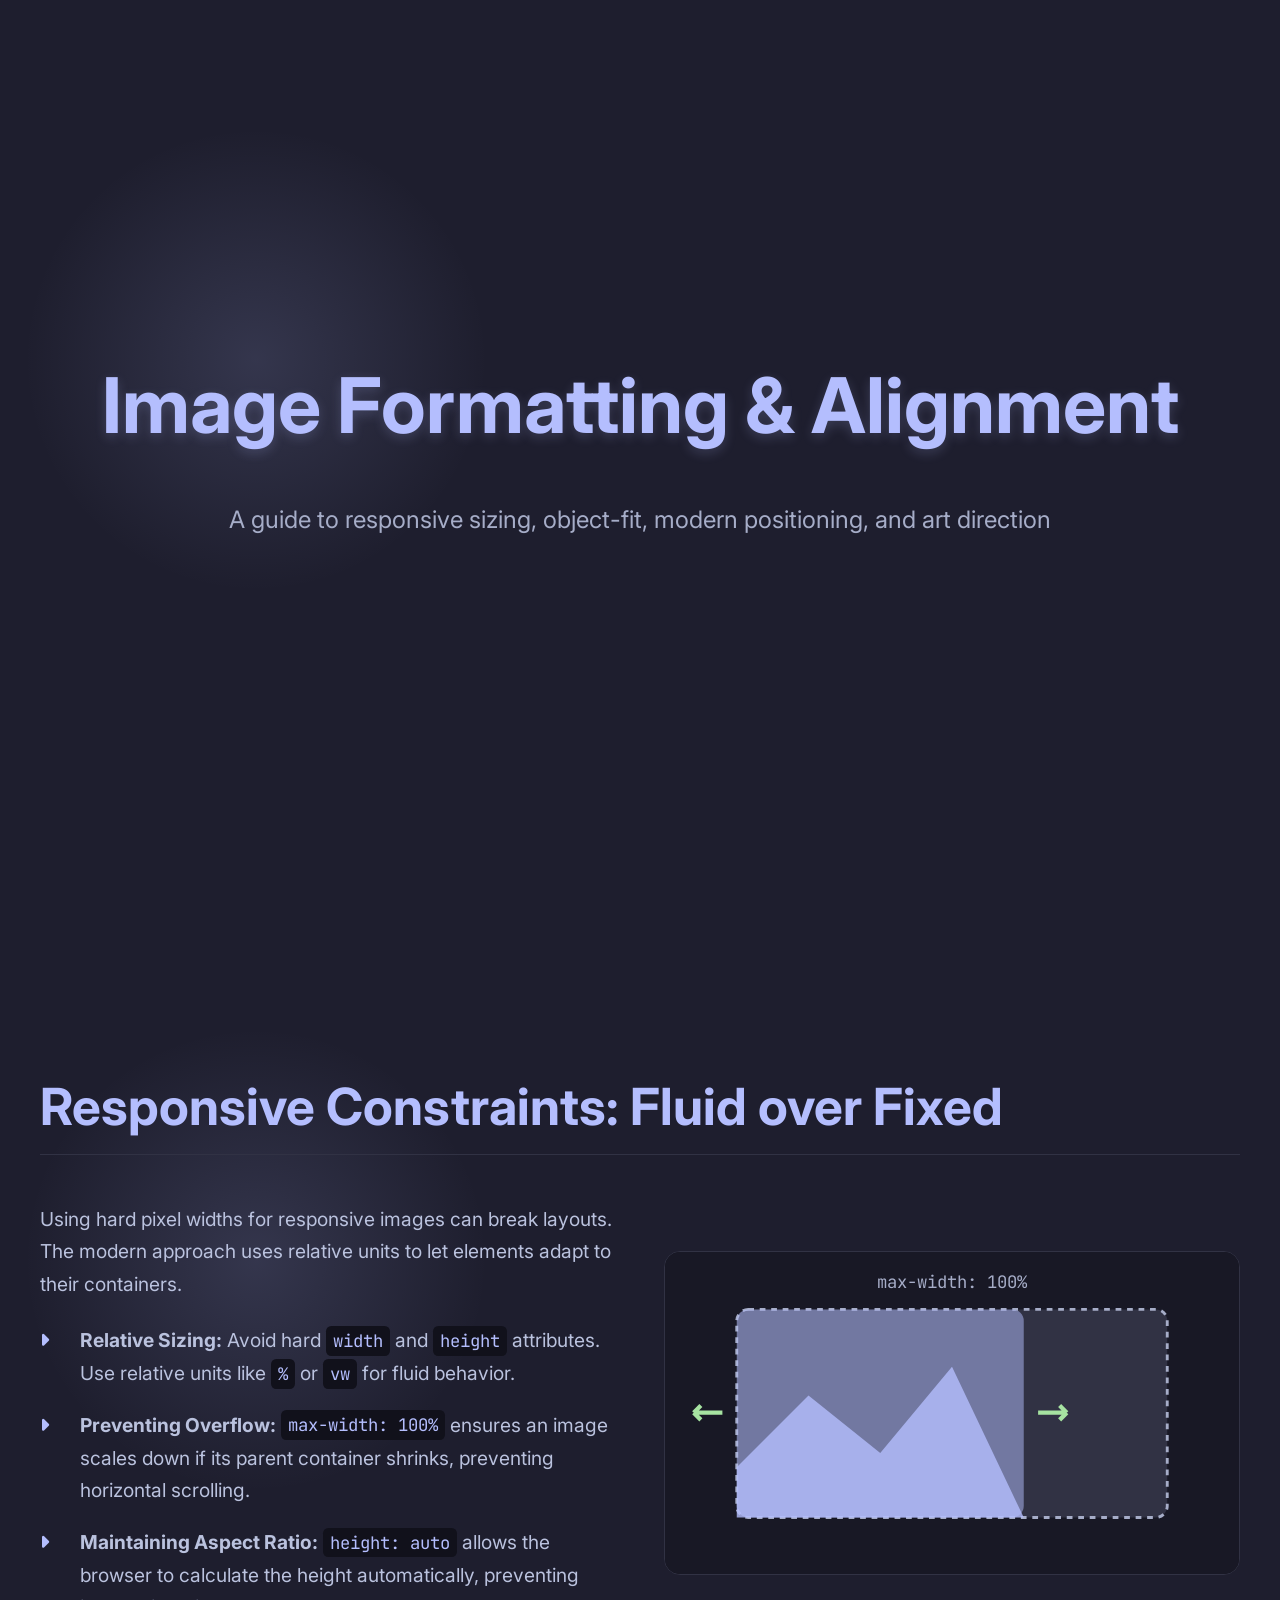
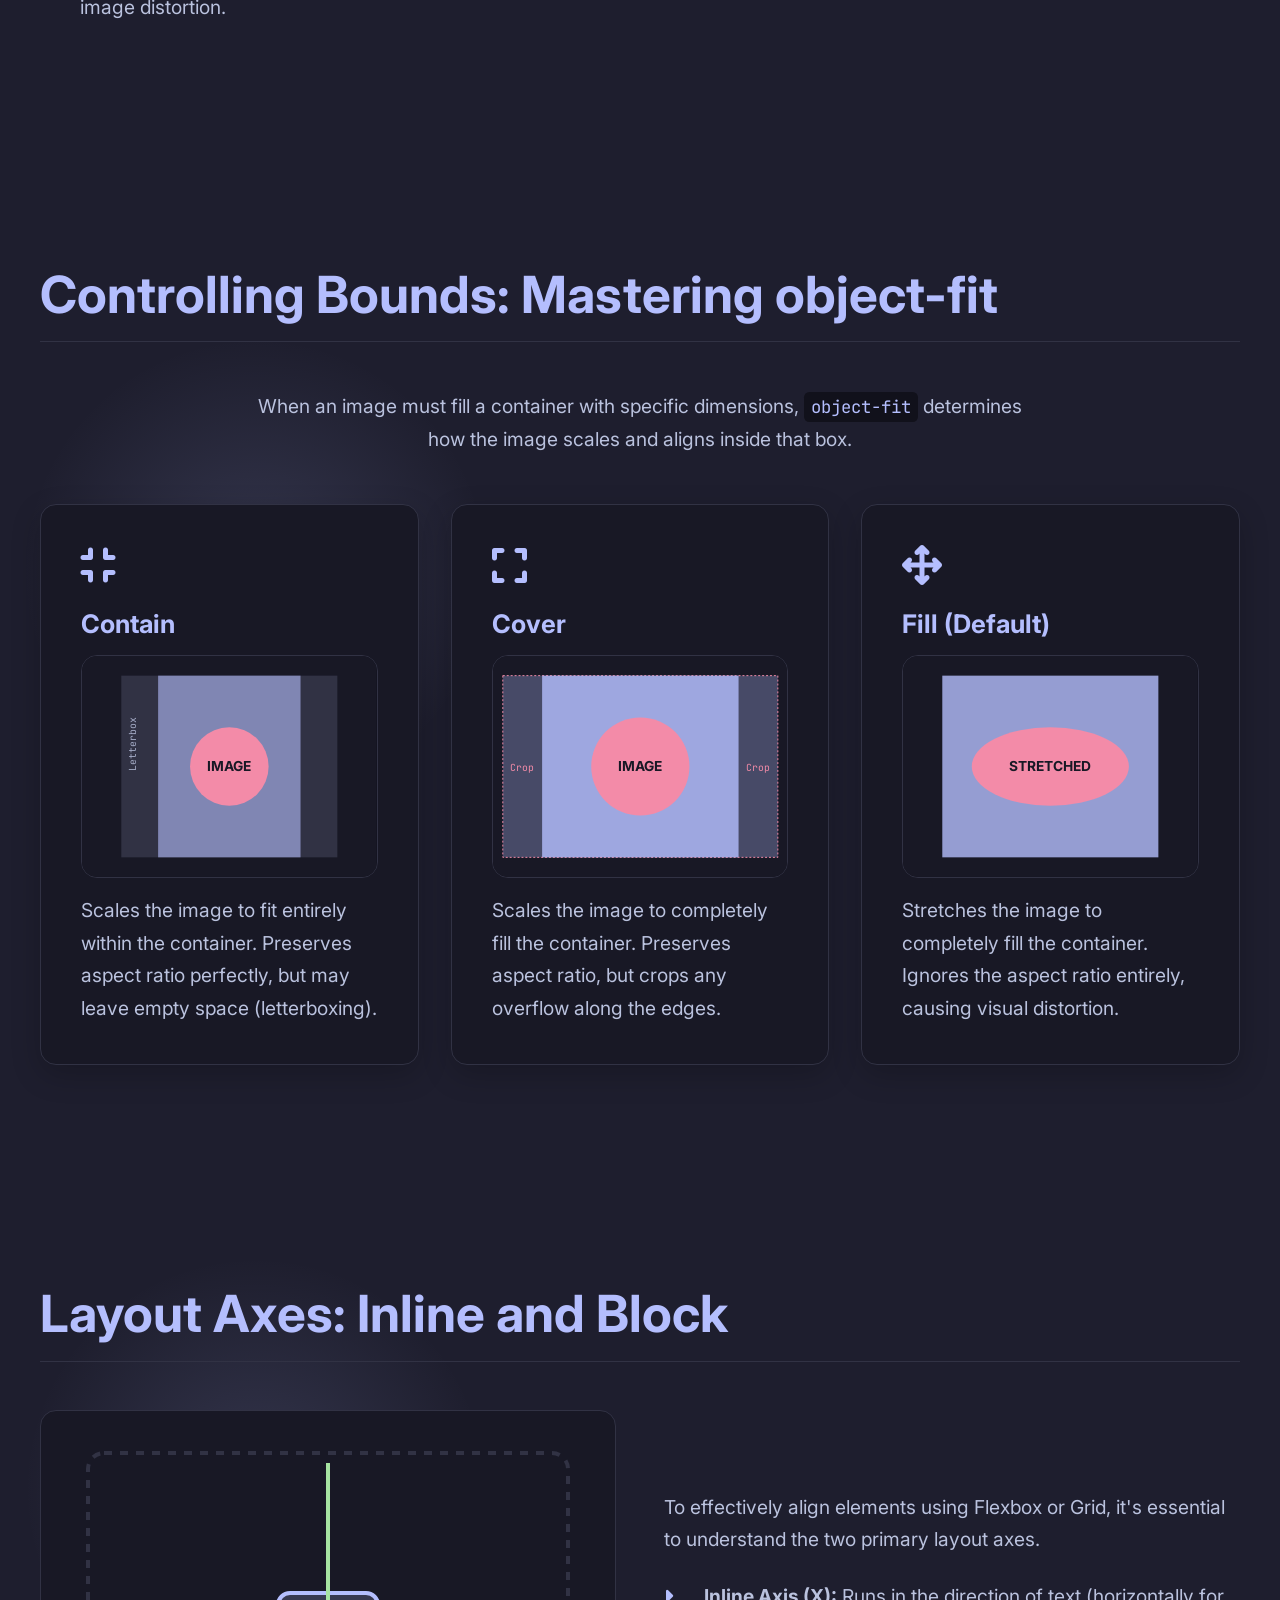
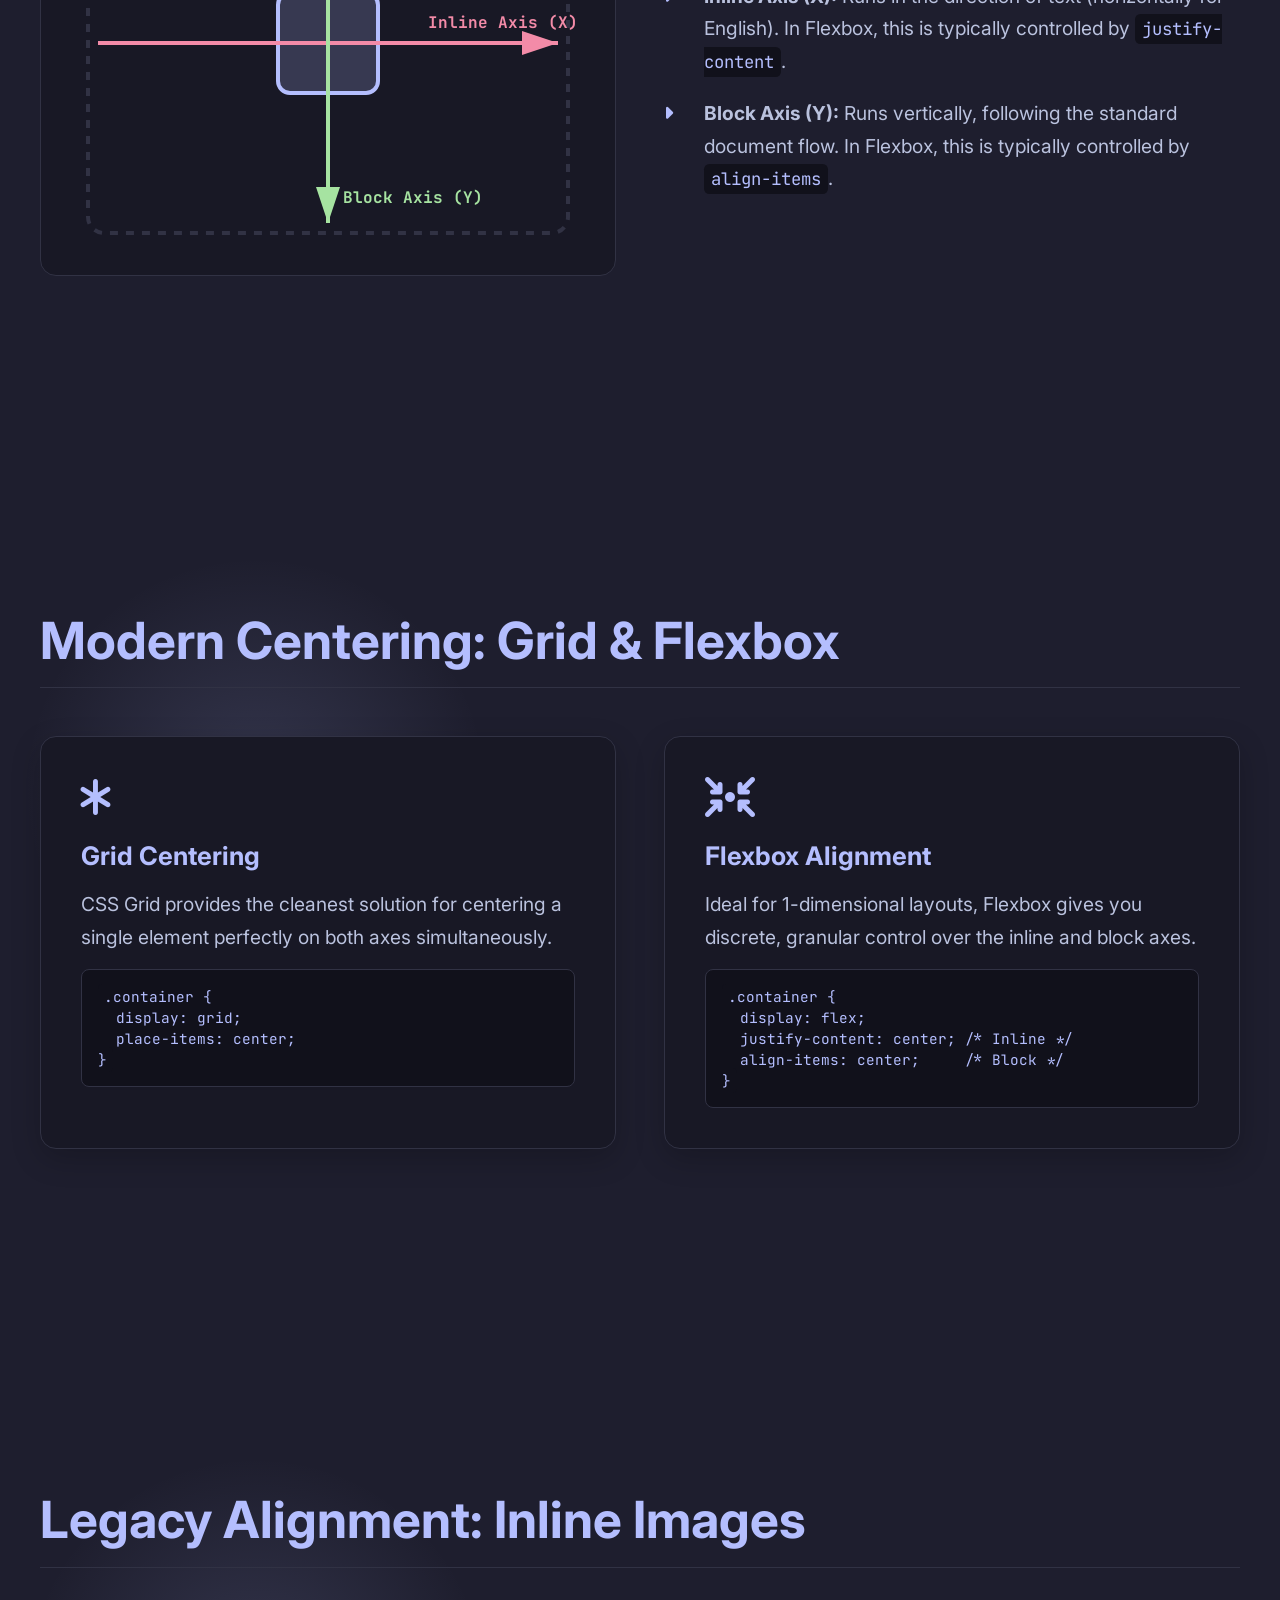
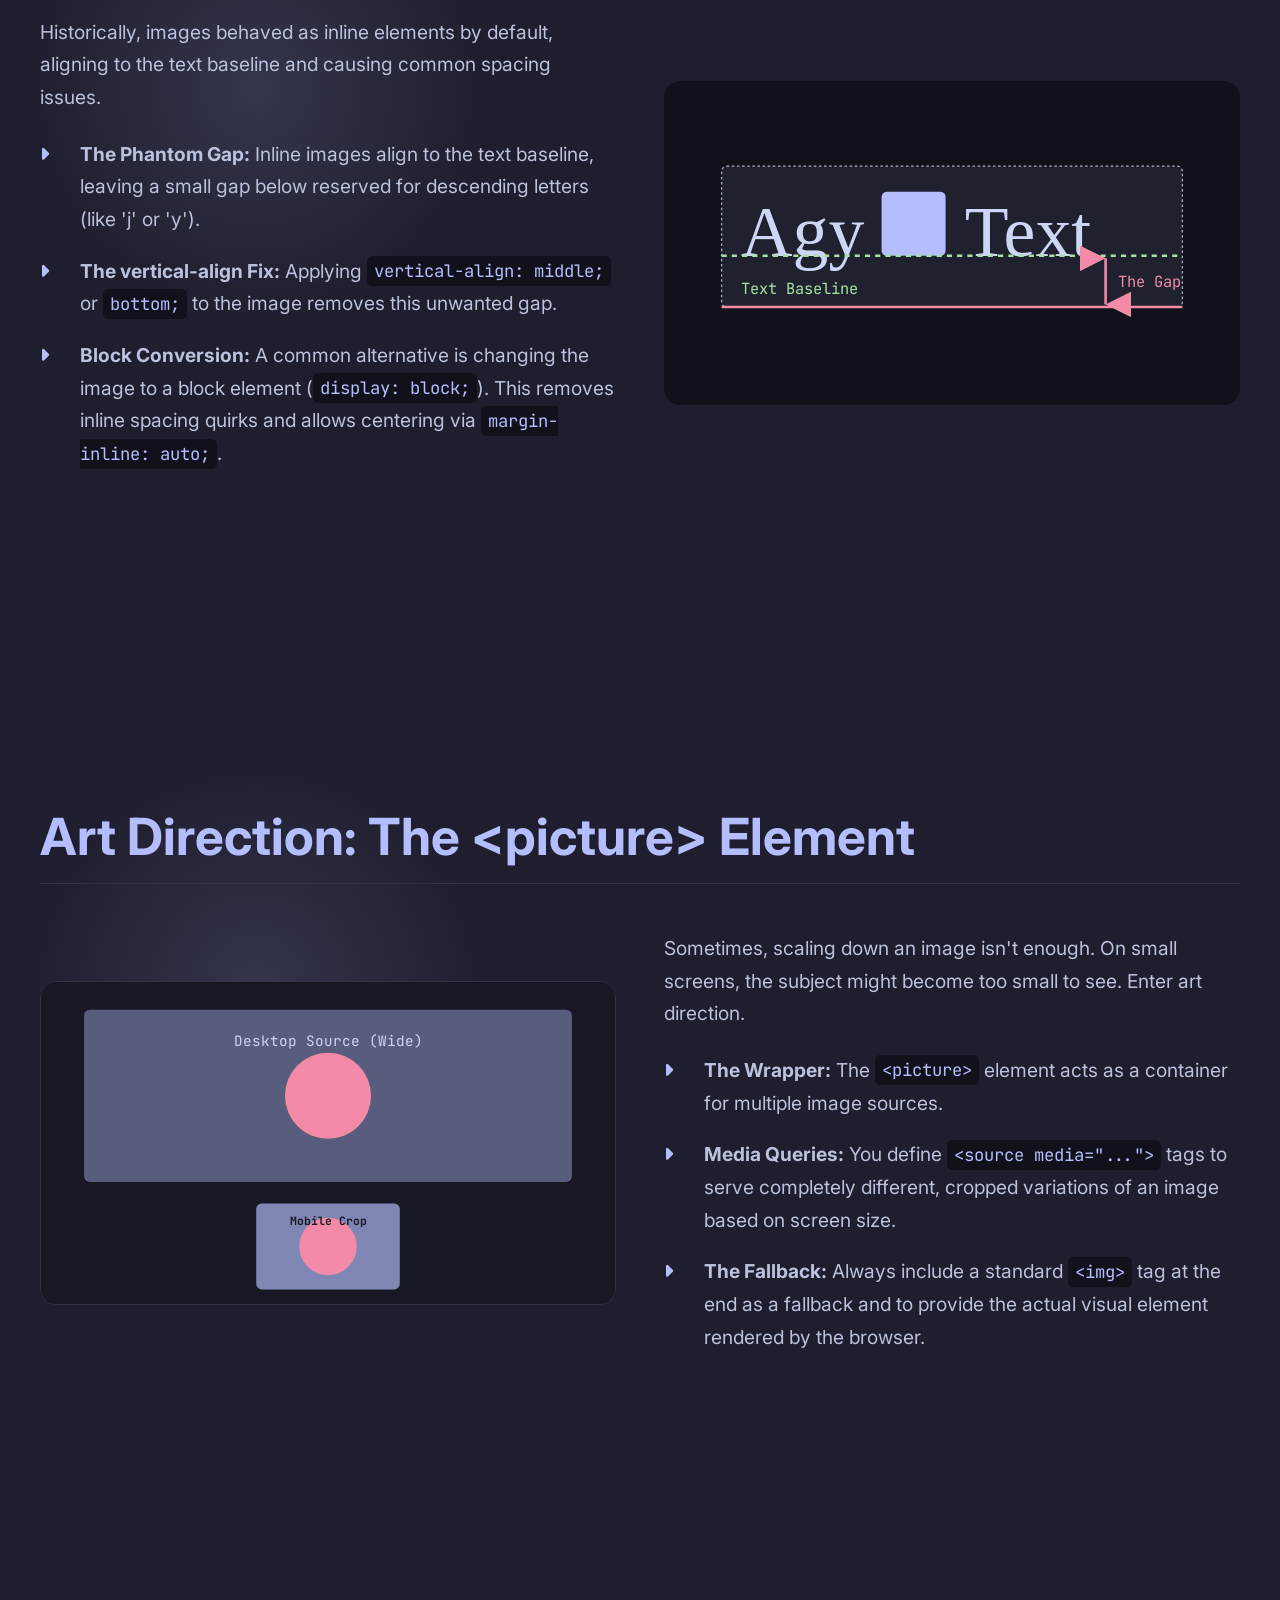
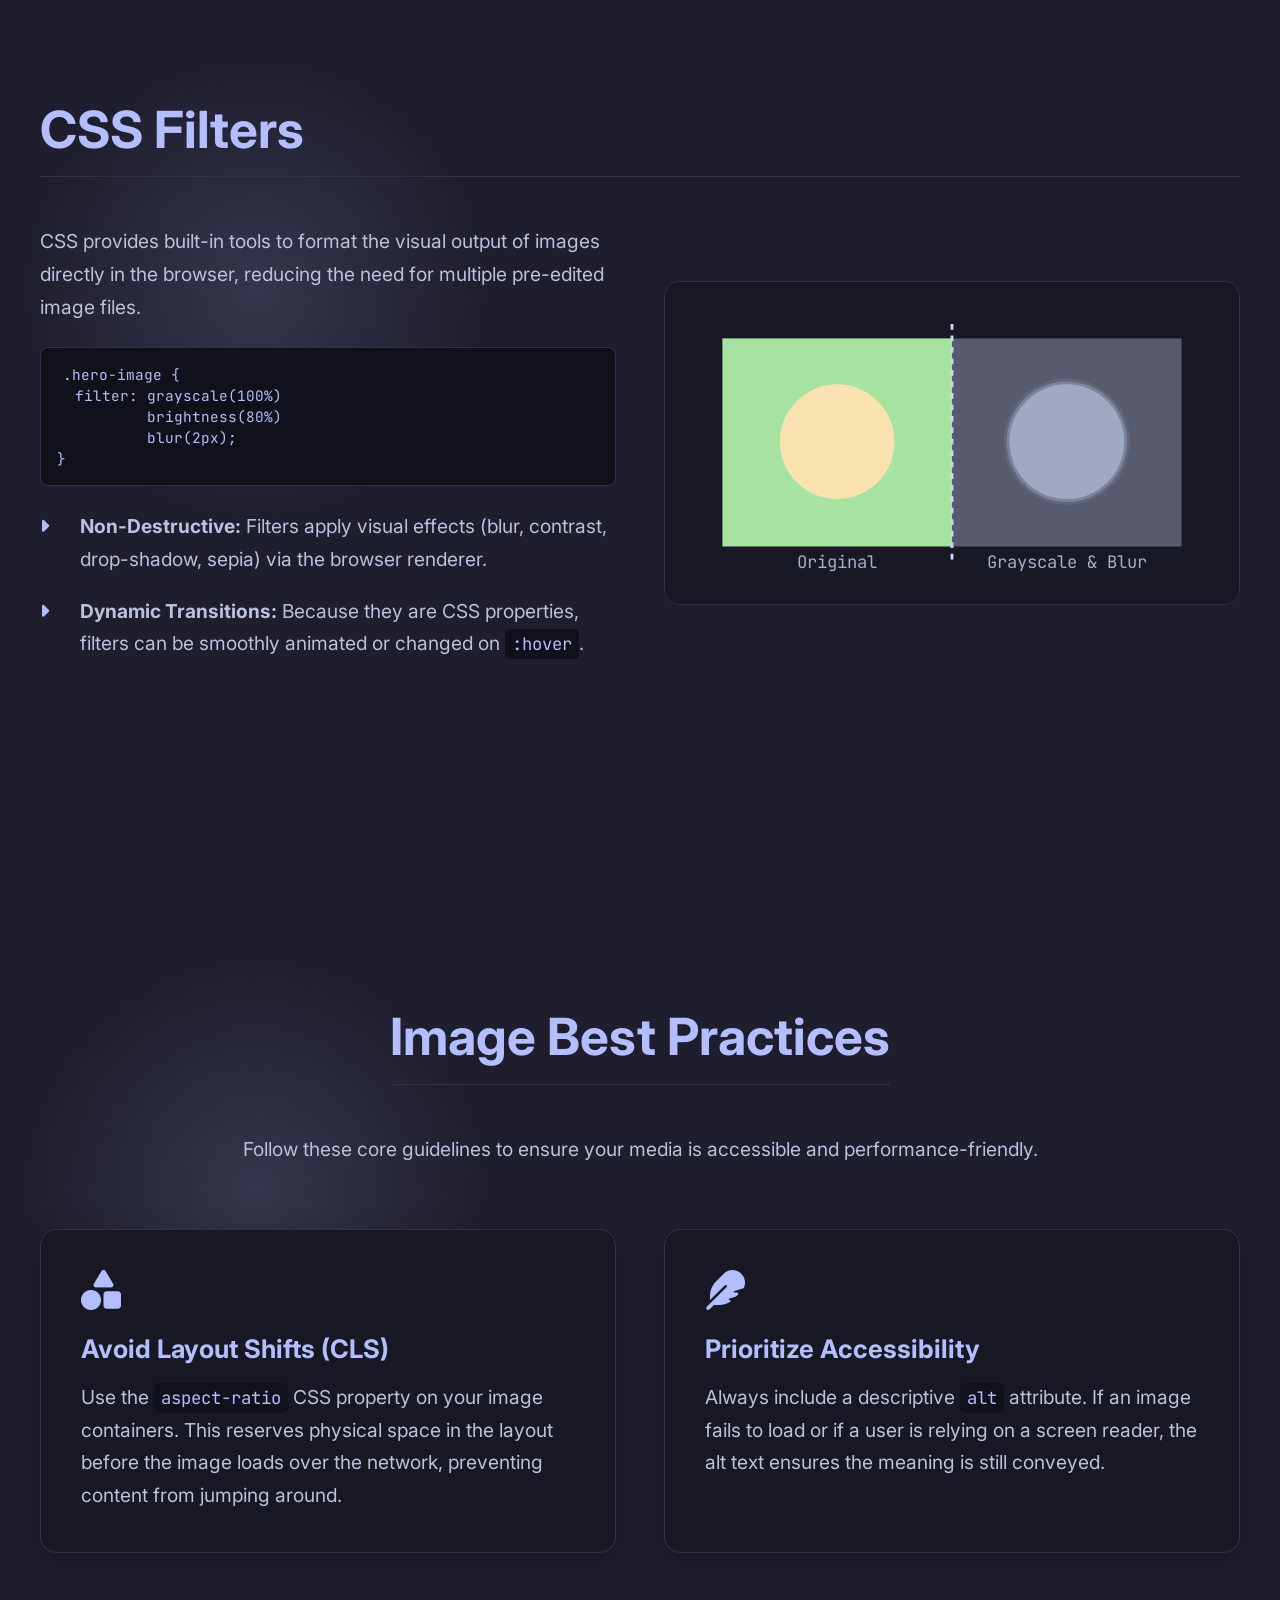
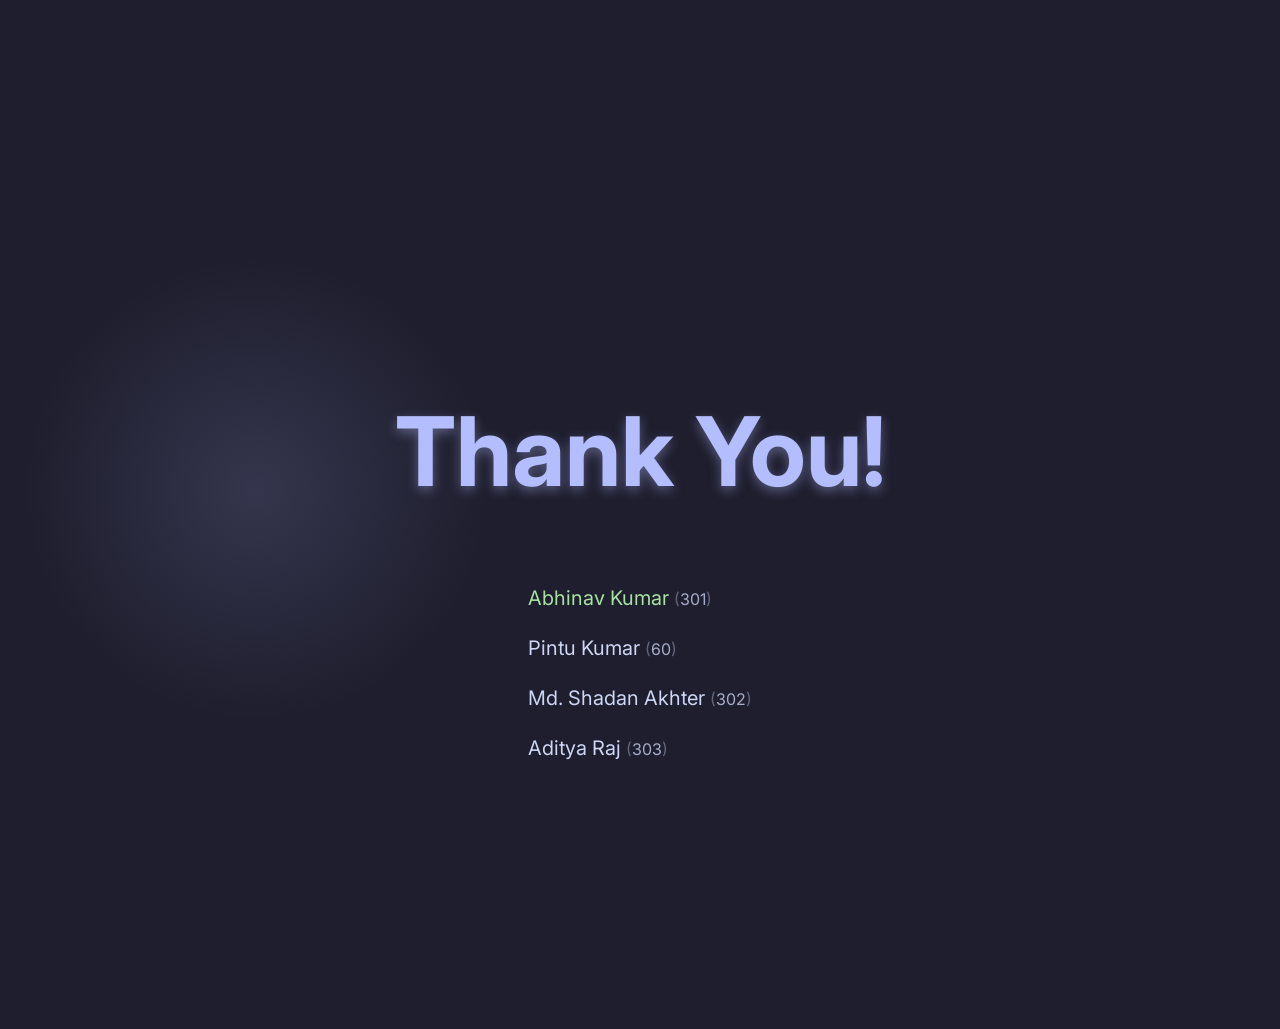
==== img-formatting_presentation.html @ 2d93caf1 "ppt?" ====
<!DOCTYPE html>
<html lang="en">

<head>
	<meta charset="UTF-8">
	<meta name="viewport" content="width=device-width, initial-scale=1.0">
	<title>Image Formatting & Alignment</title>
	<link rel="preconnect" href="https://fonts.googleapis.com">
	<link rel="preconnect" href="https://fonts.gstatic.com" crossorigin>
	<link
		href="https://fonts.googleapis.com/css2?family=Inter:wght@400;500;600;700&family=JetBrains+Mono:wght@400;700&display=swap"
		rel="stylesheet">
	<link rel="stylesheet" href="https://cdnjs.cloudflare.com/ajax/libs/font-awesome/6.5.1/css/all.min.css">

	<style>
		:root {
			--base: #1e1e2e;
			--mantle: #181825;
			--crust: #11111b;
			--text: #cdd6f4;
			--subtext0: #a6adc8;
			--subtext1: #bac2de;
			--lavender: #b4befe;
			--lavender-dim: rgba(180, 190, 254, 0.15);
			--red: #f38ba8;
			--green: #a6e3a1;
			--yellow: #f9e2af;
			--surface0: #313244;

			--font-title: 'Inter', sans-serif;
			--font-body: 'Inter', sans-serif;
			--font-code: 'JetBrains Mono', monospace;
		}

		* {
			box-sizing: border-box;
			margin: 0;
			padding: 0;
		}

		img,
		svg,
		video,
		canvas {
			display: block;
			max-inline-size: 100%;
			block-size: auto;
		}

		html,
		body {
			background-color: var(--base);
			color: var(--text);
			font-family: var(--font-body);

			scroll-snap-type: y proximity;
			scroll-behavior: smooth;

			scrollbar-width: thin;
			scrollbar-color: var(--surface0) var(--crust);
		}

		.slide {
			min-height: 100svh;
			width: 100%;
			scroll-snap-align: start;
			display: flex;
			flex-direction: column;
			justify-content: center;
			align-items: center;
			padding: 4rem 2rem;
			position: relative;
		}

		.slide-content {
			max-inline-size: 1200px;
			width: 100%;
			display: flex;
			flex-direction: column;
			gap: 2rem;
			z-index: 10;
		}

		.slide::before {
			content: '';
			position: absolute;
			inset: 0;
			background: radial-gradient(circle at 20% 40%, var(--lavender-dim), transparent 20%);
			background-repeat: no-repeat;
			pointer-events: none;
			z-index: 0;
		}

		h1,
		h2,
		h3 {
			font-family: var(--font-title);
			color: var(--lavender);
			font-weight: 700;
			line-height: 1.2;
		}

		h1 {
			font-size: clamp(3rem, 6vw, 5rem);
			text-align: center;
			text-shadow: 0 4px 12px rgba(180, 190, 254, 0.2);
		}

		h2 {
			font-size: clamp(2.5rem, 4vw, 3.5rem);
			border-bottom: 1px solid var(--surface0);
			padding-bottom: 1rem;
			margin-bottom: 1rem;
		}

		h3 {
			font-size: clamp(1.5rem, 2vw, 2rem);
			margin-bottom: 1rem;
		}

		p,
		li {
			font-size: clamp(1.1rem, 1.5vw, 1.25rem);
			line-height: 1.7;
			color: var(--subtext1);
		}

		.subtitle {
			font-family: var(--font-body);
			font-size: clamp(1.2rem, 2vw, 1.5rem);
			color: var(--subtext0);
			text-align: center;
			font-weight: 400;
			margin-top: 1rem;
		}

		code {
			font-family: var(--font-code);
			background-color: var(--crust);
			color: var(--lavender);
			padding: 0.2em 0.4em;
			border-radius: 0.3em;
			font-size: 0.9em;
		}

		.grid-2 {
			display: grid;
			grid-template-columns: repeat(auto-fit, minmax(min(100%, 450px), 1fr));
			gap: 3rem;
			align-items: center;
		}

		.grid-3 {
			display: grid;
			grid-template-columns: repeat(auto-fit, minmax(min(100%, 300px), 1fr));
			gap: 2rem;
		}

		.card {
			background-color: var(--mantle);
			border: 1px solid var(--surface0);
			border-radius: 1rem;
			padding: 2.5rem;
			height: 100%;
			display: flex;
			flex-direction: column;
			box-shadow: 0 10px 30px rgba(0, 0, 0, 0.2);
			transition: transform 0.3s ease, border-color 0.3s ease;
		}

		.card:hover {
			transform: translateY(-5px);
			border-color: var(--lavender);
		}

		.card-icon {
			font-size: 2.5rem;
			color: var(--lavender);
			margin-bottom: 1.5rem;
		}

		.visual-vessel {
			background-color: var(--crust);
			border-radius: 1rem;
			overflow: hidden;
			border: 1px solid var(--surface0);
			aspect-ratio: 16 / 9;
			width: 100%;
			position: relative;
			display: flex;
			justify-content: center;
			align-items: center;
		}

		.visual-vessel img {
			inline-size: 100%;
			block-size: 100%;
			object-fit: cover;
			object-position: center;
		}

		ul.bullet-list {
			list-style: none;
			display: flex;
			flex-direction: column;
			gap: 1.2rem;
		}

		ul.bullet-list li {
			position: relative;
			padding-left: 2.5rem;
		}

		ul.bullet-list li::before {
			content: '\f0da';
			font-family: 'FontAwesome';
			position: absolute;
			left: 0;
			color: var(--lavender);
			font-size: 1.2rem;
		}

		.svg-container {
			width: 100%;
			height: auto;
			background-color: var(--mantle);
			border-radius: 1rem;
			padding: 2rem;
			border: 1px solid var(--surface0);
		}

		.svg-container svg {
			width: 100%;
			height: auto;
			max-height: 400px;
		}

		.presenter-list {
			list-style: none;
			display: grid;
			place-content: center;
			gap: 1rem;
			margin-top: 2rem;
		}

		.presenter-list li {
			font-size: 1.25rem;
			color: var(--text);
			text-align: start;

			&:first-of-type {
				color: var(--green);
			}

			span {
				color: var(--subtext0);
				font-size: 0.8em;

				&::before {
					content: "(";
					opacity: 50%;
				}
				
				&::after {
					content: ")";
					opacity: 50%;
				}
			}
		}
	</style>
</head>

<body>
	<section class="slide" id="slide-1">
		<div class="slide-content" style="align-items: center;">
			<h1>Image Formatting & Alignment</h1>
			<p class="subtitle">A guide to responsive sizing, object-fit, modern positioning, and art direction</p>
		</div>
	</section>

	<section class="slide" id="slide-2">
		<div class="slide-content">
			<h2>Responsive Constraints: Fluid over Fixed</h2>
			<div class="grid-2">
				<div>
					<p style="margin-bottom: 1.5rem;">Using hard pixel widths for responsive images can break
						layouts. The modern approach uses relative units to let elements adapt to their containers.
					</p>
					<ul class="bullet-list">
						<li><strong>Relative Sizing:</strong> Avoid hard <code>width</code> and <code>height</code>
							attributes. Use relative units like <code>%</code> or <code>vw</code> for fluid
							behavior.</li>
						<li><strong>Preventing Overflow:</strong> <code>max-width: 100%</code> ensures an image
							scales down if its parent container shrinks, preventing horizontal scrolling.</li>
						<li><strong>Maintaining Aspect Ratio:</strong> <code>height: auto</code> allows the browser
							to calculate the height automatically, preventing image distortion.</li>
					</ul>
				</div>
				<div class="visual-vessel">
					<svg viewBox="0 0 400 225" width="100%" height="100%">
						<rect width="400" height="225" fill="#181825" />
						<rect x="50" y="40" width="300" height="145" rx="8" fill="#313244" stroke="#a6adc8"
							stroke-width="2" stroke-dasharray="4 4" />
						<rect x="50" y="40" width="200" height="145" rx="8" fill="#b4befe" fill-opacity="0.5" />
						<path d="M 50 150 L 100 100 L 150 140 L 200 80 L 250 185 L 50 185 Z" fill="#b4befe"
							opacity="0.8" />
						<path d="M 260 112 L 280 112 M 280 112 L 275 107 M 280 112 L 275 117" stroke="#a6e3a1"
							stroke-width="3" fill="none" />
						<path d="M 40 112 L 20 112 M 20 112 L 25 107 M 20 112 L 25 117" stroke="#a6e3a1"
							stroke-width="3" fill="none" />
						<text x="200" y="25" fill="#a6adc8" font-family="var(--font-code)" font-size="12"
							text-anchor="middle">max-width: 100%</text>
					</svg>
				</div>
			</div>
		</div>
	</section>

	<section class="slide" id="slide-3">
		<div class="slide-content">
			<h2>Controlling Bounds: Mastering object-fit</h2>
			<p style="margin-bottom: 1rem; text-align: center; max-width: 800px; margin-inline: auto;">When an image
				must fill a container with specific dimensions, <code>object-fit</code> determines how the image
				scales and aligns inside that box.</p>

			<div class="grid-3">
				<div class="card">
					<i class="fa-solid fa-compress card-icon"></i>
					<h3>Contain</h3>
					<div class="visual-vessel"
						style="aspect-ratio: 4/3; margin-bottom: 1rem; background-color: var(--crust);">
						<svg viewBox="0 0 300 225" width="100%" height="100%">
							<rect width="300" height="225" fill="#181825" />
							<rect x="40" y="20" width="220" height="185" fill="#313244" />
							<rect x="77.5" y="20" width="145" height="185" fill="#b4befe" fill-opacity="0.6" />
							<circle cx="150" cy="112.5" r="40" fill="#f38ba8" />
							<text x="150" y="117" fill="#181825" font-family="var(--font-body)" font-weight="bold"
								font-size="14" text-anchor="middle">IMAGE</text>
							<text x="55" y="117" fill="#a6adc8" font-family="var(--font-code)" font-size="10"
								transform="rotate(-90 55,117)">Letterbox</text>
						</svg>
					</div>
					<p>Scales the image to fit entirely within the container. Preserves aspect ratio perfectly, but
						may leave empty space (letterboxing).</p>
				</div>

				<div class="card">
					<i class="fa-solid fa-expand card-icon"></i>
					<h3>Cover</h3>
					<div class="visual-vessel" style="aspect-ratio: 4/3; margin-bottom: 1rem;">
						<svg viewBox="0 0 300 225" width="100%" height="100%">
							<rect width="300" height="225" fill="#181825" />
							<rect x="10" y="20" width="280" height="185" fill="#b4befe" fill-opacity="0.3"
								stroke="#f38ba8" stroke-dasharray="2 2" />
							<rect x="50" y="20" width="200" height="185" fill="#b4befe" fill-opacity="0.8" />
							<circle cx="150" cy="112.5" r="50" fill="#f38ba8" />
							<text x="150" y="117" fill="#181825" font-family="var(--font-body)" font-weight="bold"
								font-size="14" text-anchor="middle">IMAGE</text>
							<text x="30" y="117" fill="#f38ba8" font-family="var(--font-code)" font-size="10"
								text-anchor="middle">Crop</text>
							<text x="270" y="117" fill="#f38ba8" font-family="var(--font-code)" font-size="10"
								text-anchor="middle">Crop</text>
						</svg>
					</div>
					<p>Scales the image to completely fill the container. Preserves aspect ratio, but crops any
						overflow along the edges.</p>
				</div>

				<div class="card">
					<i class="fa-solid fa-arrows-up-down-left-right card-icon"></i>
					<h3>Fill (Default)</h3>
					<div class="visual-vessel" style="aspect-ratio: 4/3; margin-bottom: 1rem;">
						<svg viewBox="0 0 300 225" width="100%" height="100%">
							<rect width="300" height="225" fill="#181825" />
							<rect x="40" y="20" width="220" height="185" fill="#b4befe" fill-opacity="0.8" />
							<ellipse cx="150" cy="112.5" rx="80" ry="40" fill="#f38ba8" />
							<text x="150" y="117" fill="#181825" font-family="var(--font-body)" font-weight="bold"
								font-size="14" text-anchor="middle">STRETCHED</text>
						</svg>
					</div>
					<p>Stretches the image to completely fill the container. Ignores the aspect ratio entirely,
						causing visual distortion.</p>
				</div>
			</div>
		</div>
	</section>

	<section class="slide" id="slide-4">
		<div class="slide-content">
			<h2>Layout Axes: Inline and Block</h2>
			<div class="grid-2">
				<div class="svg-container">
					<svg viewBox="0 0 500 400" xmlns="http://www.w3.org/2000/svg">
						<rect x="10" y="10" width="480" height="380" rx="16" fill="none" stroke="#313244"
							stroke-width="4" stroke-dasharray="8 8" />

						<rect x="200" y="150" width="100" height="100" rx="12" fill="#b4befe" fill-opacity="0.2"
							stroke="#b4befe" stroke-width="4" />

						<line x1="20" y1="200" x2="480" y2="200" stroke="#f38ba8" stroke-width="4"
							marker-end="url(#arrow-red)" />
						<text x="350" y="185" fill="#f38ba8" font-family="JetBrains Mono" font-weight="bold"
							font-size="16">Inline Axis (X)</text>

						<line x1="250" y1="20" x2="250" y2="380" stroke="#a6e3a1" stroke-width="4"
							marker-end="url(#arrow-green)" />
						<text x="265" y="360" fill="#a6e3a1" font-family="JetBrains Mono" font-weight="bold"
							font-size="16">Block Axis (Y)</text>

						<defs>
							<marker id="arrow-red" markerWidth="10" markerHeight="10" refX="9" refY="3" orient="auto"
								markerUnits="strokeWidth">
								<path d="M0,0 L0,6 L9,3 z" fill="#f38ba8" />
							</marker>
							<marker id="arrow-green" markerWidth="10" markerHeight="10" refX="9" refY="3" orient="auto"
								markerUnits="strokeWidth">
								<path d="M0,0 L0,6 L9,3 z" fill="#a6e3a1" />
							</marker>
						</defs>
					</svg>
				</div>
				<div>
					<p style="margin-bottom: 1.5rem;">To effectively align elements using Flexbox or Grid, it's
						essential to understand the two primary layout axes.</p>
					<ul class="bullet-list">
						<li><strong>Inline Axis (X):</strong> Runs in the direction of text (horizontally for
							English). In Flexbox, this is typically controlled by <code>justify-content</code>.</li>
						<li><strong>Block Axis (Y):</strong> Runs vertically, following the standard document flow.
							In Flexbox, this is typically controlled by <code>align-items</code>.</li>
					</ul>
				</div>
			</div>
		</div>
	</section>

	<section class="slide" id="slide-5">
		<div class="slide-content">
			<h2>Modern Centering: Grid & Flexbox</h2>
			<div class="grid-2">
				<div class="card">
					<i class="fa-solid fa-asterisk card-icon"></i>
					<h3>Grid Centering</h3>
					<p style="margin-bottom: 1rem;">CSS Grid provides the cleanest solution for centering a single
						element perfectly on both axes simultaneously.</p>
					<pre
						style="background: var(--crust); padding: 1rem; border-radius: 0.5rem; border: 1px solid var(--surface0); color: var(--lavender); font-family: var(--font-code);"><code>.container {
  display: grid;
  place-items: center;
}</code></pre>
				</div>

				<div class="card">
					<i class="fa-solid fa-arrows-to-circle card-icon"></i>
					<h3>Flexbox Alignment</h3>
					<p style="margin-bottom: 1rem;">Ideal for 1-dimensional layouts, Flexbox gives you discrete,
						granular control over the inline and block axes.</p>
					<pre
						style="background: var(--crust); padding: 1rem; border-radius: 0.5rem; border: 1px solid var(--surface0); color: var(--lavender); font-family: var(--font-code);"><code>.container {
  display: flex;
  justify-content: center; /* Inline */
  align-items: center;     /* Block */
}</code></pre>
				</div>
			</div>
		</div>
	</section>

	<section class="slide" id="slide-6">
		<div class="slide-content">
			<h2>Legacy Alignment: Inline Images</h2>
			<div class="grid-2">
				<div>
					<p style="margin-bottom: 1.5rem;">Historically, images behaved as inline elements by default,
						aligning to the text baseline and causing common spacing issues.</p>
					<ul class="bullet-list">
						<li><strong>The Phantom Gap:</strong> Inline images align to the text baseline, leaving a
							small gap below reserved for descending letters (like 'j' or 'y').</li>
						<li><strong>The vertical-align Fix:</strong> Applying <code>vertical-align: middle;</code>
							or <code>bottom;</code> to the image removes this unwanted gap.</li>
						<li><strong>Block Conversion:</strong> A common alternative is changing the image to a block
							element (<code>display: block;</code>). This removes inline spacing quirks and allows
							centering via <code>margin-inline: auto;</code>.</li>
					</ul>
				</div>
				<div class="visual-vessel" style="background-color: var(--crust); border: none; padding: 2rem;">
					<svg viewBox="0 0 400 200" width="100%" height="100%">
						<defs>
							<marker id="arrow-down" markerWidth="10" markerHeight="10" refX="5" refY="10" orient="auto">
								<path d="M0,0 L10,0 L5,10 z" fill="#f38ba8" />
							</marker>
							<marker id="arrow-up" markerWidth="10" markerHeight="10" refX="5" refY="0" orient="auto">
								<path d="M0,10 L10,10 L5,0 z" fill="#f38ba8" />
							</marker>
						</defs>
						<rect x="20" y="40" width="360" height="110" fill="#313244" fill-opacity="0.5" stroke="#a6adc8"
							stroke-width="1" stroke-dasharray="2 2" rx="4" />

						<text x="35" y="110" fill="#cdd6f4" font-family="Times New Roman, serif"
							font-size="56">Agy</text>
						<rect x="145" y="60" width="50" height="50" fill="#b4befe" rx="4" />
						<text x="210" y="110" fill="#cdd6f4" font-family="Times New Roman, serif"
							font-size="56">Text</text>

						<line x1="20" y1="110" x2="380" y2="110" stroke="#a6e3a1" stroke-width="2"
							stroke-dasharray="4 4" />
						<text x="35" y="140" fill="#a6e3a1" font-family="var(--font-code)" font-size="12">Text
							Baseline</text>

						<line x1="20" y1="150" x2="380" y2="150" stroke="#f38ba8" stroke-width="2" />

						<line x1="320" y1="112" x2="320" y2="148" stroke="#f38ba8" stroke-width="2"
							marker-start="url(#arrow-up)" marker-end="url(#arrow-down)" />
						<text x="330" y="134" fill="#f38ba8" font-family="var(--font-code)" font-size="12">The
							Gap</text>
					</svg>
				</div>
			</div>
		</div>
	</section>

	<section class="slide" id="slide-7">
		<div class="slide-content">
			<h2>Art Direction: The &lt;picture&gt; Element</h2>
			<div class="grid-2">
				<div class="visual-vessel">
					<svg viewBox="0 0 400 225" width="100%" height="100%">
						<rect width="400" height="225" fill="#181825" />
						<rect x="30" y="20" width="340" height="120" rx="4" fill="#313244" />
						<rect x="30" y="20" width="340" height="120" rx="4" fill="#b4befe" fill-opacity="0.3" />
						<circle cx="200" cy="80" r="30" fill="#f38ba8" />
						<text x="200" y="45" fill="#cdd6f4" font-family="var(--font-code)" font-size="10"
							text-anchor="middle">Desktop Source (Wide)</text>

						<rect x="150" y="155" width="100" height="60" rx="4" fill="#313244" />
						<rect x="150" y="155" width="100" height="60" rx="4" fill="#b4befe" fill-opacity="0.6" />
						<circle cx="200" cy="185" r="20" fill="#f38ba8" />
						<text x="200" y="170" fill="#181825" font-family="var(--font-code)" font-size="8"
							font-weight="bold" text-anchor="middle">Mobile Crop</text>
					</svg>
				</div>
				<div>
					<p style="margin-bottom: 1.5rem;">Sometimes, scaling down an image isn't enough. On small
						screens, the subject might become too small to see. Enter art direction.</p>
					<ul class="bullet-list">
						<li><strong>The Wrapper:</strong> The <code>&lt;picture&gt;</code> element acts as a
							container for multiple image sources.</li>
						<li><strong>Media Queries:</strong> You define <code>&lt;source media="..."&gt;</code> tags
							to serve completely different, cropped variations of an image based on screen size.</li>
						<li><strong>The Fallback:</strong> Always include a standard <code>&lt;img&gt;</code> tag at
							the end as a fallback and to provide the actual visual element rendered by the browser.
						</li>
					</ul>
				</div>
			</div>
		</div>
	</section>

	<section class="slide" id="slide-8">
		<div class="slide-content">
			<h2>CSS Filters</h2>
			<div class="grid-2">
				<div>
					<p style="margin-bottom: 1.5rem;">CSS provides built-in tools to format the visual output of
						images directly in the browser, reducing the need for multiple pre-edited image files.</p>
					<pre
						style="background: var(--crust); padding: 1rem; border-radius: 0.5rem; border: 1px solid var(--surface0); color: var(--lavender); font-family: var(--font-code); margin-bottom: 1.5rem;"><code>.hero-image {
  filter: grayscale(100%) 
          brightness(80%) 
          blur(2px);
}</code></pre>
					<ul class="bullet-list">
						<li><strong>Non-Destructive:</strong> Filters apply visual effects (blur, contrast,
							drop-shadow, sepia) via the browser renderer.</li>
						<li><strong>Dynamic Transitions:</strong> Because they are CSS properties, filters can be
							smoothly animated or changed on <code>:hover</code>.</li>
					</ul>
				</div>
				<div class="visual-vessel">
					<svg viewBox="0 0 400 225" width="100%" height="100%">
						<rect width="400" height="225" fill="#181825" />
						<g>
							<rect x="40" y="40" width="160" height="145" fill="#a6e3a1" />
							<circle cx="120" cy="112" r="40" fill="#f9e2af" />
							<text x="120" y="200" fill="#a6adc8" font-family="var(--font-code)" font-size="12"
								text-anchor="middle">Original</text>
						</g>
						<g>
							<rect x="200" y="40" width="160" height="145" fill="#585b70" />
							<circle cx="280" cy="112" r="40" fill="#bac2de" opacity="0.6" />
							<circle cx="280" cy="112" r="42" fill="#bac2de" opacity="0.3" />
							<circle cx="280" cy="112" r="44" fill="#bac2de" opacity="0.1" />
							<text x="280" y="200" fill="#a6adc8" font-family="var(--font-code)" font-size="12"
								text-anchor="middle">Grayscale & Blur</text>
						</g>
						<line x1="200" y1="30" x2="200" y2="195" stroke="#cdd6f4" stroke-width="2"
							stroke-dasharray="4 4" />
					</svg>
				</div>
			</div>
		</div>
	</section>

	<section class="slide" id="slide-9">
		<div class="slide-content" style="align-items: center; text-align: center;">
			<h2>Image Best Practices</h2>
			<p style="max-width: 800px; margin-bottom: 2rem;">Follow these core guidelines to ensure your media is
				accessible and performance-friendly.</p>

			<div class="grid-2" style="width: 100%; text-align: left;">
				<div class="card">
					<i class="fa-solid fa-shapes card-icon"></i>
					<h3>Avoid Layout Shifts (CLS)</h3>
					<p>Use the <code>aspect-ratio</code> CSS property on your image containers. This reserves
						physical space in the layout before the image loads over the network, preventing content
						from jumping around.</p>
				</div>
				<div class="card">
					<i class="fa-solid fa-feather card-icon"></i>
					<h3>Prioritize Accessibility</h3>
					<p>Always include a descriptive <code>alt</code> attribute. If an image fails to load or if a
						user is relying on a screen reader, the alt text ensures the meaning is still conveyed.</p>
				</div>
			</div>
		</div>
	</section>

	<section class="slide" id="slide-10">
		<div class="slide-content" style="align-items: center; text-align: center;">
			<h1
				style="font-size: clamp(4rem, 8vw, 6rem); margin-bottom: 0.5rem; text-shadow: 0 4px 12px rgba(180, 190, 254, 0.4);">
				Thank You!</h1>

			<ul class="presenter-list">
				<li>Abhinav Kumar <span>301</span></li>
				<li>Pintu Kumar <span>60</span></li>
				<li>Md. Shadan Akhter <span>302</span></li>
				<li>Aditya Raj <span>303</span></li>
			</ul>
		</div>
	</section>

</body>

</html>
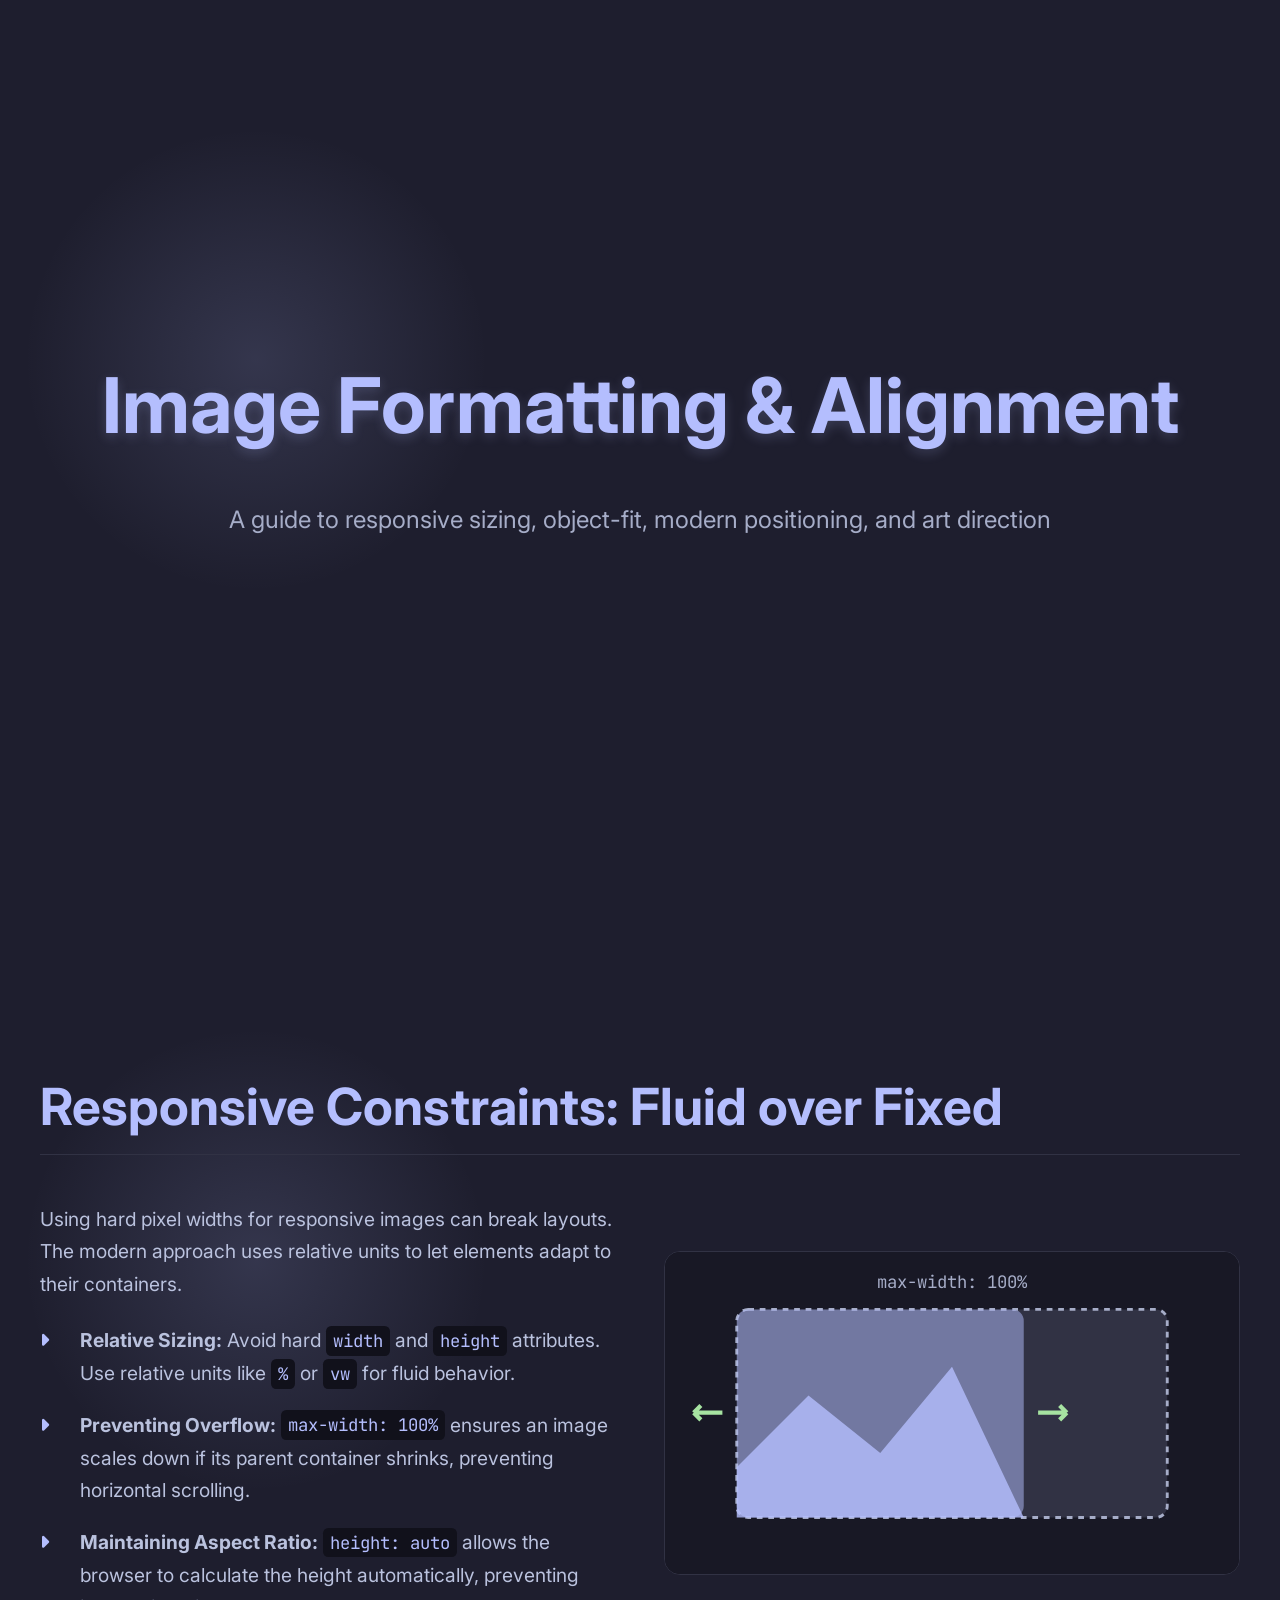
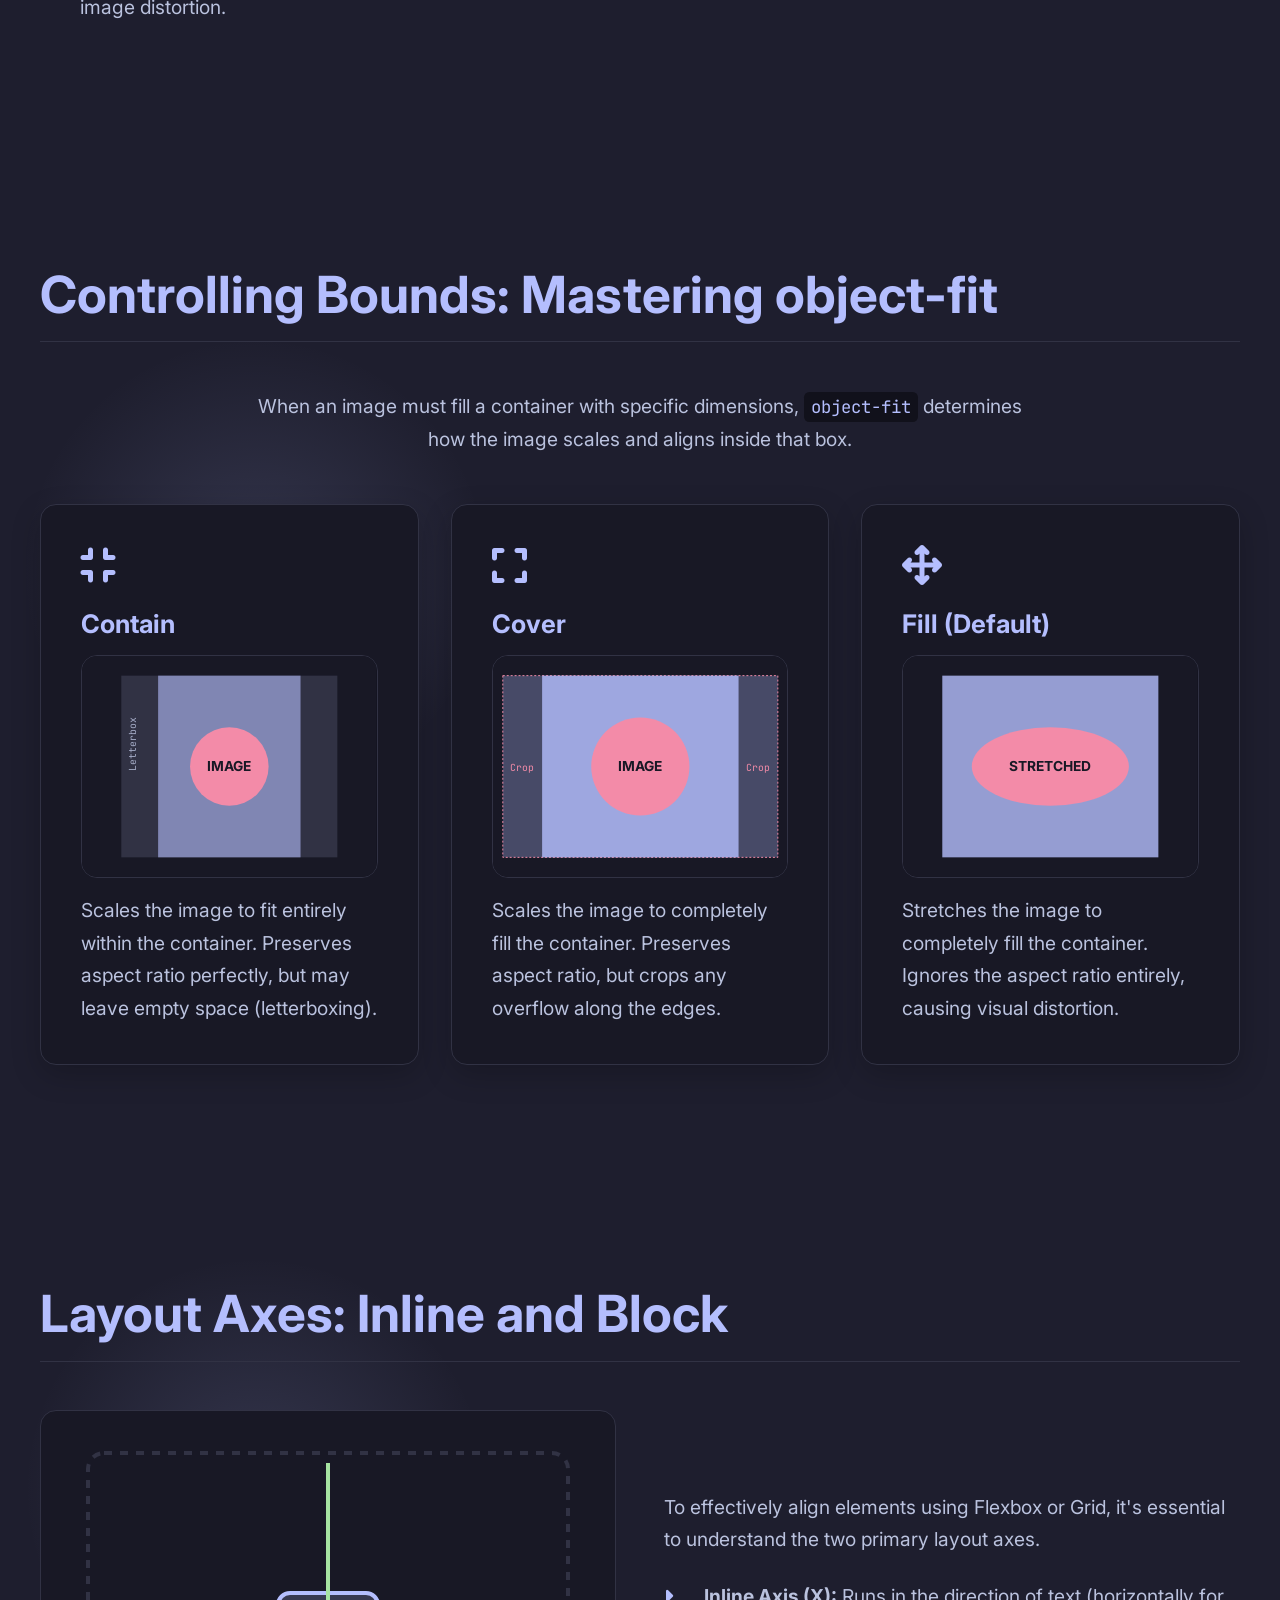
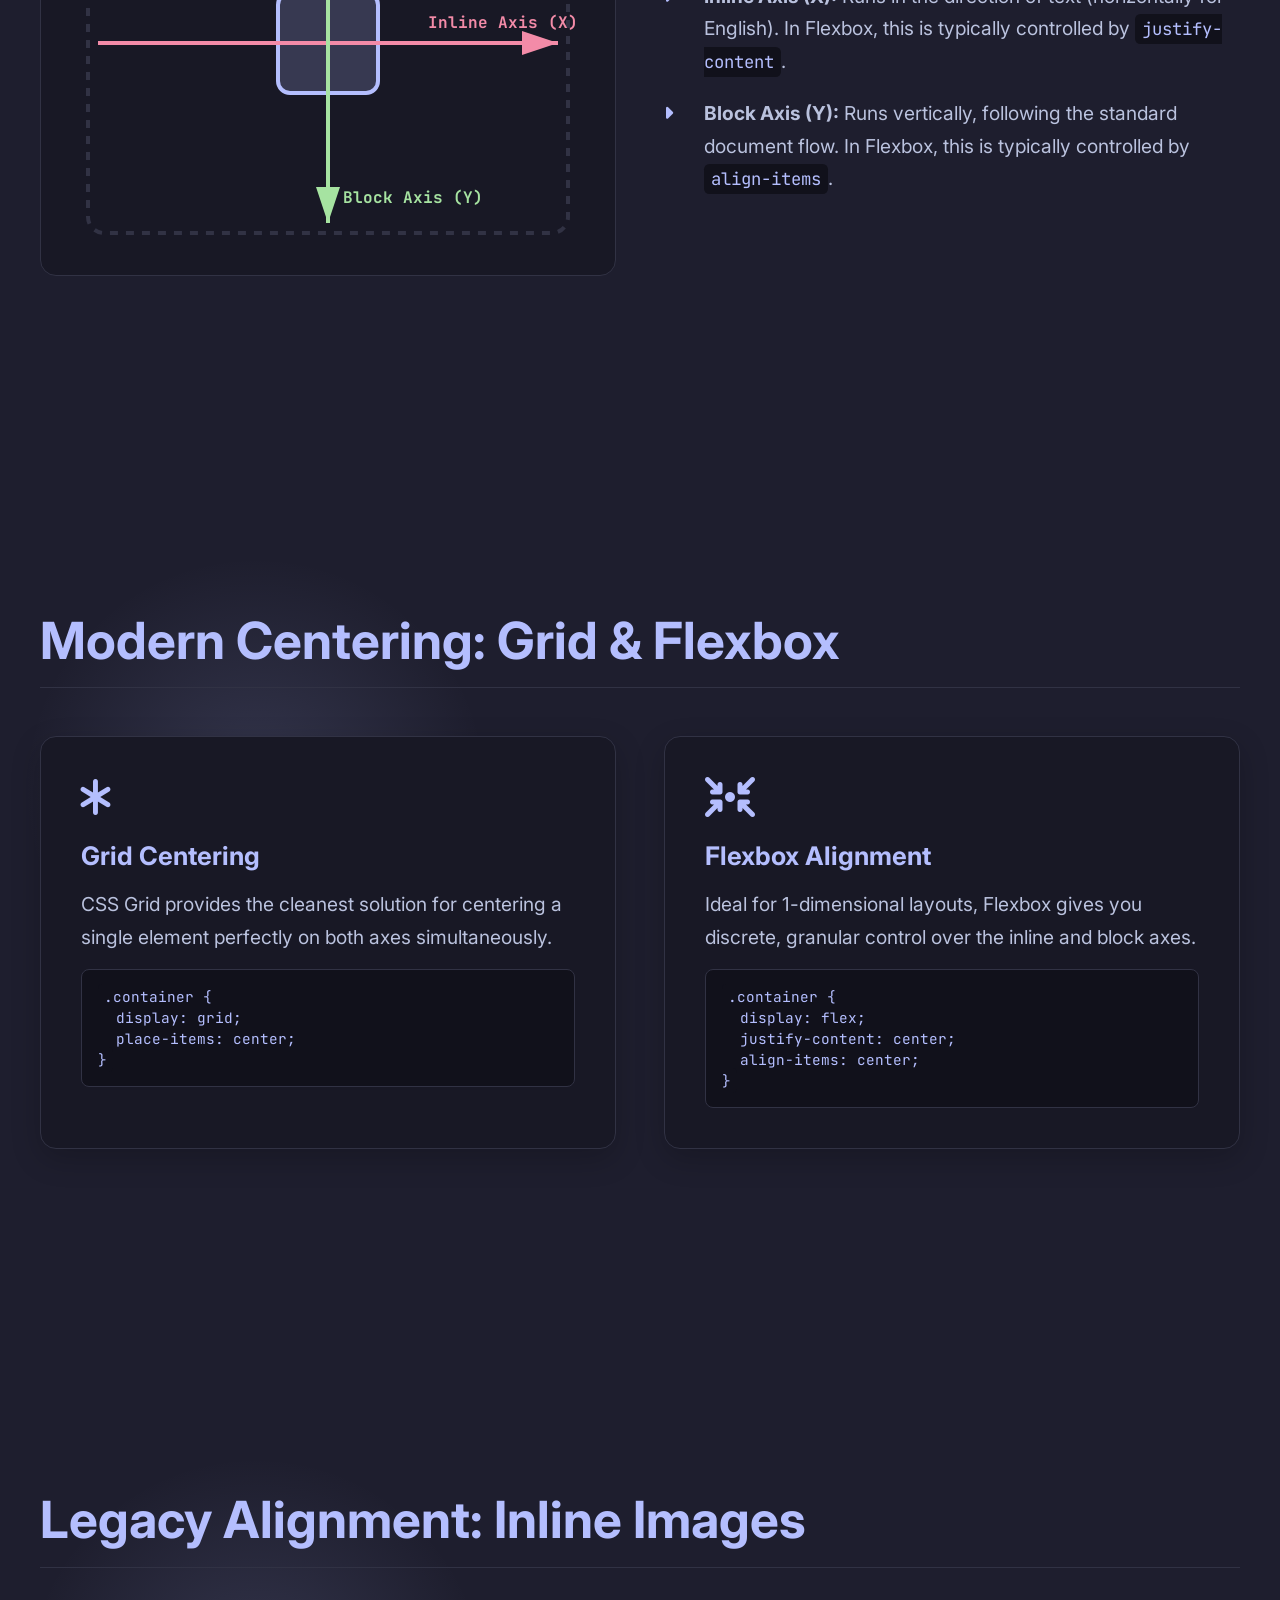
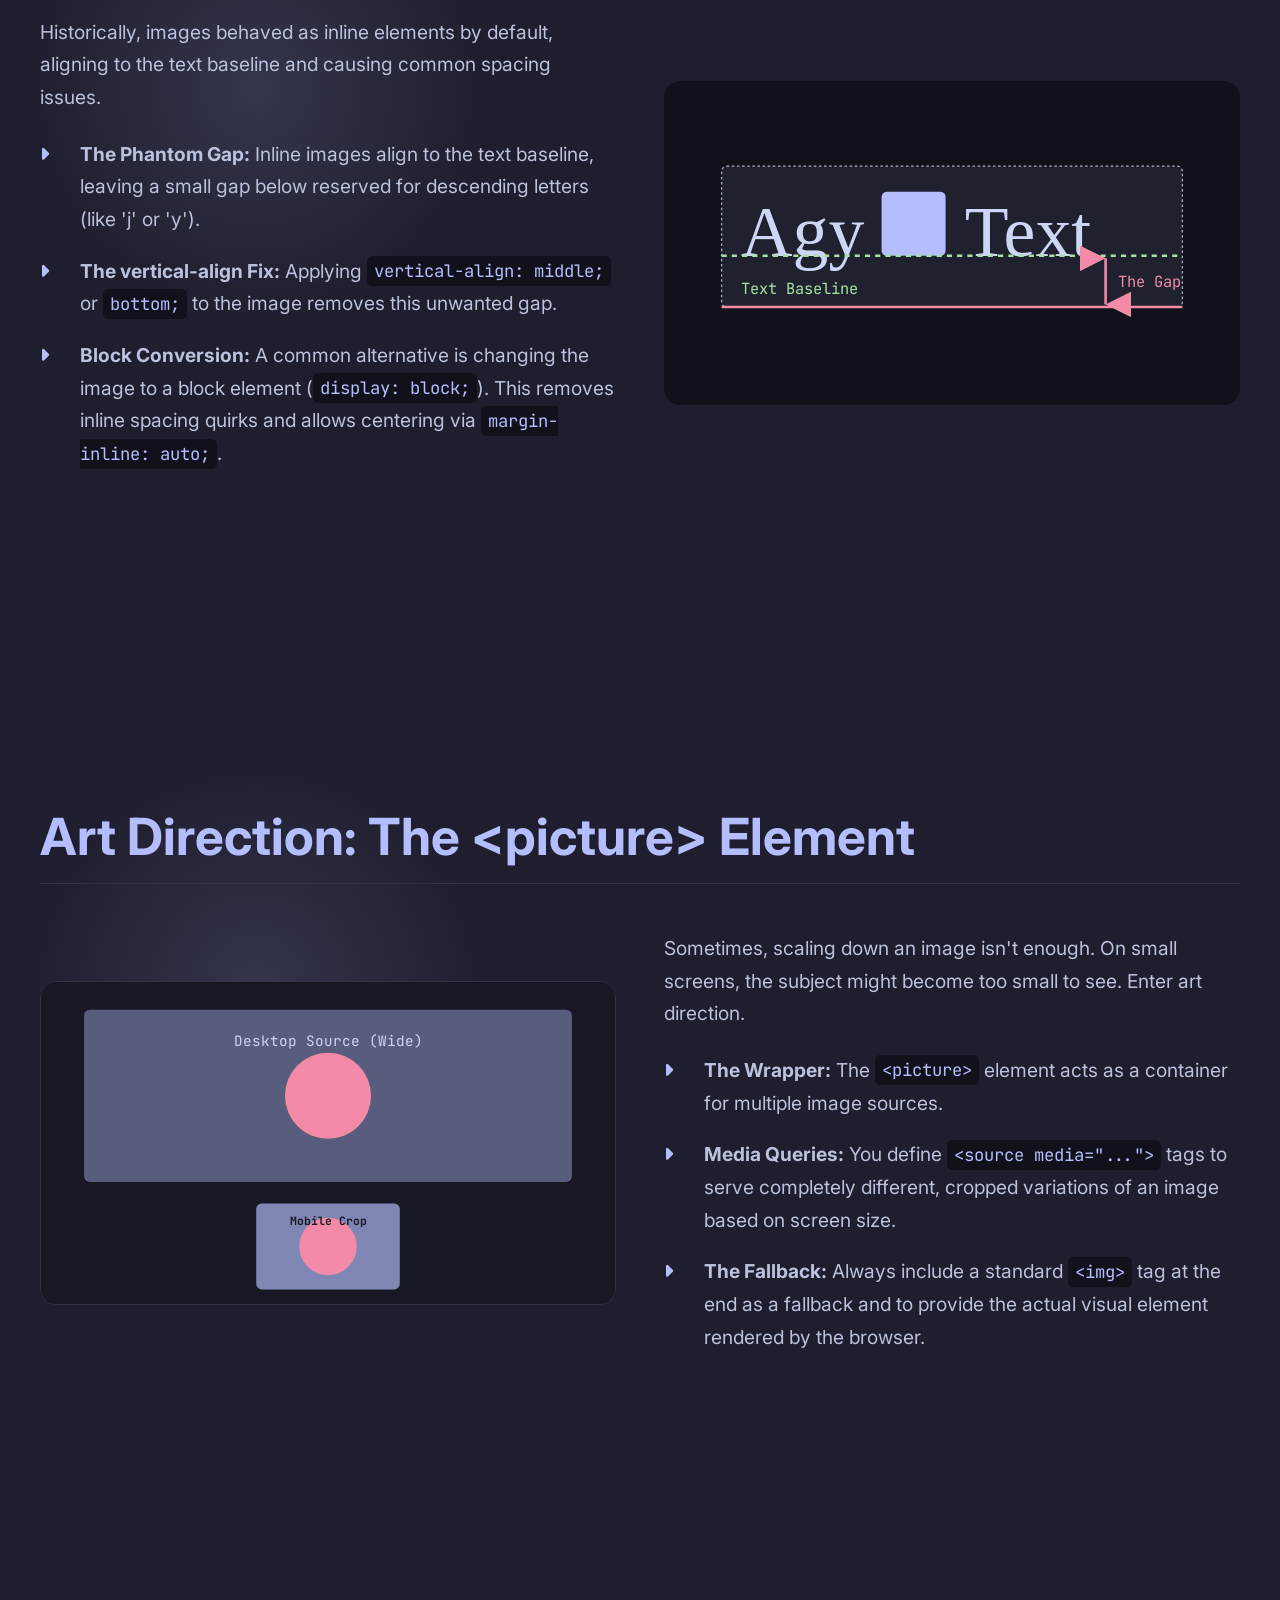
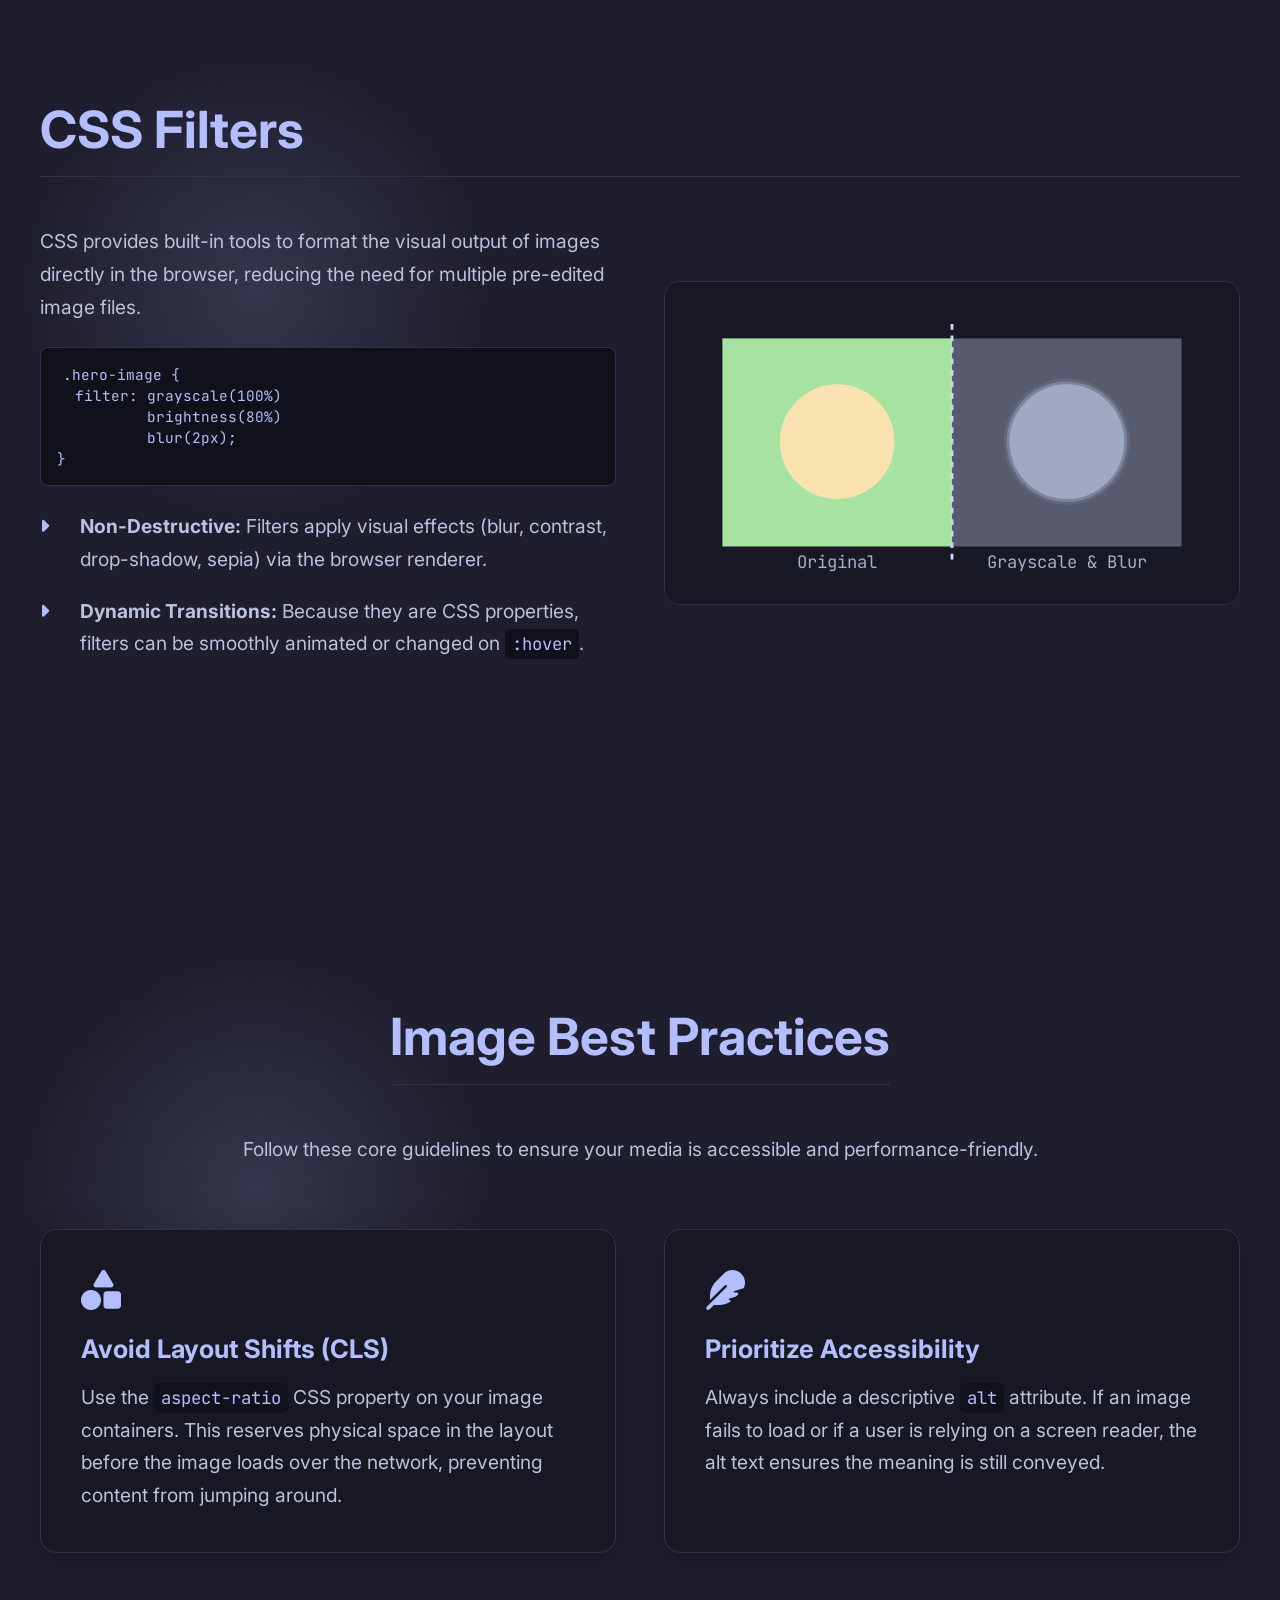
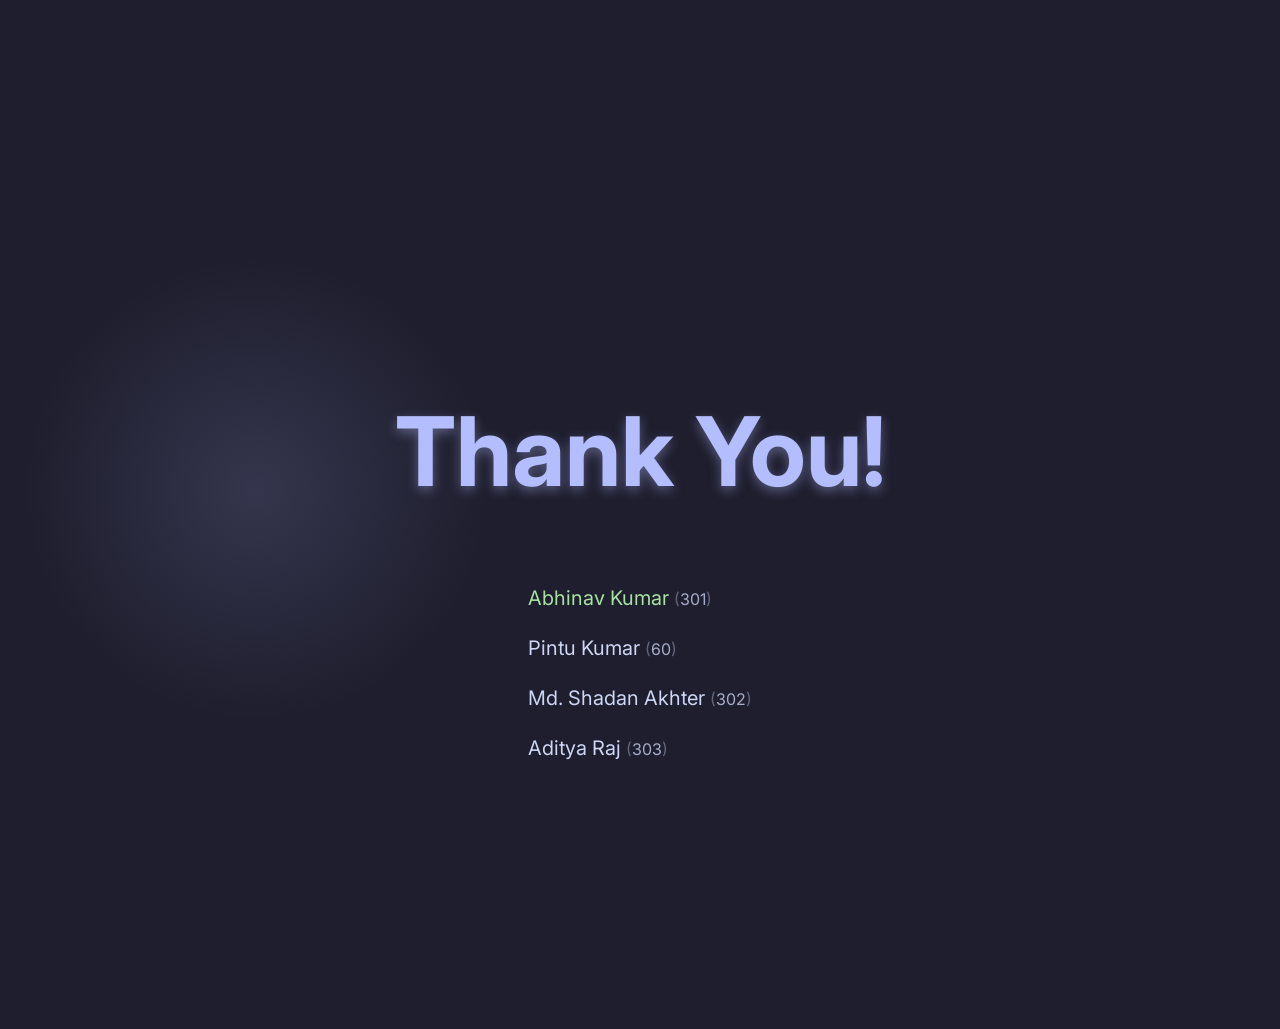
==== commit 977c47ad: "remove overflow" ====
--- a/img-formatting_presentation.html
+++ b/img-formatting_presentation.html
@@ -457,8 +457,8 @@
 					<pre
 						style="background: var(--crust); padding: 1rem; border-radius: 0.5rem; border: 1px solid var(--surface0); color: var(--lavender); font-family: var(--font-code);"><code>.container {
   display: flex;
-  justify-content: center; /* Inline */
-  align-items: center;     /* Block */
+  justify-content: center;
+  align-items: center;
 }</code></pre>
 				</div>
 			</div>
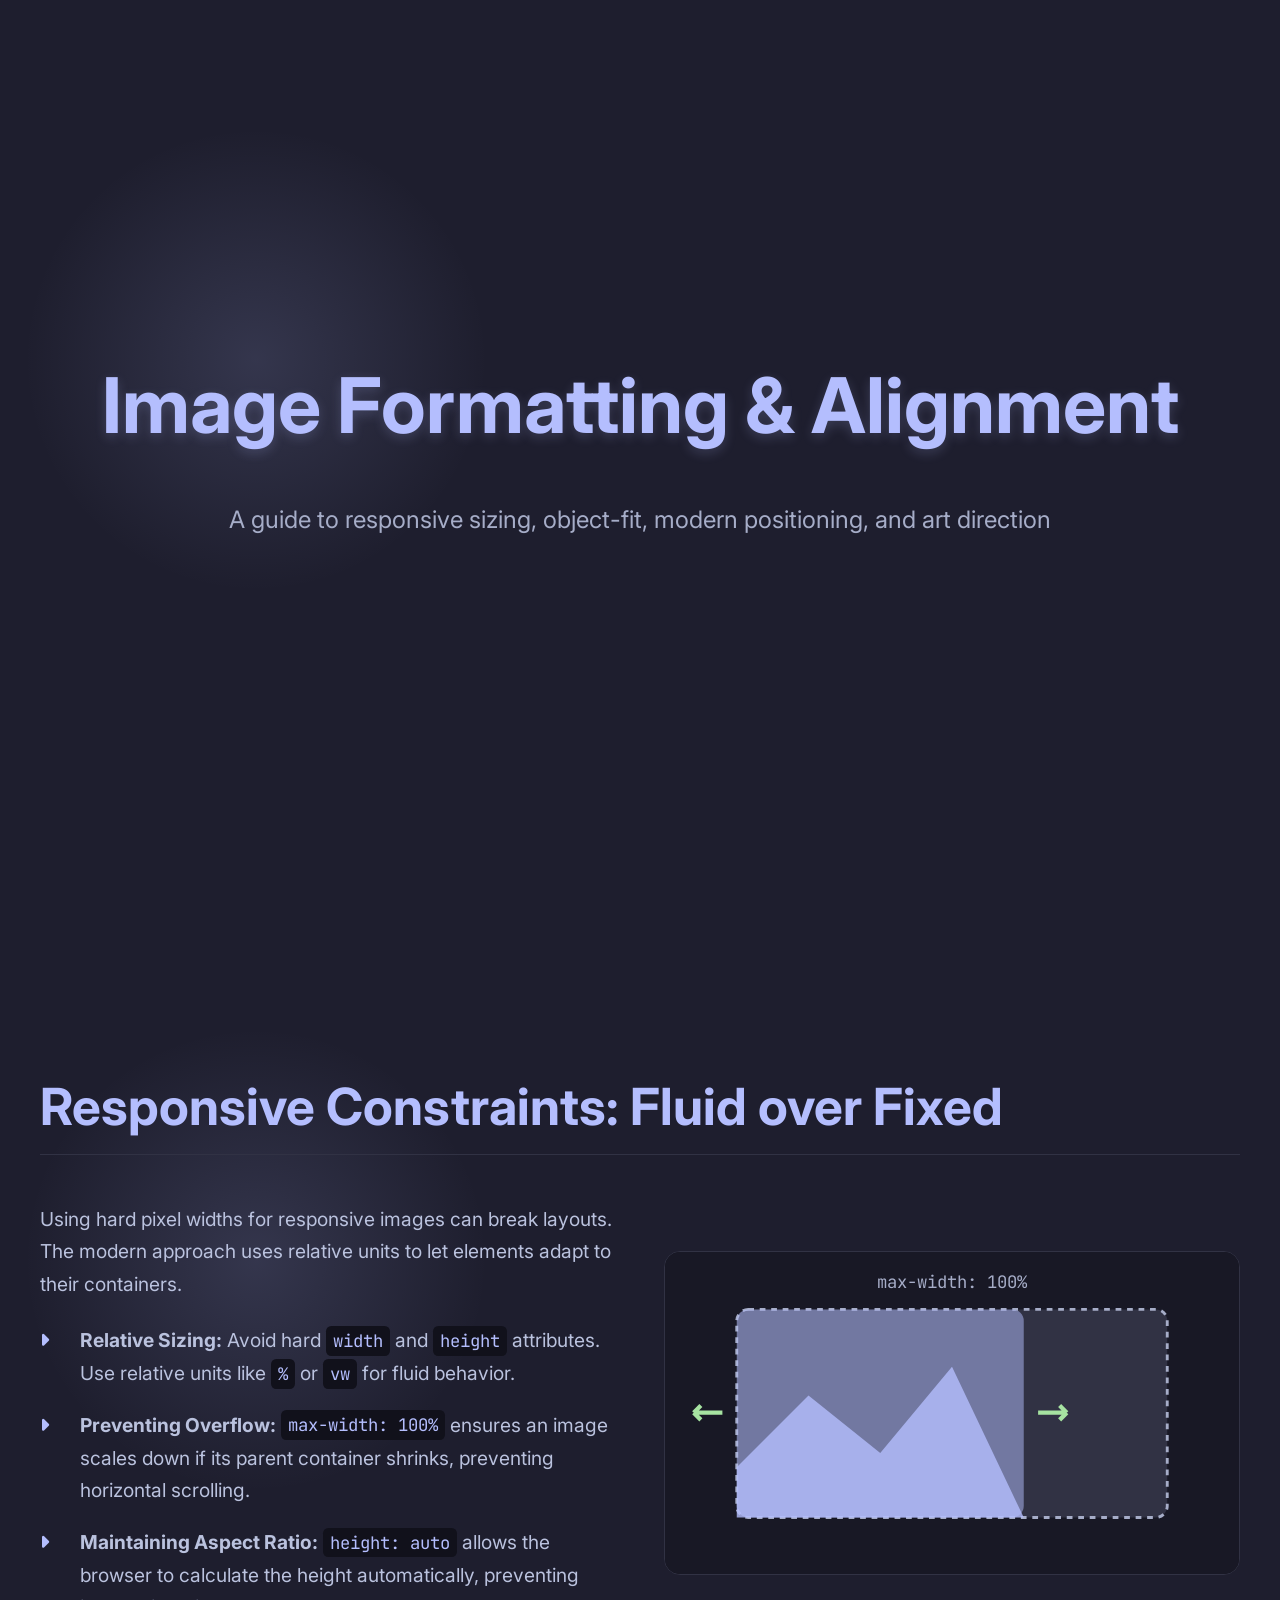
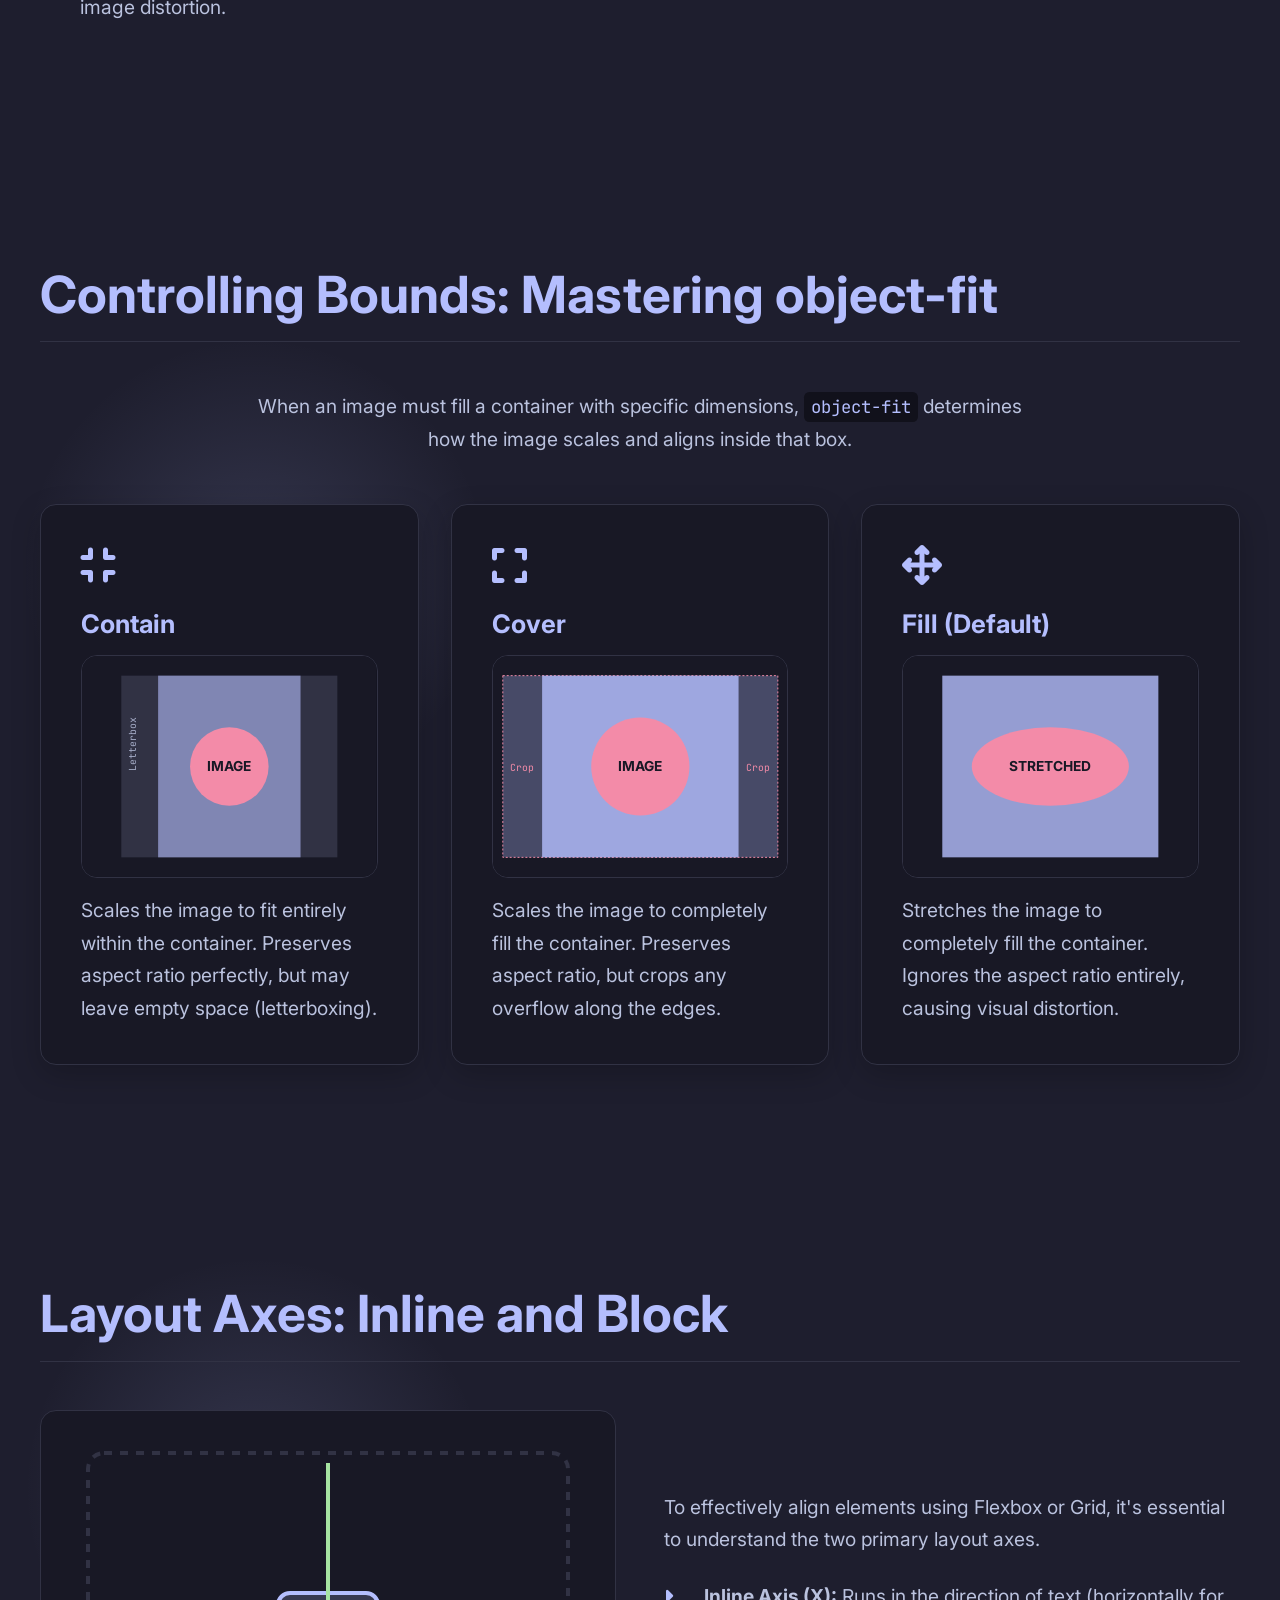
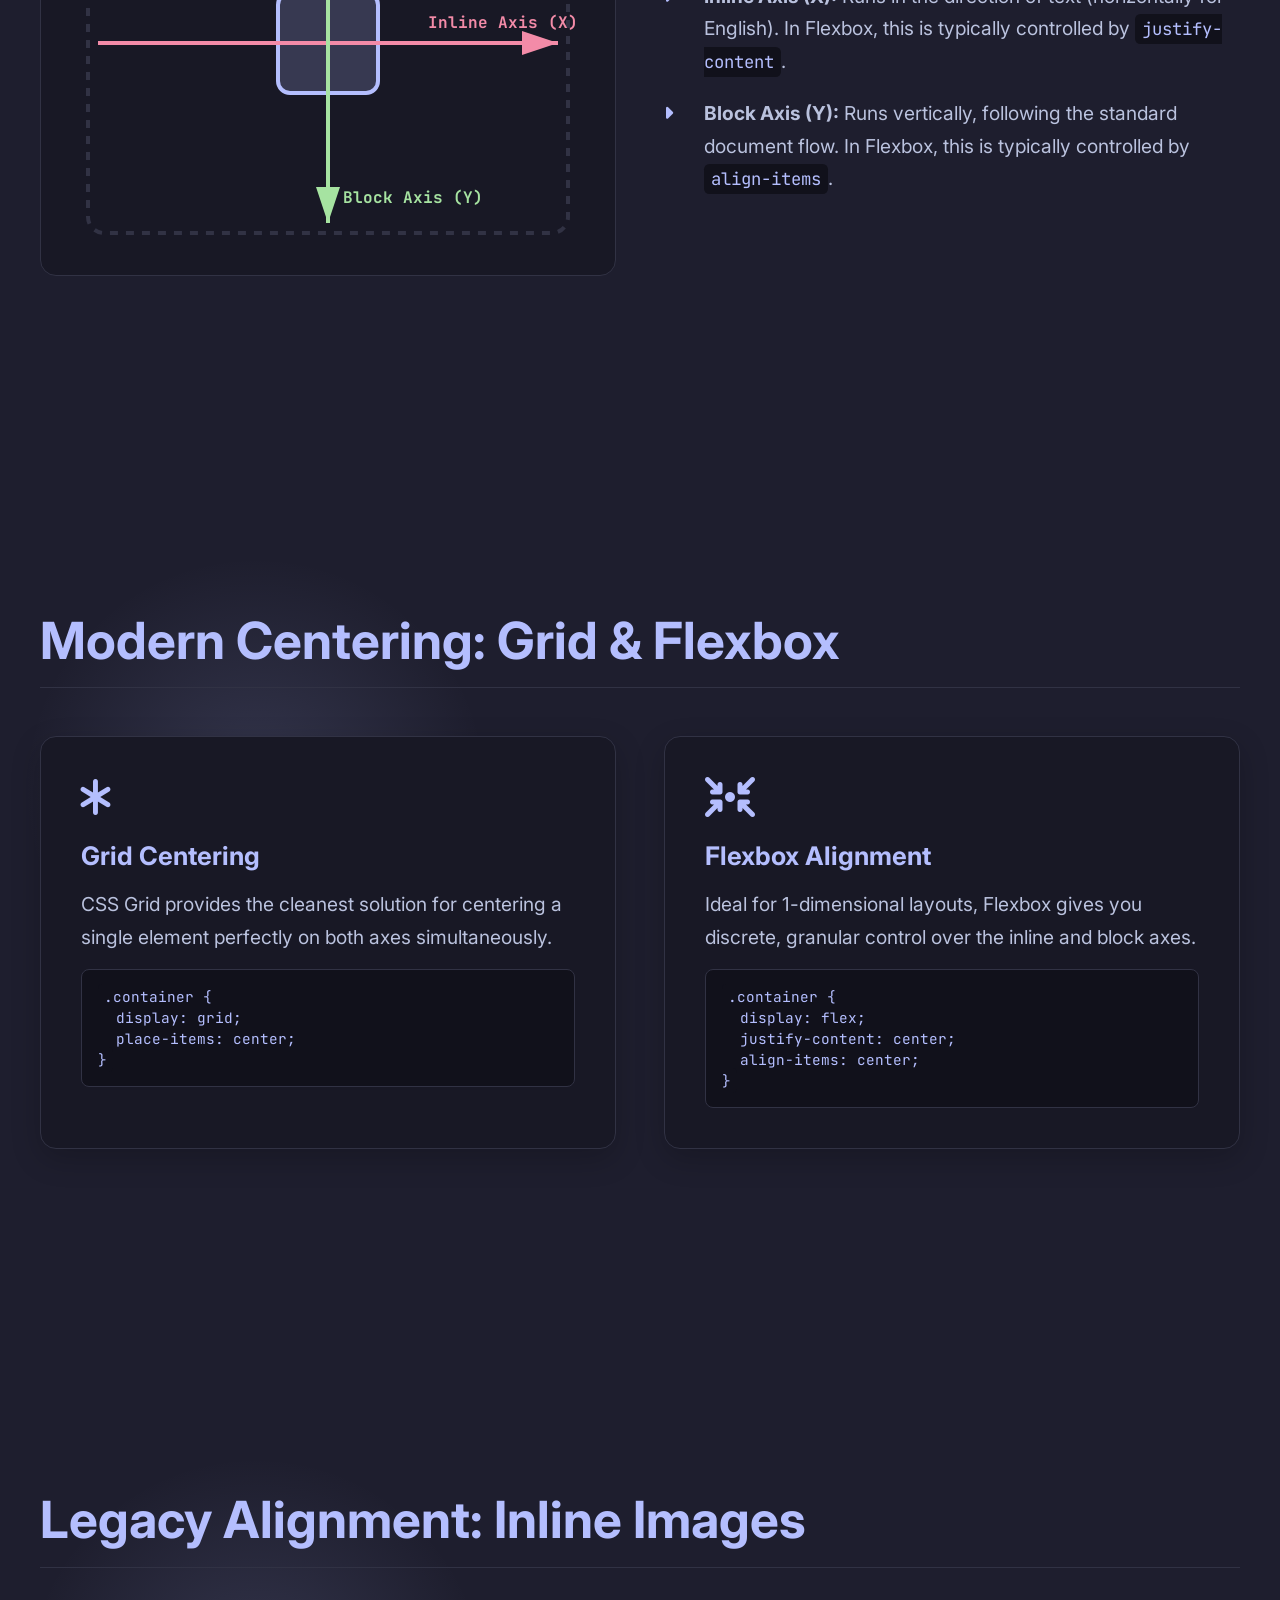
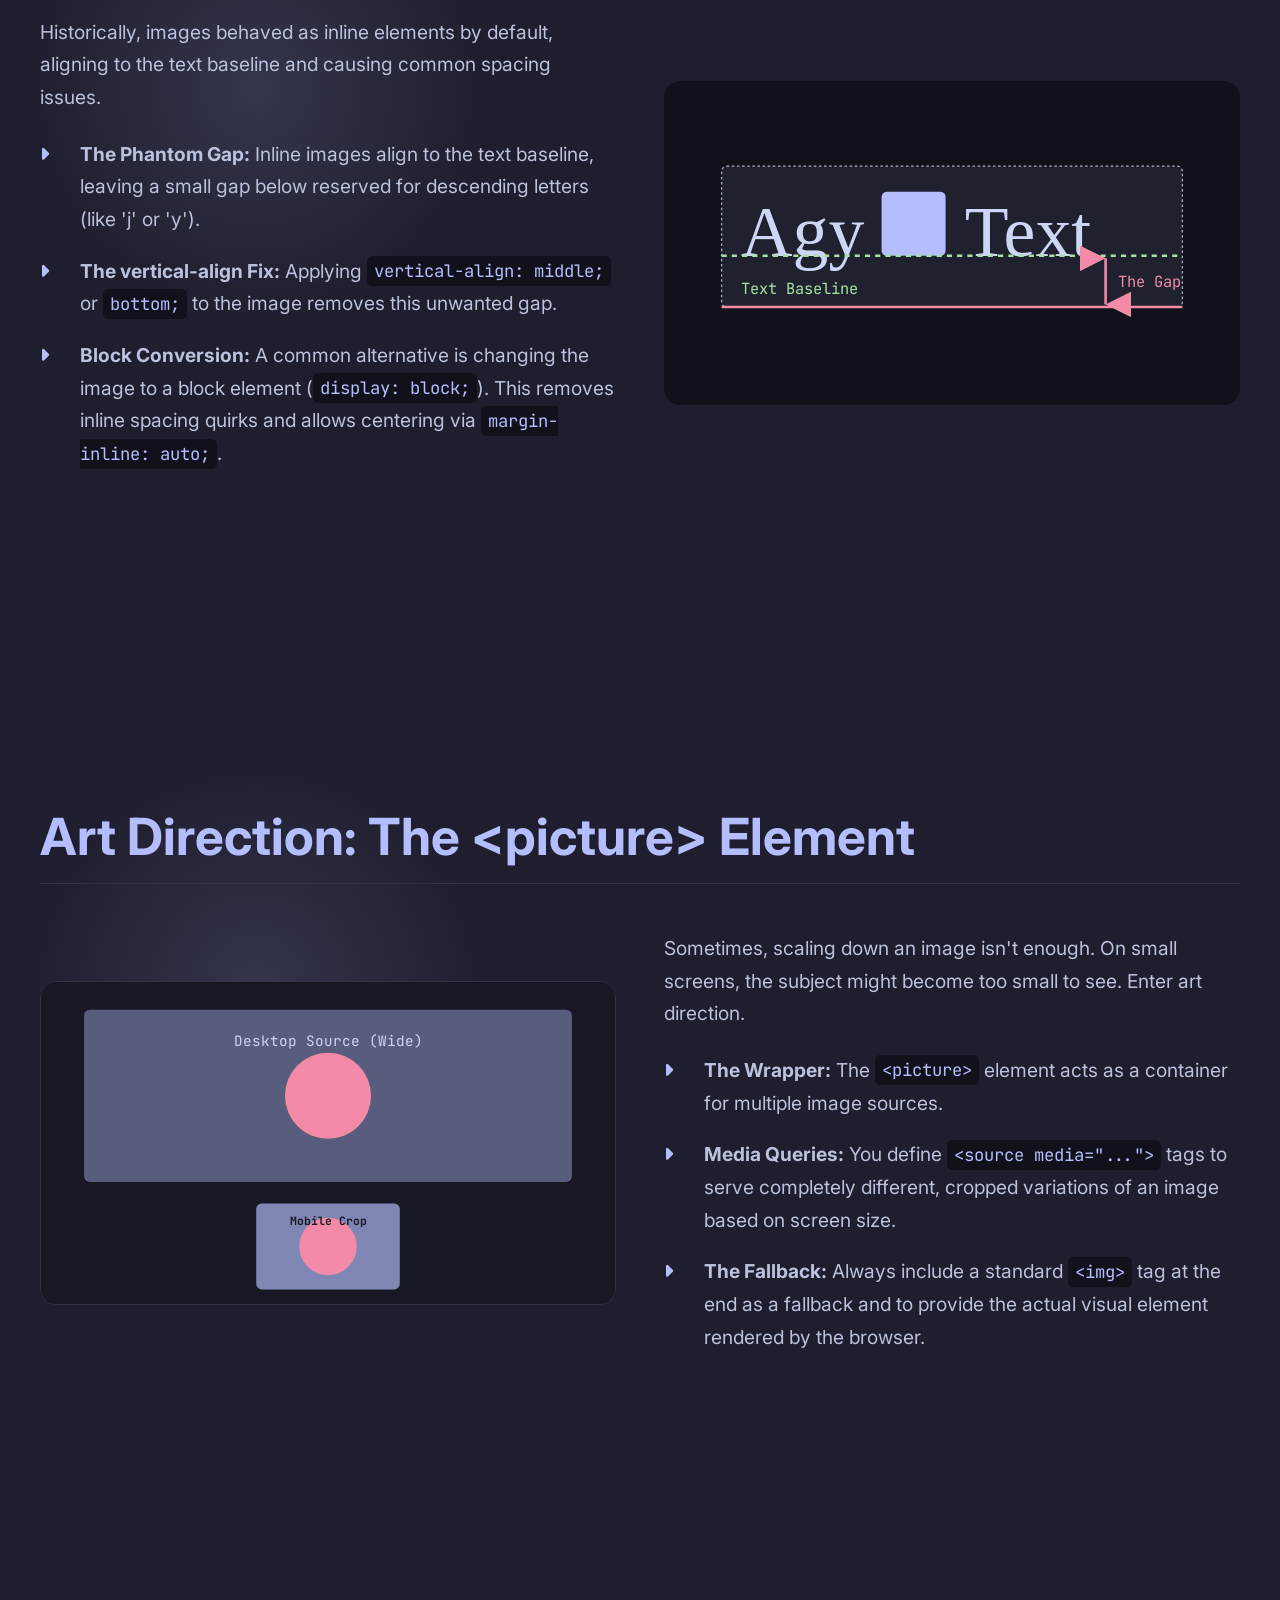
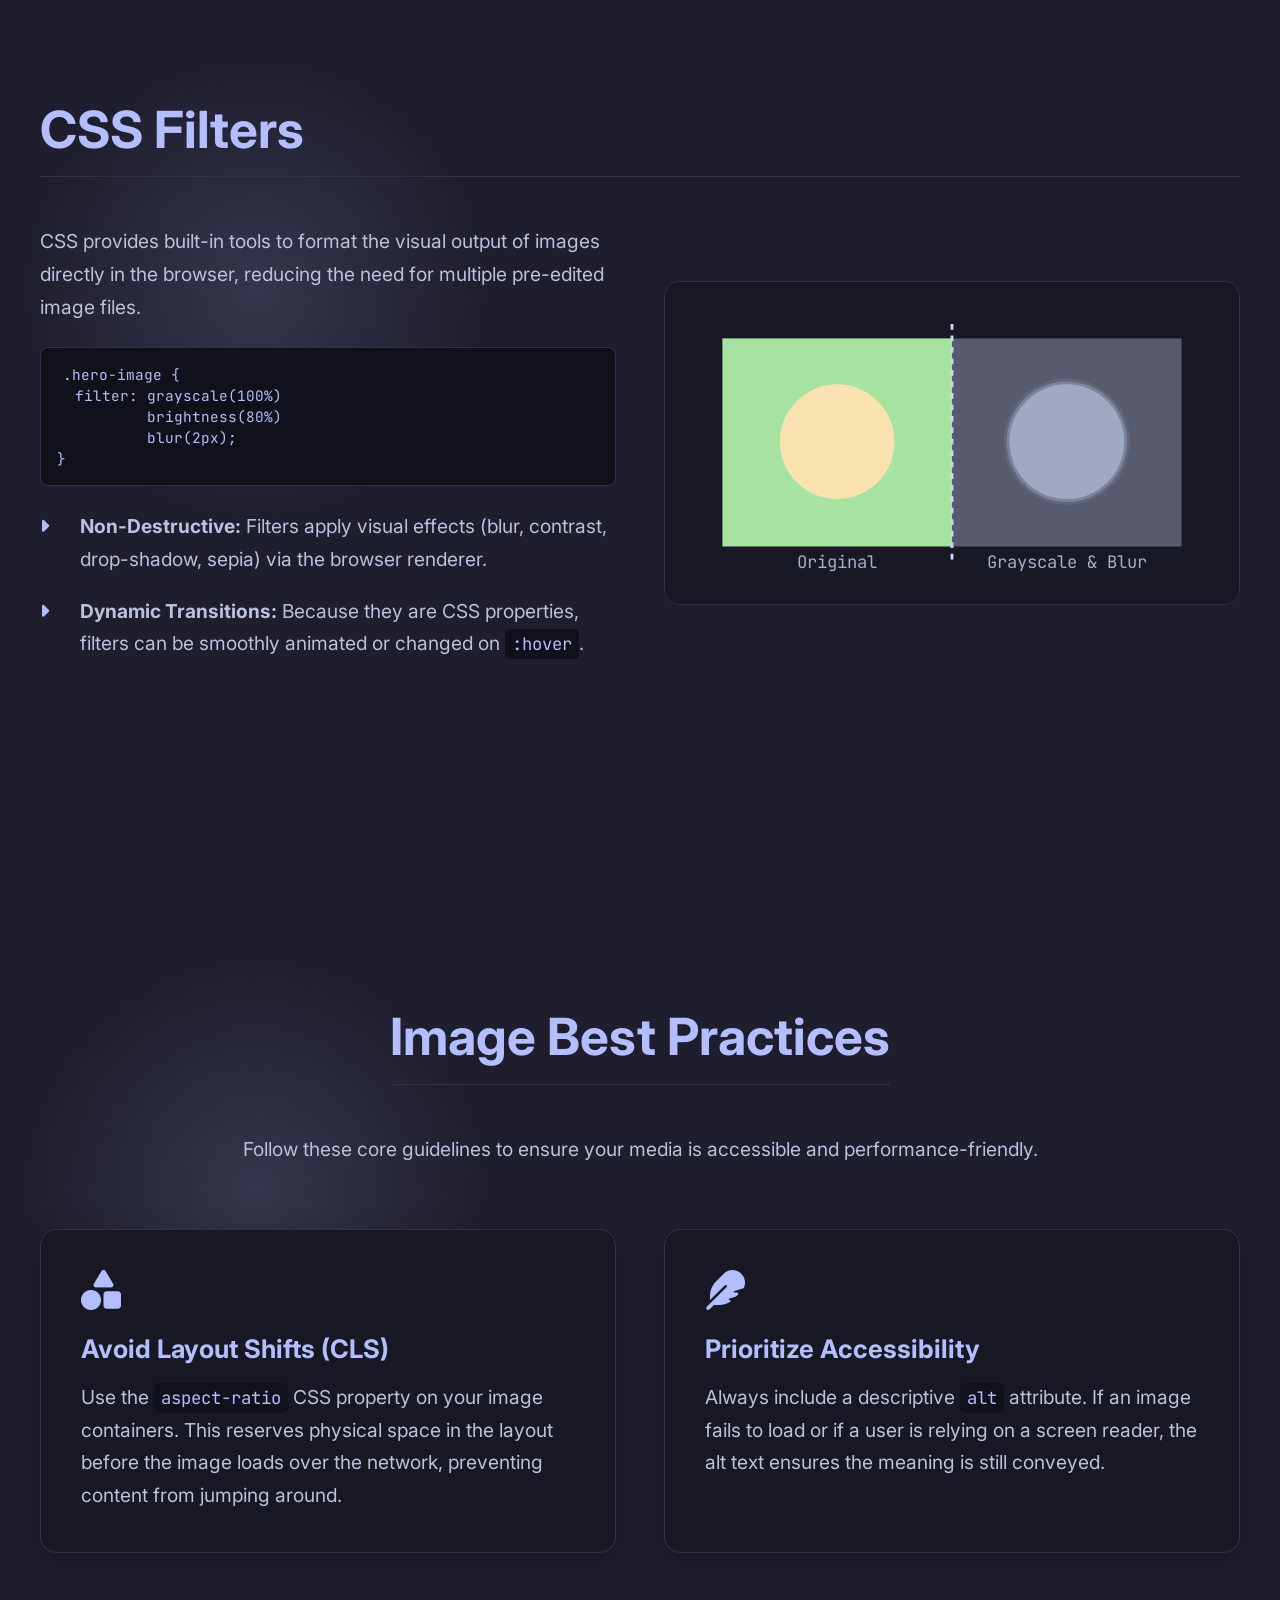
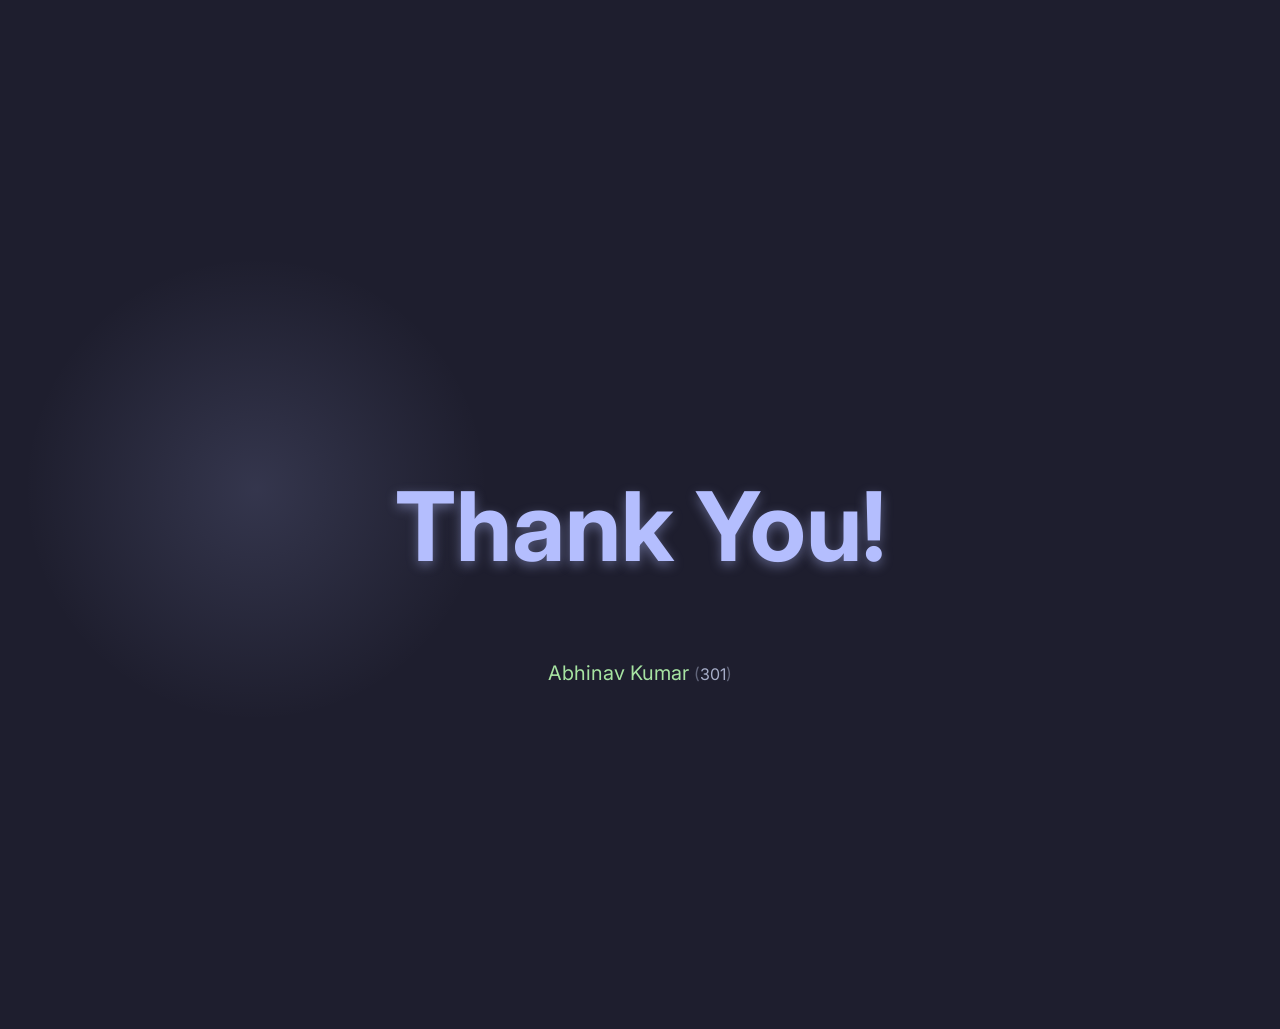
==== commit 50d546a7: "remove retards from the credits" ====
--- a/img-formatting_presentation.html
+++ b/img-formatting_presentation.html
@@ -632,13 +632,10 @@
 
 			<ul class="presenter-list">
 				<li>Abhinav Kumar <span>301</span></li>
-				<li>Pintu Kumar <span>60</span></li>
-				<li>Md. Shadan Akhter <span>302</span></li>
-				<li>Aditya Raj <span>303</span></li>
 			</ul>
 		</div>
 	</section>
 
 </body>
 
-</html>+</html>
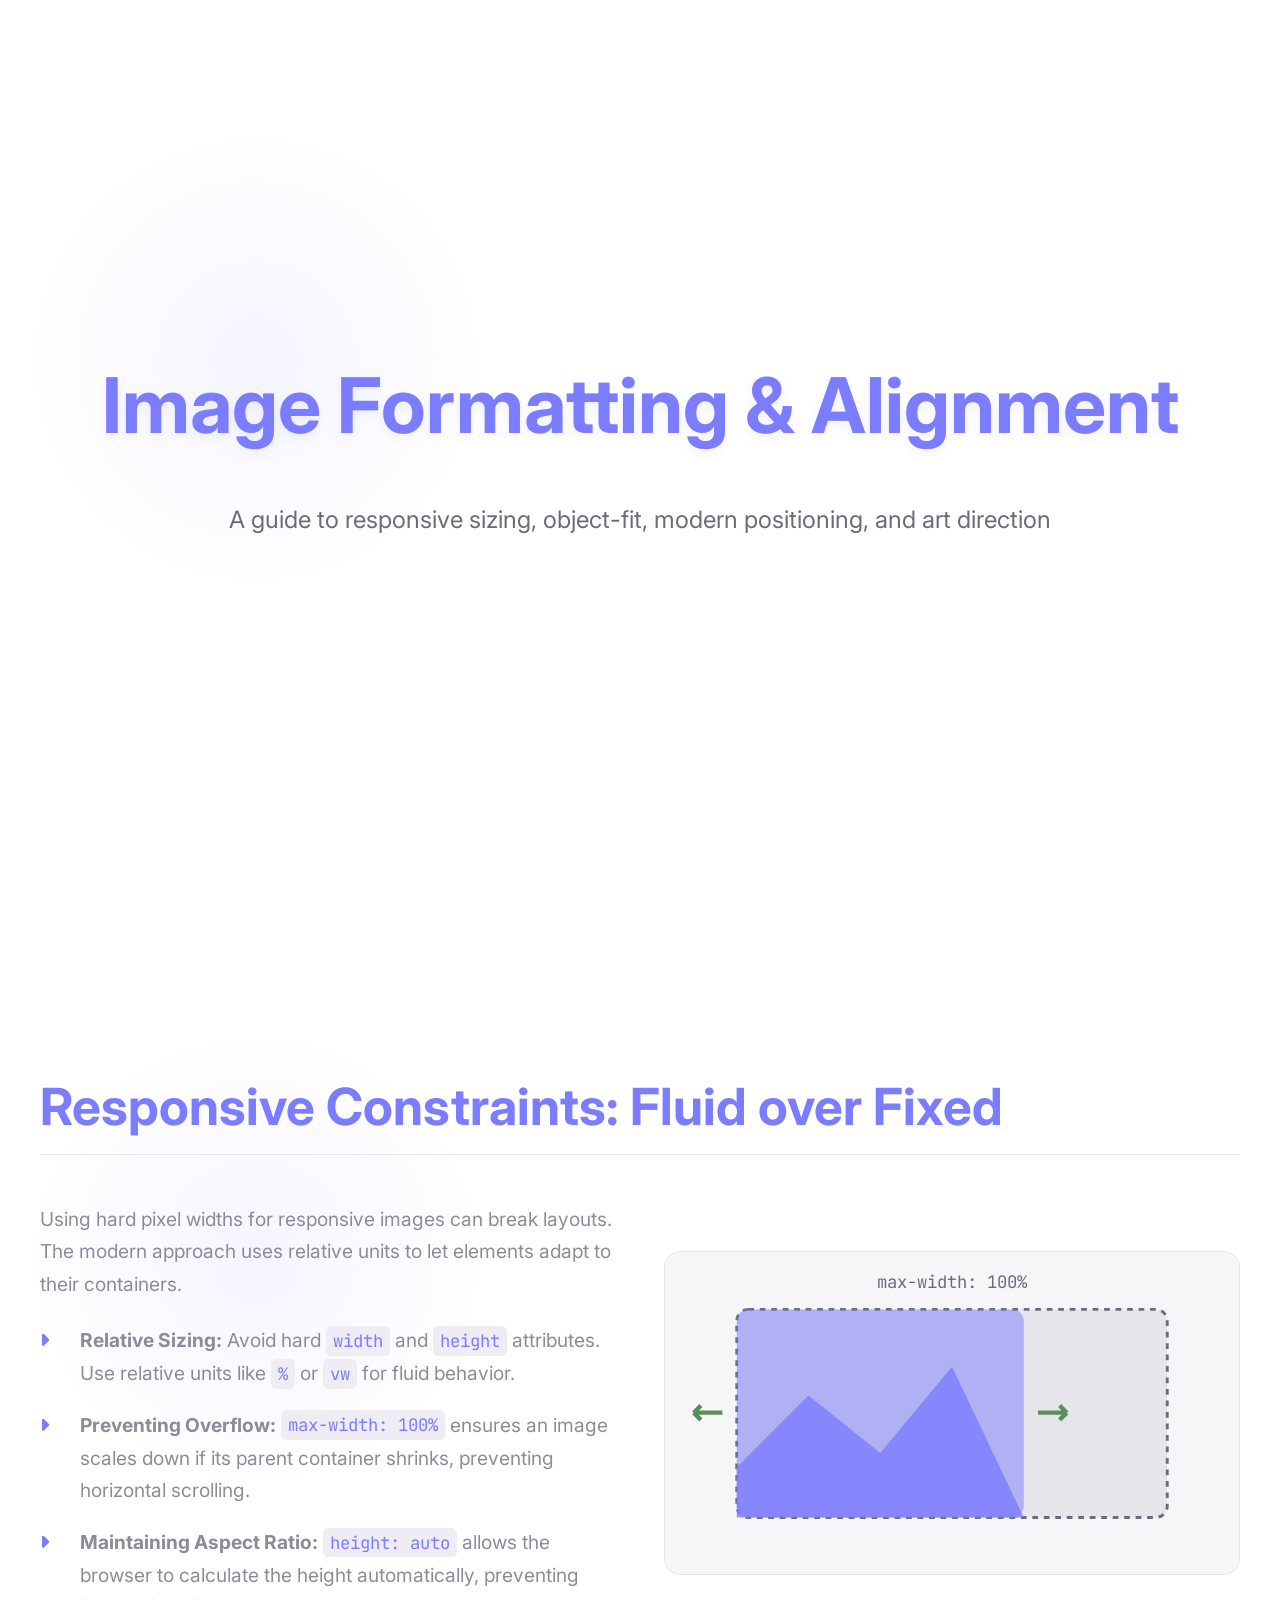
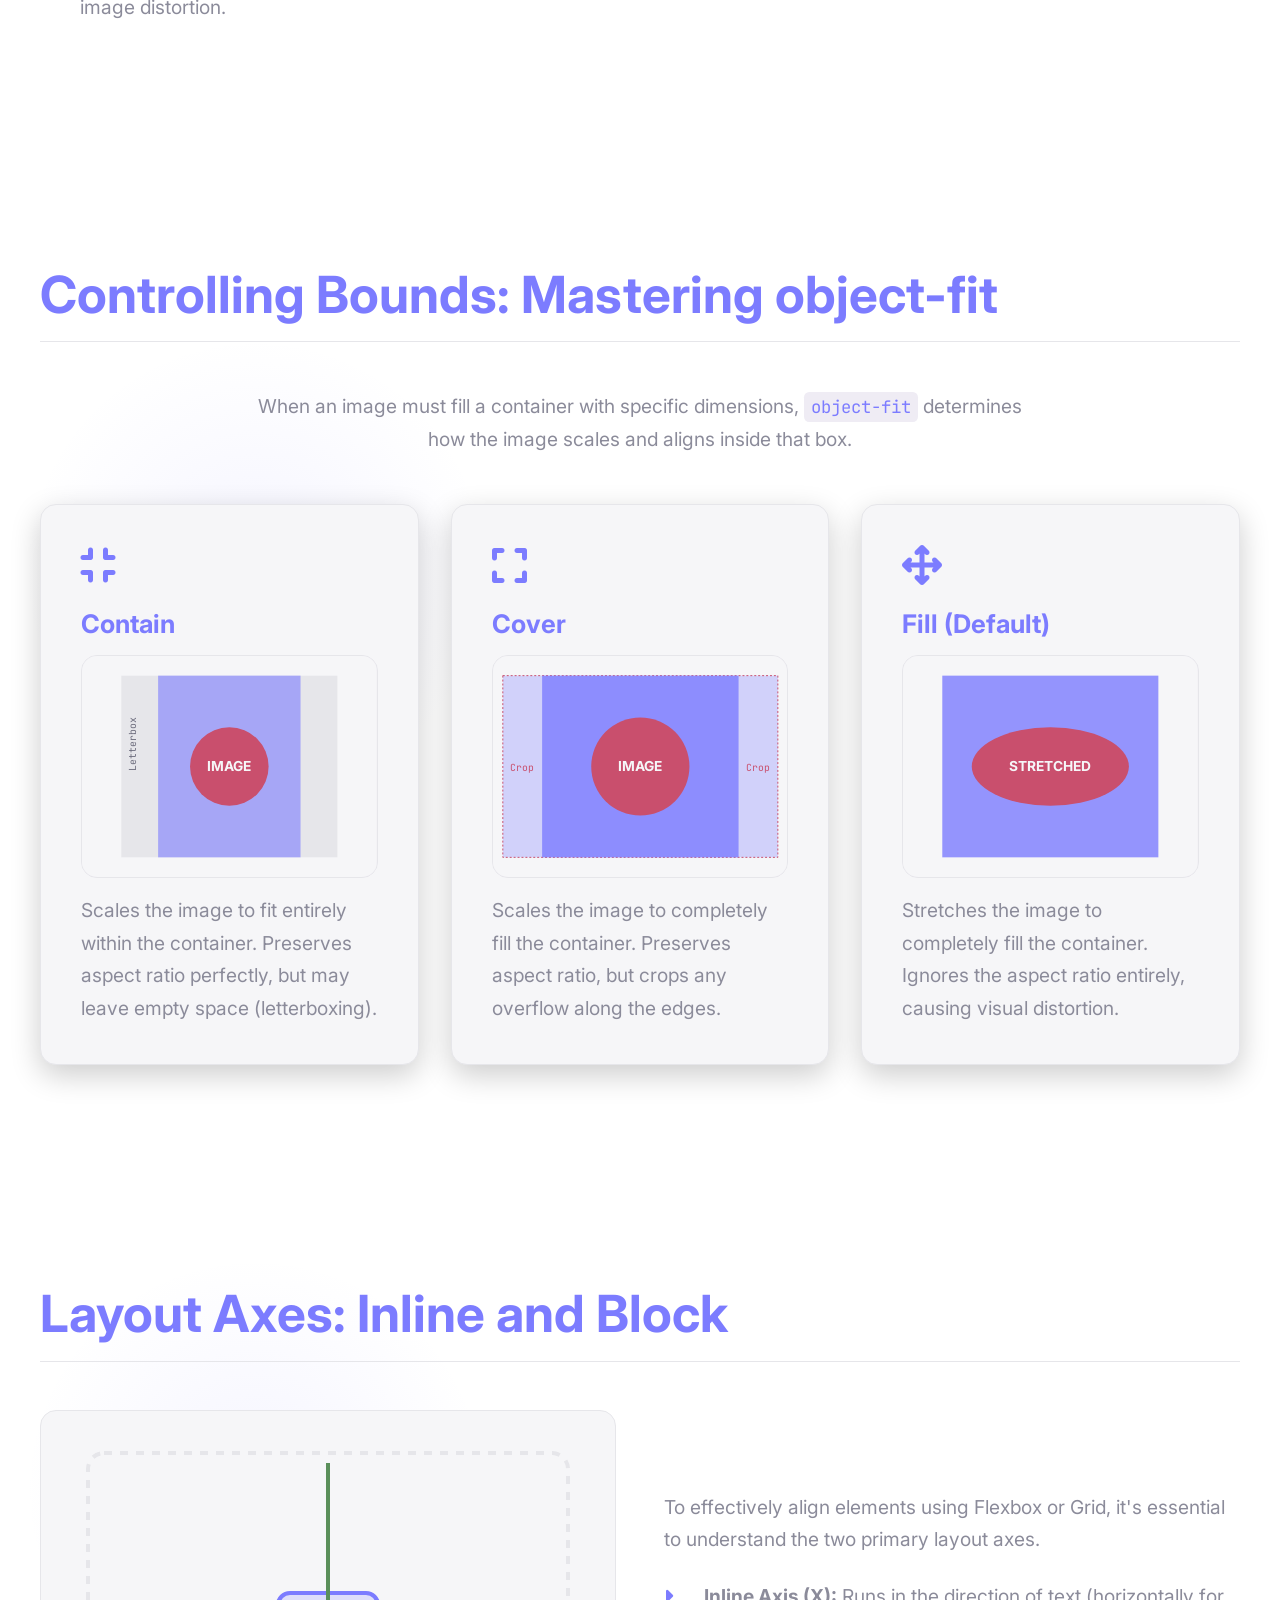
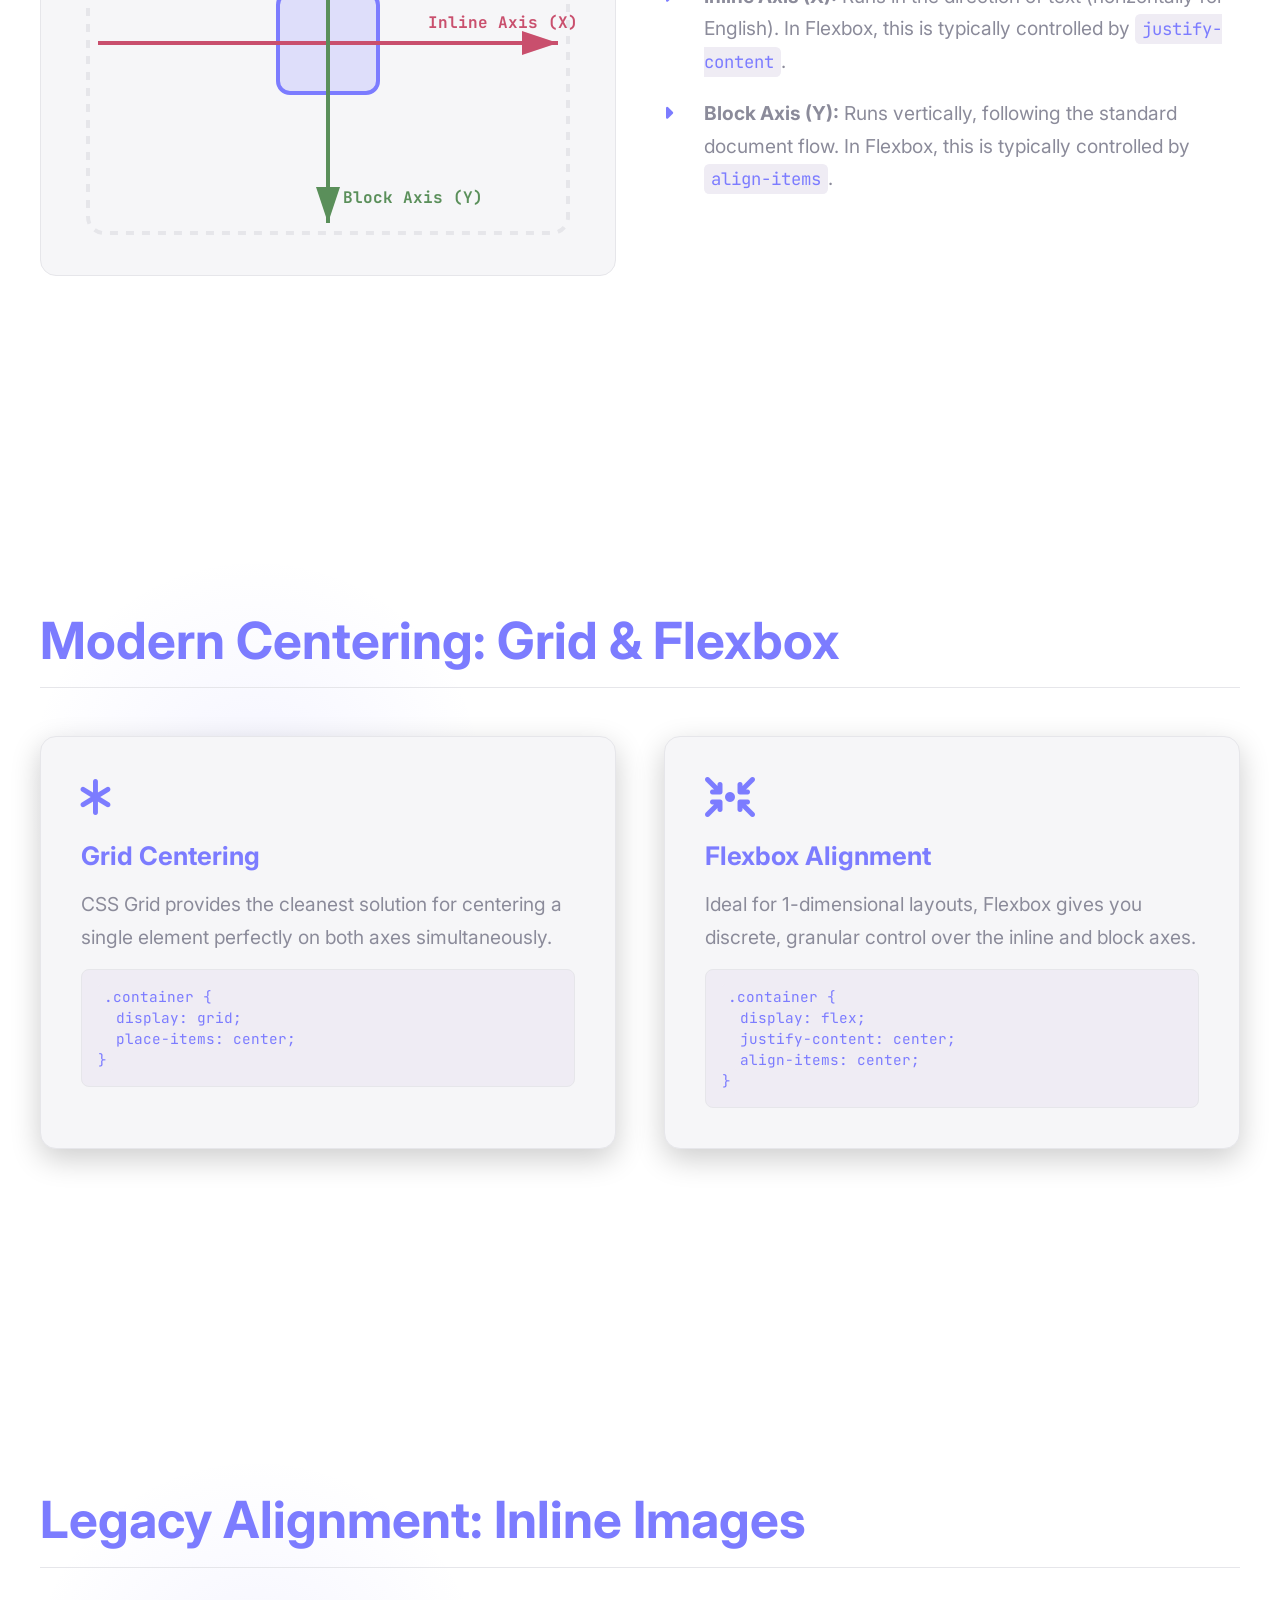
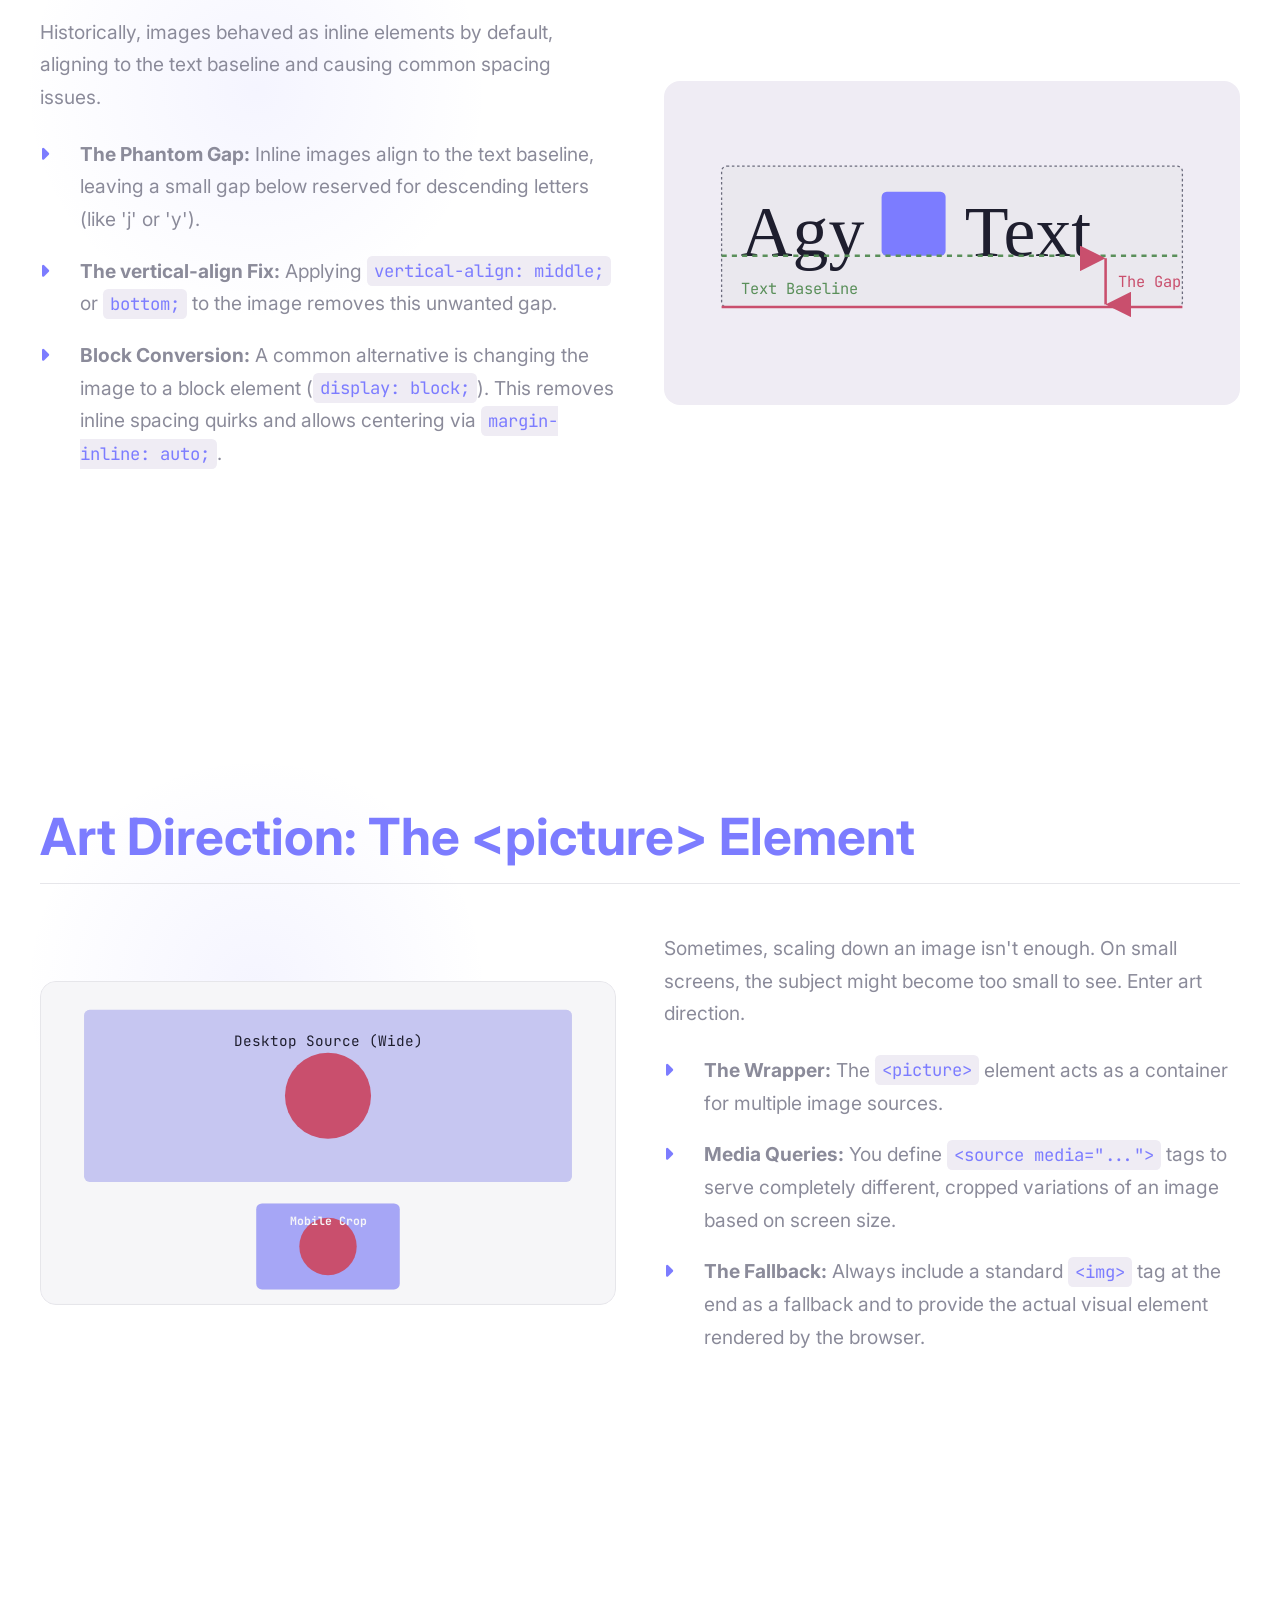
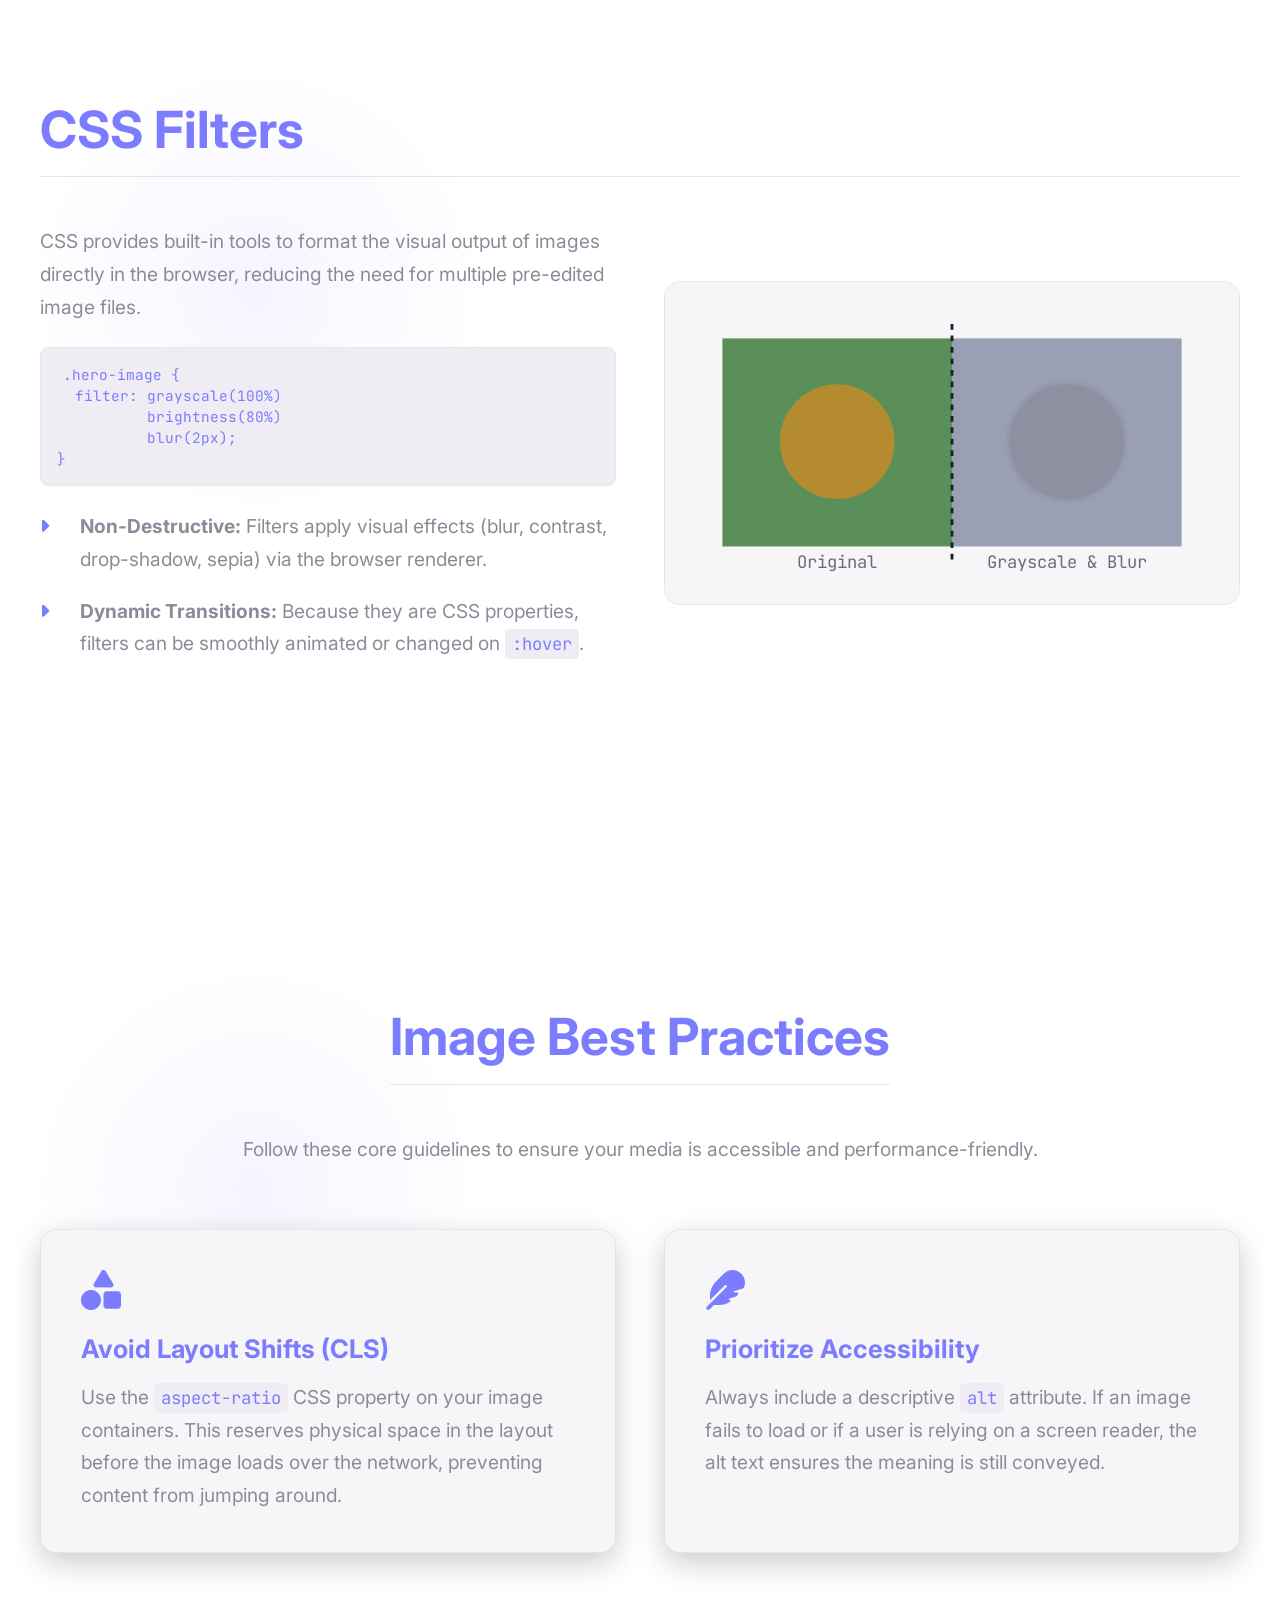
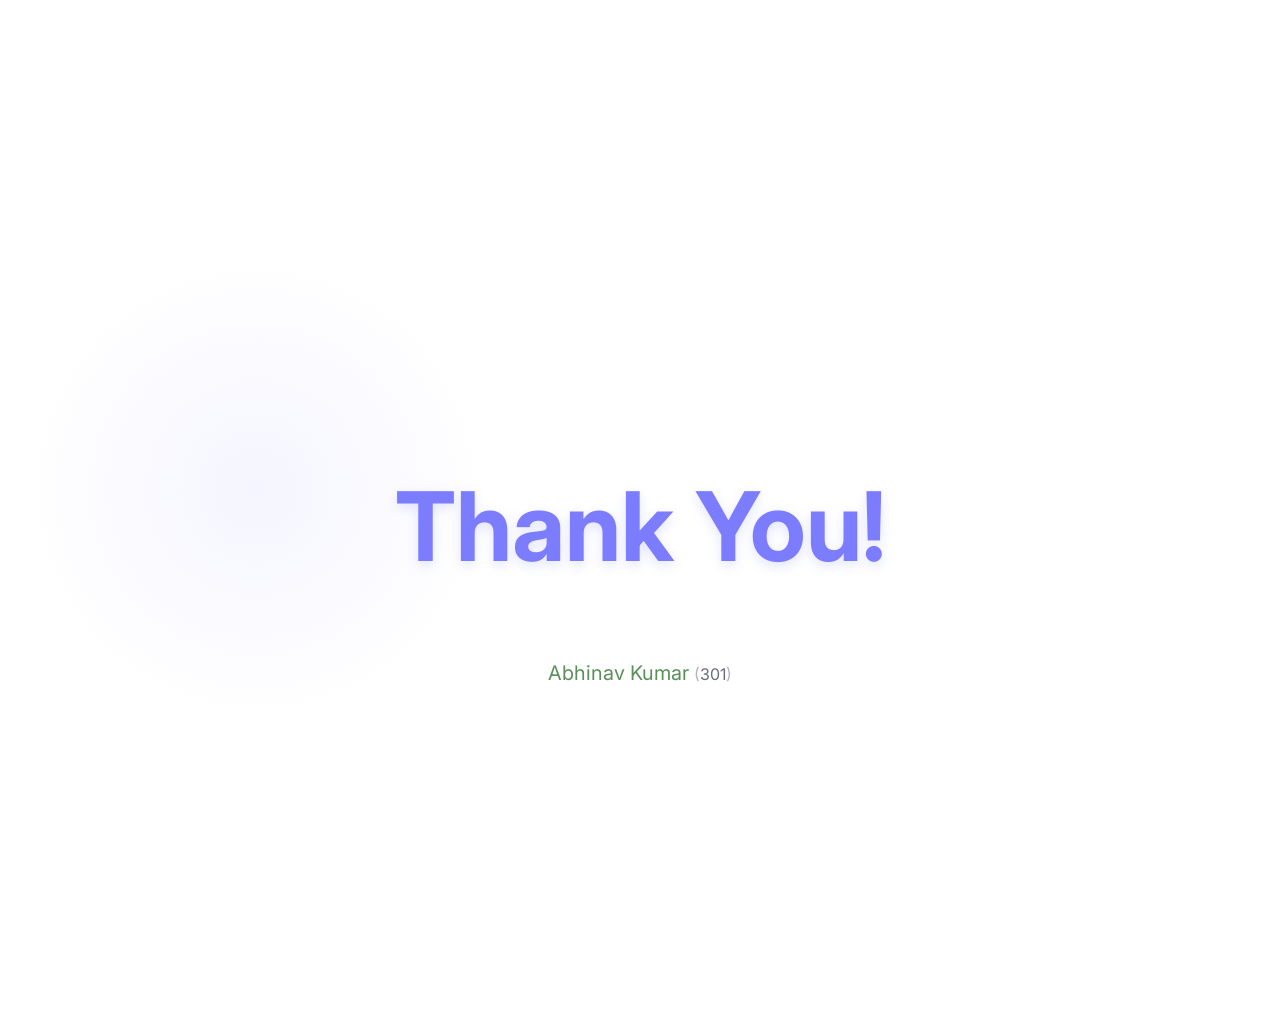
==== commit 7e252217: "add light theme the ppt and the pass-toggle page" ====
--- a/img-formatting_presentation.html
+++ b/img-formatting_presentation.html
@@ -1,5 +1,5 @@
 <!DOCTYPE html>
-<html lang="en">
+<html lang="en" class="light">
 
 <head>
 	<meta charset="UTF-8">
@@ -13,7 +13,8 @@
 	<link rel="stylesheet" href="https://cdnjs.cloudflare.com/ajax/libs/font-awesome/6.5.1/css/all.min.css">
 
 	<style>
-		:root {
+		:root,
+		.dark {
 			--base: #1e1e2e;
 			--mantle: #181825;
 			--crust: #11111b;
@@ -26,6 +27,28 @@
 			--green: #a6e3a1;
 			--yellow: #f9e2af;
 			--surface0: #313244;
+			--muted: #585b70;
+
+			--font-title: 'Inter', sans-serif;
+			--font-body: 'Inter', sans-serif;
+			--font-code: 'JetBrains Mono', monospace;
+		}
+
+		/* Catppuccin Latte / light, print-friendly variant */
+		.light {
+			--base: #ffffff;
+			--mantle: #f6f6f8;
+			--crust: #efecf4;
+			--text: #1e1e2e;
+			--subtext0: #6b6b7c;
+			--subtext1: #8b8b9a;
+			--lavender: #7c7cff;
+			--lavender-dim: rgba(124, 124, 255, 0.08);
+			--red: #c94f6d;
+			--green: #5a8f5a;
+			--yellow: #b58b2f;
+			--surface0: #e6e6ea;
+			--muted: #9aa0b4;
 
 			--font-title: 'Inter', sans-serif;
 			--font-body: 'Inter', sans-serif;
@@ -298,17 +321,17 @@
 				</div>
 				<div class="visual-vessel">
 					<svg viewBox="0 0 400 225" width="100%" height="100%">
-						<rect width="400" height="225" fill="#181825" />
-						<rect x="50" y="40" width="300" height="145" rx="8" fill="#313244" stroke="#a6adc8"
+						<rect width="400" height="225" fill="var(--mantle)" />
+						<rect x="50" y="40" width="300" height="145" rx="8" fill="var(--surface0)" stroke="var(--subtext0)"
 							stroke-width="2" stroke-dasharray="4 4" />
-						<rect x="50" y="40" width="200" height="145" rx="8" fill="#b4befe" fill-opacity="0.5" />
-						<path d="M 50 150 L 100 100 L 150 140 L 200 80 L 250 185 L 50 185 Z" fill="#b4befe"
+						<rect x="50" y="40" width="200" height="145" rx="8" fill="var(--lavender)" fill-opacity="0.5" />
+						<path d="M 50 150 L 100 100 L 150 140 L 200 80 L 250 185 L 50 185 Z" fill="var(--lavender)"
 							opacity="0.8" />
-						<path d="M 260 112 L 280 112 M 280 112 L 275 107 M 280 112 L 275 117" stroke="#a6e3a1"
+						<path d="M 260 112 L 280 112 M 280 112 L 275 107 M 280 112 L 275 117" stroke="var(--green)"
 							stroke-width="3" fill="none" />
-						<path d="M 40 112 L 20 112 M 20 112 L 25 107 M 20 112 L 25 117" stroke="#a6e3a1"
+						<path d="M 40 112 L 20 112 M 20 112 L 25 107 M 20 112 L 25 117" stroke="var(--green)"
 							stroke-width="3" fill="none" />
-						<text x="200" y="25" fill="#a6adc8" font-family="var(--font-code)" font-size="12"
+						<text x="200" y="25" fill="var(--subtext0)" font-family="var(--font-code)" font-size="12"
 							text-anchor="middle">max-width: 100%</text>
 					</svg>
 				</div>
@@ -330,15 +353,15 @@
 					<div class="visual-vessel"
 						style="aspect-ratio: 4/3; margin-bottom: 1rem; background-color: var(--crust);">
 						<svg viewBox="0 0 300 225" width="100%" height="100%">
-							<rect width="300" height="225" fill="#181825" />
-							<rect x="40" y="20" width="220" height="185" fill="#313244" />
-							<rect x="77.5" y="20" width="145" height="185" fill="#b4befe" fill-opacity="0.6" />
-							<circle cx="150" cy="112.5" r="40" fill="#f38ba8" />
-							<text x="150" y="117" fill="#181825" font-family="var(--font-body)" font-weight="bold"
+							<rect width="300" height="225" fill="var(--mantle)" />
+							<rect x="40" y="20" width="220" height="185" fill="var(--surface0)" />
+							<rect x="77.5" y="20" width="145" height="185" fill="var(--lavender)" fill-opacity="0.6" />
+							<circle cx="150" cy="112.5" r="40" fill="var(--red)" />
+							<text x="150" y="117" fill="var(--mantle)" font-family="var(--font-body)" font-weight="bold"
 								font-size="14" text-anchor="middle">IMAGE</text>
-							<text x="55" y="117" fill="#a6adc8" font-family="var(--font-code)" font-size="10"
+							<text x="55" y="117" fill="var(--subtext0)" font-family="var(--font-code)" font-size="10"
 								transform="rotate(-90 55,117)">Letterbox</text>
-						</svg>
+							</svg>
 					</div>
 					<p>Scales the image to fit entirely within the container. Preserves aspect ratio perfectly, but
 						may leave empty space (letterboxing).</p>
@@ -349,18 +372,18 @@
 					<h3>Cover</h3>
 					<div class="visual-vessel" style="aspect-ratio: 4/3; margin-bottom: 1rem;">
 						<svg viewBox="0 0 300 225" width="100%" height="100%">
-							<rect width="300" height="225" fill="#181825" />
-							<rect x="10" y="20" width="280" height="185" fill="#b4befe" fill-opacity="0.3"
-								stroke="#f38ba8" stroke-dasharray="2 2" />
-							<rect x="50" y="20" width="200" height="185" fill="#b4befe" fill-opacity="0.8" />
-							<circle cx="150" cy="112.5" r="50" fill="#f38ba8" />
-							<text x="150" y="117" fill="#181825" font-family="var(--font-body)" font-weight="bold"
+							<rect width="300" height="225" fill="var(--mantle)" />
+							<rect x="10" y="20" width="280" height="185" fill="var(--lavender)" fill-opacity="0.3"
+								stroke="var(--red)" stroke-dasharray="2 2" />
+							<rect x="50" y="20" width="200" height="185" fill="var(--lavender)" fill-opacity="0.8" />
+							<circle cx="150" cy="112.5" r="50" fill="var(--red)" />
+							<text x="150" y="117" fill="var(--mantle)" font-family="var(--font-body)" font-weight="bold"
 								font-size="14" text-anchor="middle">IMAGE</text>
-							<text x="30" y="117" fill="#f38ba8" font-family="var(--font-code)" font-size="10"
+							<text x="30" y="117" fill="var(--red)" font-family="var(--font-code)" font-size="10"
 								text-anchor="middle">Crop</text>
-							<text x="270" y="117" fill="#f38ba8" font-family="var(--font-code)" font-size="10"
+							<text x="270" y="117" fill="var(--red)" font-family="var(--font-code)" font-size="10"
 								text-anchor="middle">Crop</text>
-						</svg>
+							</svg>
 					</div>
 					<p>Scales the image to completely fill the container. Preserves aspect ratio, but crops any
 						overflow along the edges.</p>
@@ -371,12 +394,12 @@
 					<h3>Fill (Default)</h3>
 					<div class="visual-vessel" style="aspect-ratio: 4/3; margin-bottom: 1rem;">
 						<svg viewBox="0 0 300 225" width="100%" height="100%">
-							<rect width="300" height="225" fill="#181825" />
-							<rect x="40" y="20" width="220" height="185" fill="#b4befe" fill-opacity="0.8" />
-							<ellipse cx="150" cy="112.5" rx="80" ry="40" fill="#f38ba8" />
-							<text x="150" y="117" fill="#181825" font-family="var(--font-body)" font-weight="bold"
+							<rect width="300" height="225" fill="var(--mantle)" />
+							<rect x="40" y="20" width="220" height="185" fill="var(--lavender)" fill-opacity="0.8" />
+							<ellipse cx="150" cy="112.5" rx="80" ry="40" fill="var(--red)" />
+							<text x="150" y="117" fill="var(--mantle)" font-family="var(--font-body)" font-weight="bold"
 								font-size="14" text-anchor="middle">STRETCHED</text>
-						</svg>
+							</svg>
 					</div>
 					<p>Stretches the image to completely fill the container. Ignores the aspect ratio entirely,
 						causing visual distortion.</p>
@@ -391,30 +414,30 @@
 			<div class="grid-2">
 				<div class="svg-container">
 					<svg viewBox="0 0 500 400" xmlns="http://www.w3.org/2000/svg">
-						<rect x="10" y="10" width="480" height="380" rx="16" fill="none" stroke="#313244"
+						<rect x="10" y="10" width="480" height="380" rx="16" fill="none" stroke="var(--surface0)"
 							stroke-width="4" stroke-dasharray="8 8" />
 
-						<rect x="200" y="150" width="100" height="100" rx="12" fill="#b4befe" fill-opacity="0.2"
-							stroke="#b4befe" stroke-width="4" />
-
-						<line x1="20" y1="200" x2="480" y2="200" stroke="#f38ba8" stroke-width="4"
+						<rect x="200" y="150" width="100" height="100" rx="12" fill="var(--lavender)" fill-opacity="0.2"
+							stroke="var(--lavender)" stroke-width="4" />
+
+						<line x1="20" y1="200" x2="480" y2="200" stroke="var(--red)" stroke-width="4"
 							marker-end="url(#arrow-red)" />
-						<text x="350" y="185" fill="#f38ba8" font-family="JetBrains Mono" font-weight="bold"
+						<text x="350" y="185" fill="var(--red)" font-family="JetBrains Mono" font-weight="bold"
 							font-size="16">Inline Axis (X)</text>
 
-						<line x1="250" y1="20" x2="250" y2="380" stroke="#a6e3a1" stroke-width="4"
+						<line x1="250" y1="20" x2="250" y2="380" stroke="var(--green)" stroke-width="4"
 							marker-end="url(#arrow-green)" />
-						<text x="265" y="360" fill="#a6e3a1" font-family="JetBrains Mono" font-weight="bold"
+						<text x="265" y="360" fill="var(--green)" font-family="JetBrains Mono" font-weight="bold"
 							font-size="16">Block Axis (Y)</text>
 
 						<defs>
 							<marker id="arrow-red" markerWidth="10" markerHeight="10" refX="9" refY="3" orient="auto"
 								markerUnits="strokeWidth">
-								<path d="M0,0 L0,6 L9,3 z" fill="#f38ba8" />
+								<path d="M0,0 L0,6 L9,3 z" fill="var(--red)" />
 							</marker>
 							<marker id="arrow-green" markerWidth="10" markerHeight="10" refX="9" refY="3" orient="auto"
 								markerUnits="strokeWidth">
-								<path d="M0,0 L0,6 L9,3 z" fill="#a6e3a1" />
+								<path d="M0,0 L0,6 L9,3 z" fill="var(--green)" />
 							</marker>
 						</defs>
 					</svg>
@@ -486,31 +509,31 @@
 					<svg viewBox="0 0 400 200" width="100%" height="100%">
 						<defs>
 							<marker id="arrow-down" markerWidth="10" markerHeight="10" refX="5" refY="10" orient="auto">
-								<path d="M0,0 L10,0 L5,10 z" fill="#f38ba8" />
+								<path d="M0,0 L10,0 L5,10 z" fill="var(--red)" />
 							</marker>
 							<marker id="arrow-up" markerWidth="10" markerHeight="10" refX="5" refY="0" orient="auto">
-								<path d="M0,10 L10,10 L5,0 z" fill="#f38ba8" />
+								<path d="M0,10 L10,10 L5,0 z" fill="var(--red)" />
 							</marker>
 						</defs>
-						<rect x="20" y="40" width="360" height="110" fill="#313244" fill-opacity="0.5" stroke="#a6adc8"
+						<rect x="20" y="40" width="360" height="110" fill="var(--surface0)" fill-opacity="0.5" stroke="var(--subtext0)"
 							stroke-width="1" stroke-dasharray="2 2" rx="4" />
 
-						<text x="35" y="110" fill="#cdd6f4" font-family="Times New Roman, serif"
+						<text x="35" y="110" fill="var(--text)" font-family="Times New Roman, serif"
 							font-size="56">Agy</text>
-						<rect x="145" y="60" width="50" height="50" fill="#b4befe" rx="4" />
-						<text x="210" y="110" fill="#cdd6f4" font-family="Times New Roman, serif"
+						<rect x="145" y="60" width="50" height="50" fill="var(--lavender)" rx="4" />
+						<text x="210" y="110" fill="var(--text)" font-family="Times New Roman, serif"
 							font-size="56">Text</text>
 
-						<line x1="20" y1="110" x2="380" y2="110" stroke="#a6e3a1" stroke-width="2"
+						<line x1="20" y1="110" x2="380" y2="110" stroke="var(--green)" stroke-width="2"
 							stroke-dasharray="4 4" />
-						<text x="35" y="140" fill="#a6e3a1" font-family="var(--font-code)" font-size="12">Text
+						<text x="35" y="140" fill="var(--green)" font-family="var(--font-code)" font-size="12">Text
 							Baseline</text>
 
-						<line x1="20" y1="150" x2="380" y2="150" stroke="#f38ba8" stroke-width="2" />
-
-						<line x1="320" y1="112" x2="320" y2="148" stroke="#f38ba8" stroke-width="2"
+						<line x1="20" y1="150" x2="380" y2="150" stroke="var(--red)" stroke-width="2" />
+
+						<line x1="320" y1="112" x2="320" y2="148" stroke="var(--red)" stroke-width="2"
 							marker-start="url(#arrow-up)" marker-end="url(#arrow-down)" />
-						<text x="330" y="134" fill="#f38ba8" font-family="var(--font-code)" font-size="12">The
+						<text x="330" y="134" fill="var(--red)" font-family="var(--font-code)" font-size="12">The
 							Gap</text>
 					</svg>
 				</div>
@@ -524,19 +547,19 @@
 			<div class="grid-2">
 				<div class="visual-vessel">
 					<svg viewBox="0 0 400 225" width="100%" height="100%">
-						<rect width="400" height="225" fill="#181825" />
-						<rect x="30" y="20" width="340" height="120" rx="4" fill="#313244" />
-						<rect x="30" y="20" width="340" height="120" rx="4" fill="#b4befe" fill-opacity="0.3" />
-						<circle cx="200" cy="80" r="30" fill="#f38ba8" />
-						<text x="200" y="45" fill="#cdd6f4" font-family="var(--font-code)" font-size="10"
+						<rect width="400" height="225" fill="var(--mantle)" />
+						<rect x="30" y="20" width="340" height="120" rx="4" fill="var(--surface0)" />
+						<rect x="30" y="20" width="340" height="120" rx="4" fill="var(--lavender)" fill-opacity="0.3" />
+						<circle cx="200" cy="80" r="30" fill="var(--red)" />
+						<text x="200" y="45" fill="var(--text)" font-family="var(--font-code)" font-size="10"
 							text-anchor="middle">Desktop Source (Wide)</text>
 
-						<rect x="150" y="155" width="100" height="60" rx="4" fill="#313244" />
-						<rect x="150" y="155" width="100" height="60" rx="4" fill="#b4befe" fill-opacity="0.6" />
-						<circle cx="200" cy="185" r="20" fill="#f38ba8" />
-						<text x="200" y="170" fill="#181825" font-family="var(--font-code)" font-size="8"
+						<rect x="150" y="155" width="100" height="60" rx="4" fill="var(--surface0)" />
+						<rect x="150" y="155" width="100" height="60" rx="4" fill="var(--lavender)" fill-opacity="0.6" />
+						<circle cx="200" cy="185" r="20" fill="var(--red)" />
+						<text x="200" y="170" fill="var(--mantle)" font-family="var(--font-code)" font-size="8"
 							font-weight="bold" text-anchor="middle">Mobile Crop</text>
-					</svg>
+						</svg>
 				</div>
 				<div>
 					<p style="margin-bottom: 1.5rem;">Sometimes, scaling down an image isn't enough. On small
@@ -577,22 +600,22 @@
 				</div>
 				<div class="visual-vessel">
 					<svg viewBox="0 0 400 225" width="100%" height="100%">
-						<rect width="400" height="225" fill="#181825" />
+						<rect width="400" height="225" fill="var(--mantle)" />
 						<g>
-							<rect x="40" y="40" width="160" height="145" fill="#a6e3a1" />
-							<circle cx="120" cy="112" r="40" fill="#f9e2af" />
-							<text x="120" y="200" fill="#a6adc8" font-family="var(--font-code)" font-size="12"
+							<rect x="40" y="40" width="160" height="145" fill="var(--green)" />
+							<circle cx="120" cy="112" r="40" fill="var(--yellow)" />
+							<text x="120" y="200" fill="var(--subtext0)" font-family="var(--font-code)" font-size="12"
 								text-anchor="middle">Original</text>
 						</g>
 						<g>
-							<rect x="200" y="40" width="160" height="145" fill="#585b70" />
-							<circle cx="280" cy="112" r="40" fill="#bac2de" opacity="0.6" />
-							<circle cx="280" cy="112" r="42" fill="#bac2de" opacity="0.3" />
-							<circle cx="280" cy="112" r="44" fill="#bac2de" opacity="0.1" />
-							<text x="280" y="200" fill="#a6adc8" font-family="var(--font-code)" font-size="12"
+							<rect x="200" y="40" width="160" height="145" fill="var(--muted)" />
+							<circle cx="280" cy="112" r="40" fill="var(--subtext1)" opacity="0.6" />
+							<circle cx="280" cy="112" r="42" fill="var(--subtext1)" opacity="0.3" />
+							<circle cx="280" cy="112" r="44" fill="var(--subtext1)" opacity="0.1" />
+							<text x="280" y="200" fill="var(--subtext0)" font-family="var(--font-code)" font-size="12"
 								text-anchor="middle">Grayscale & Blur</text>
 						</g>
-						<line x1="200" y1="30" x2="200" y2="195" stroke="#cdd6f4" stroke-width="2"
+						<line x1="200" y1="30" x2="200" y2="195" stroke="var(--text)" stroke-width="2"
 							stroke-dasharray="4 4" />
 					</svg>
 				</div>
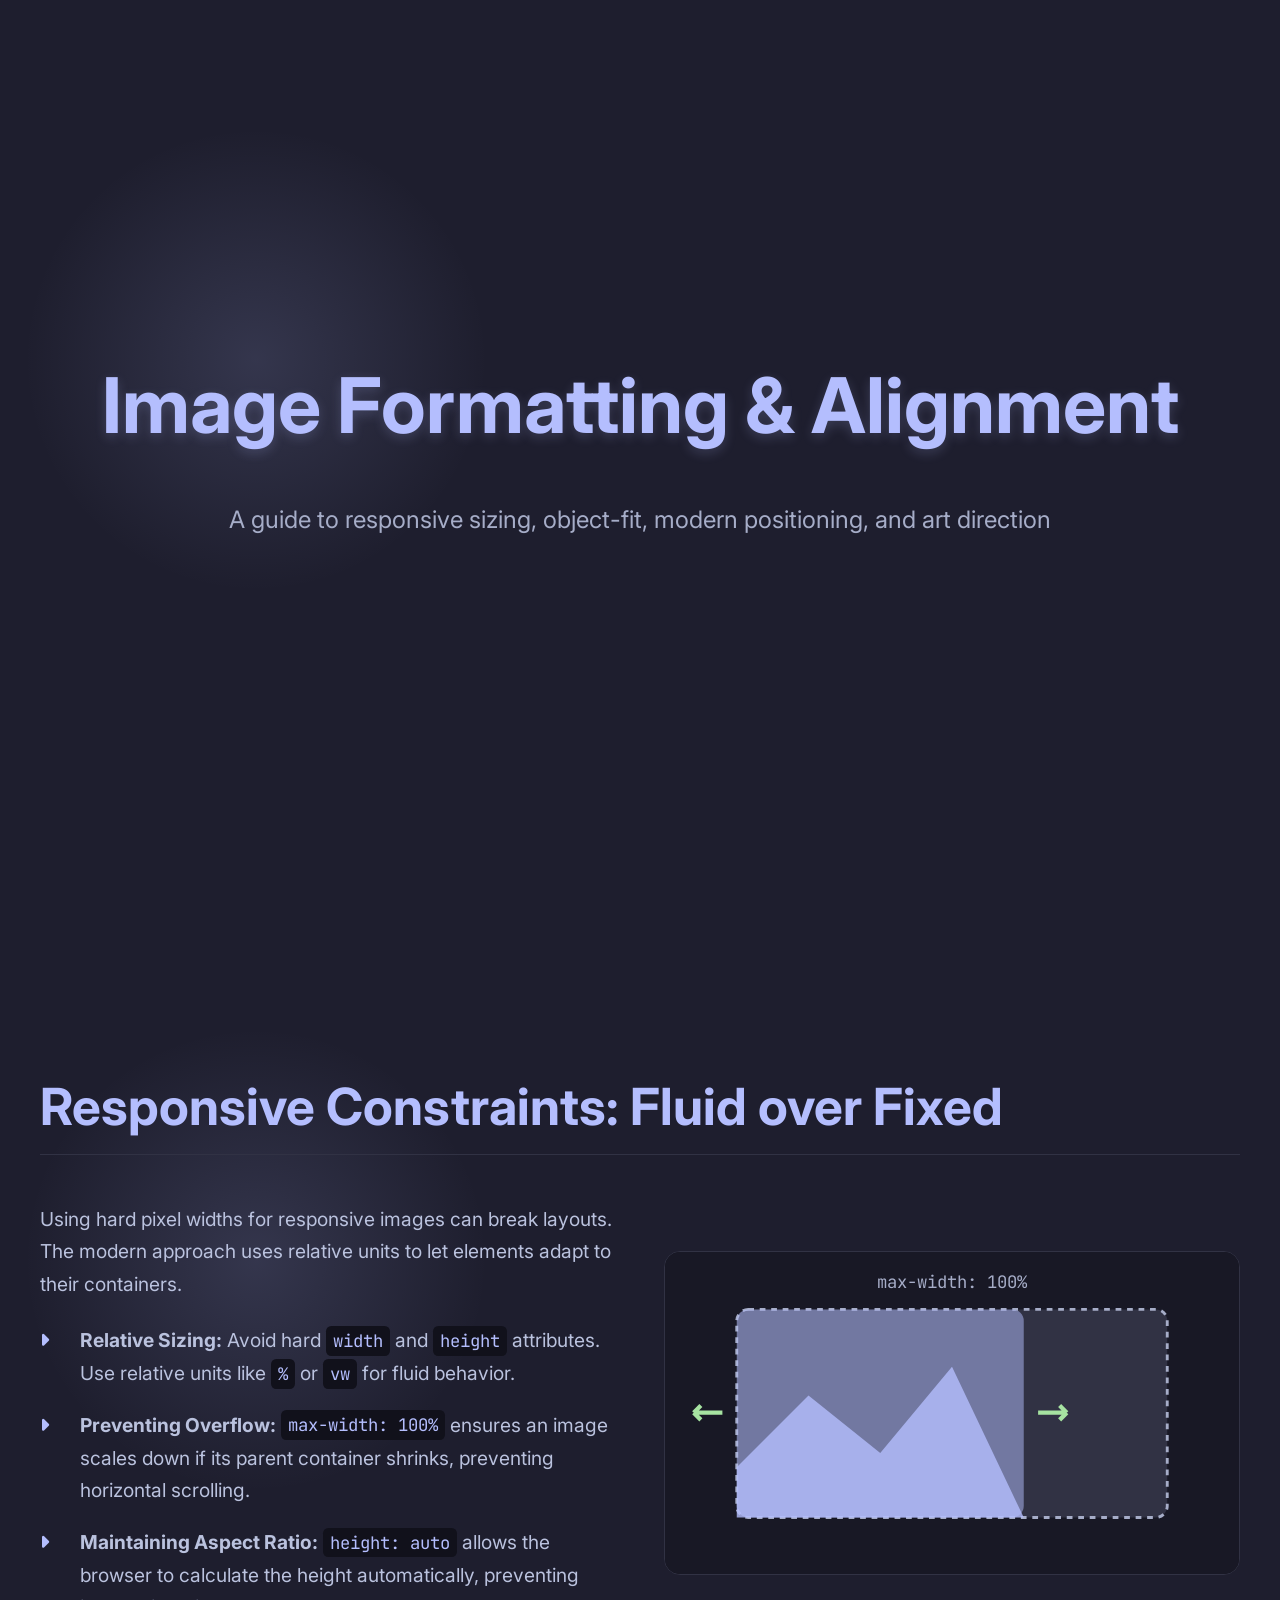
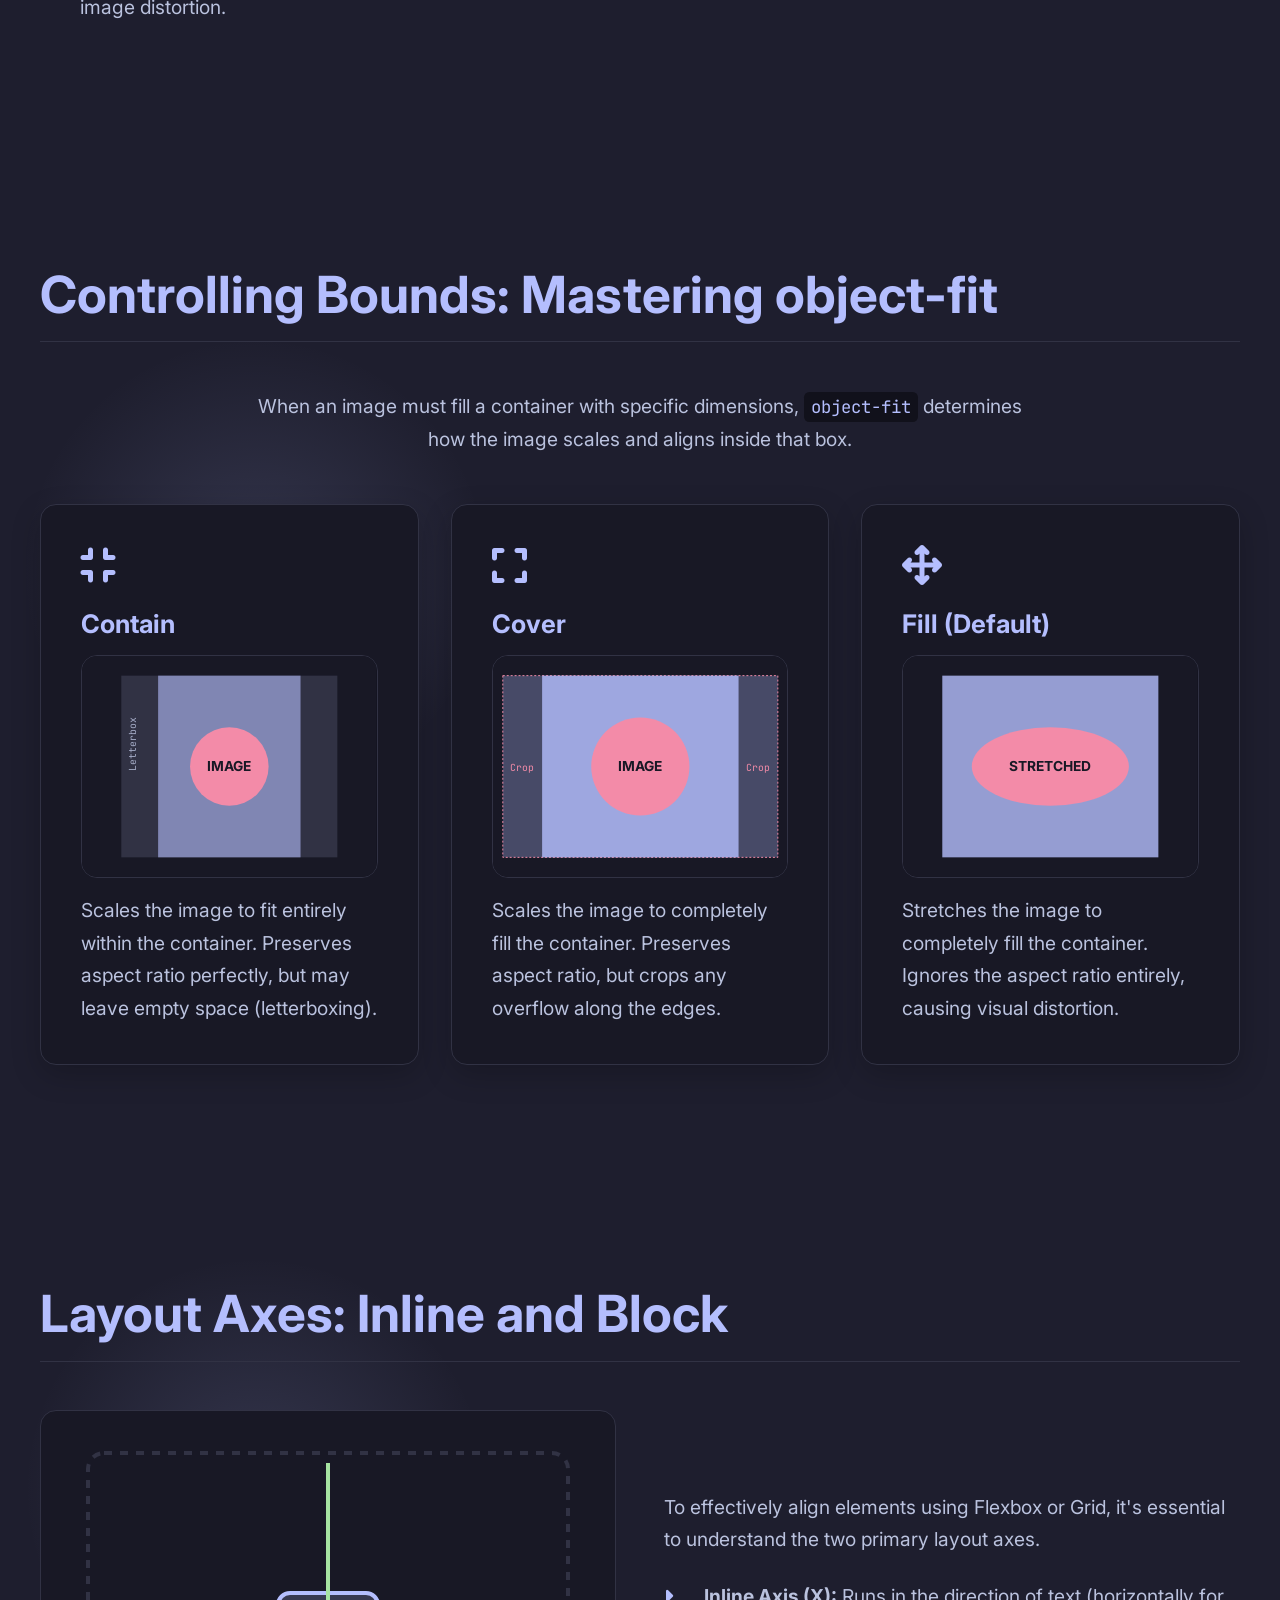
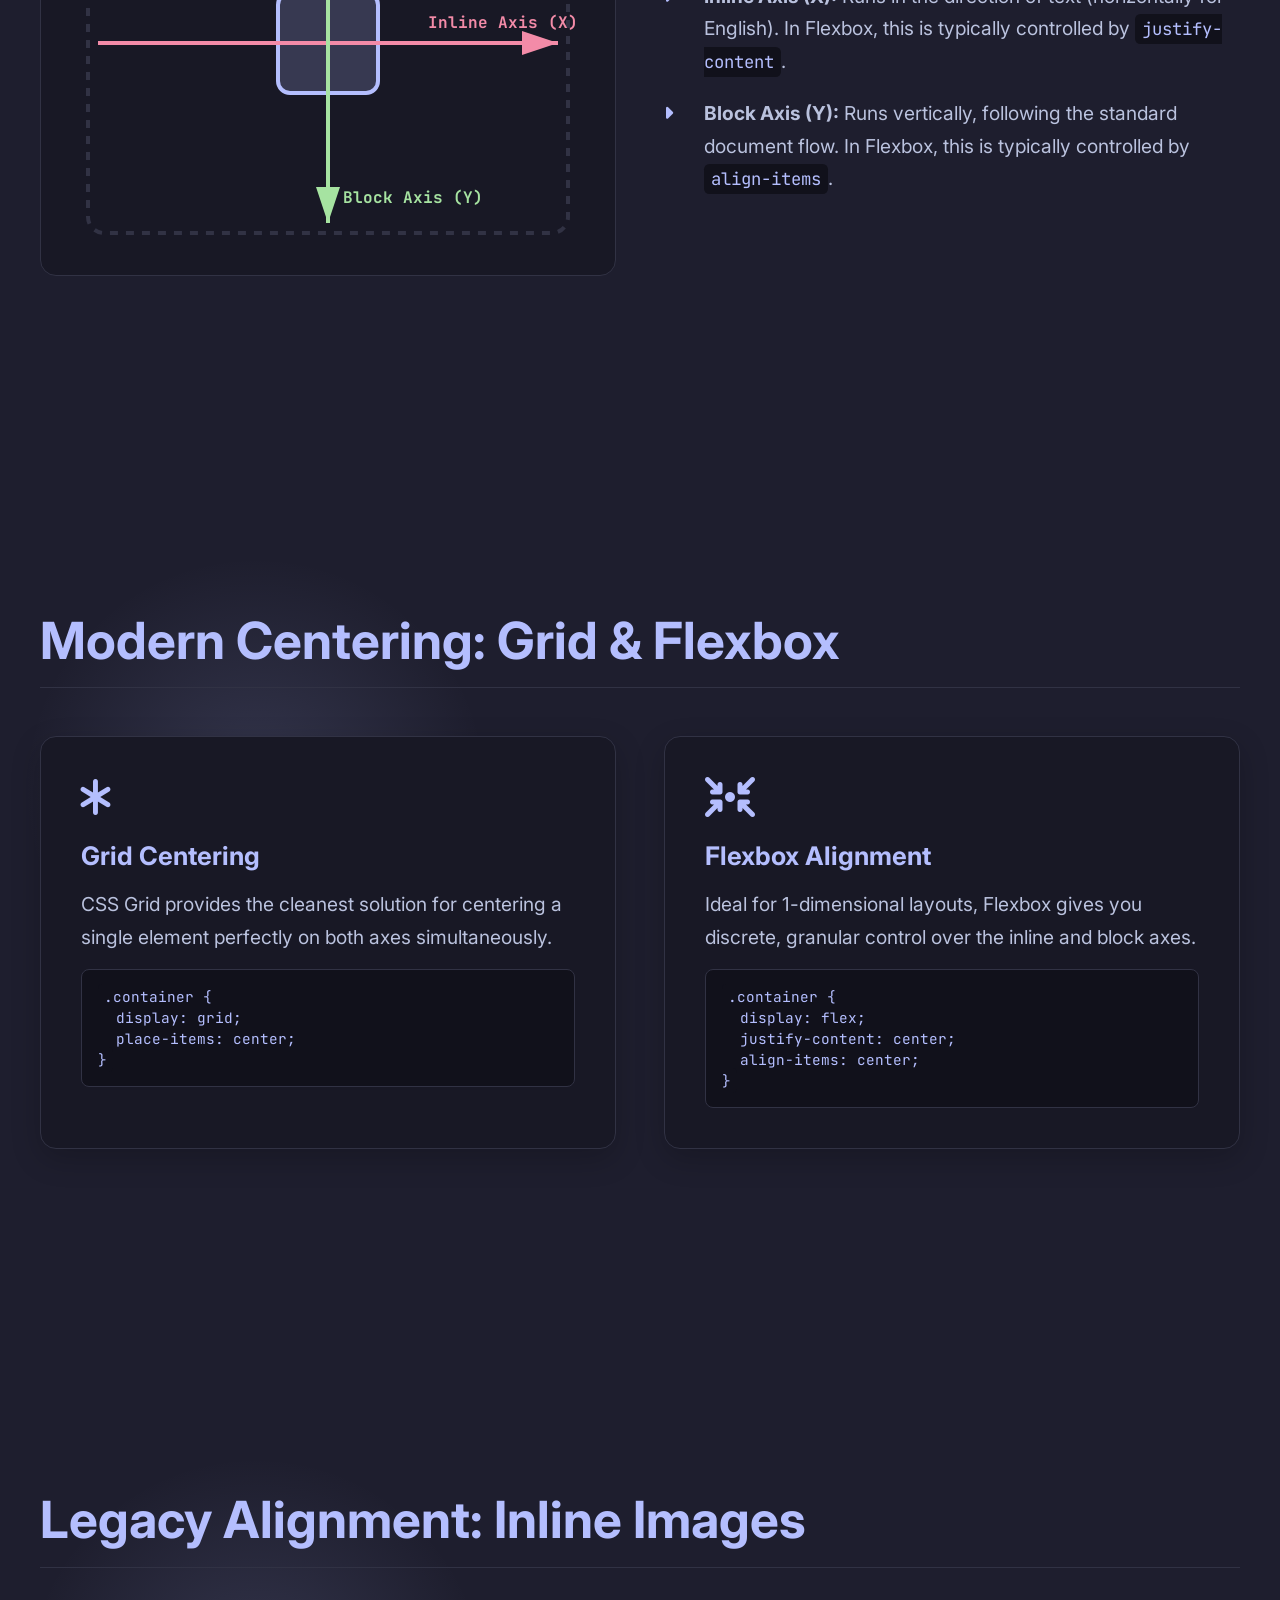
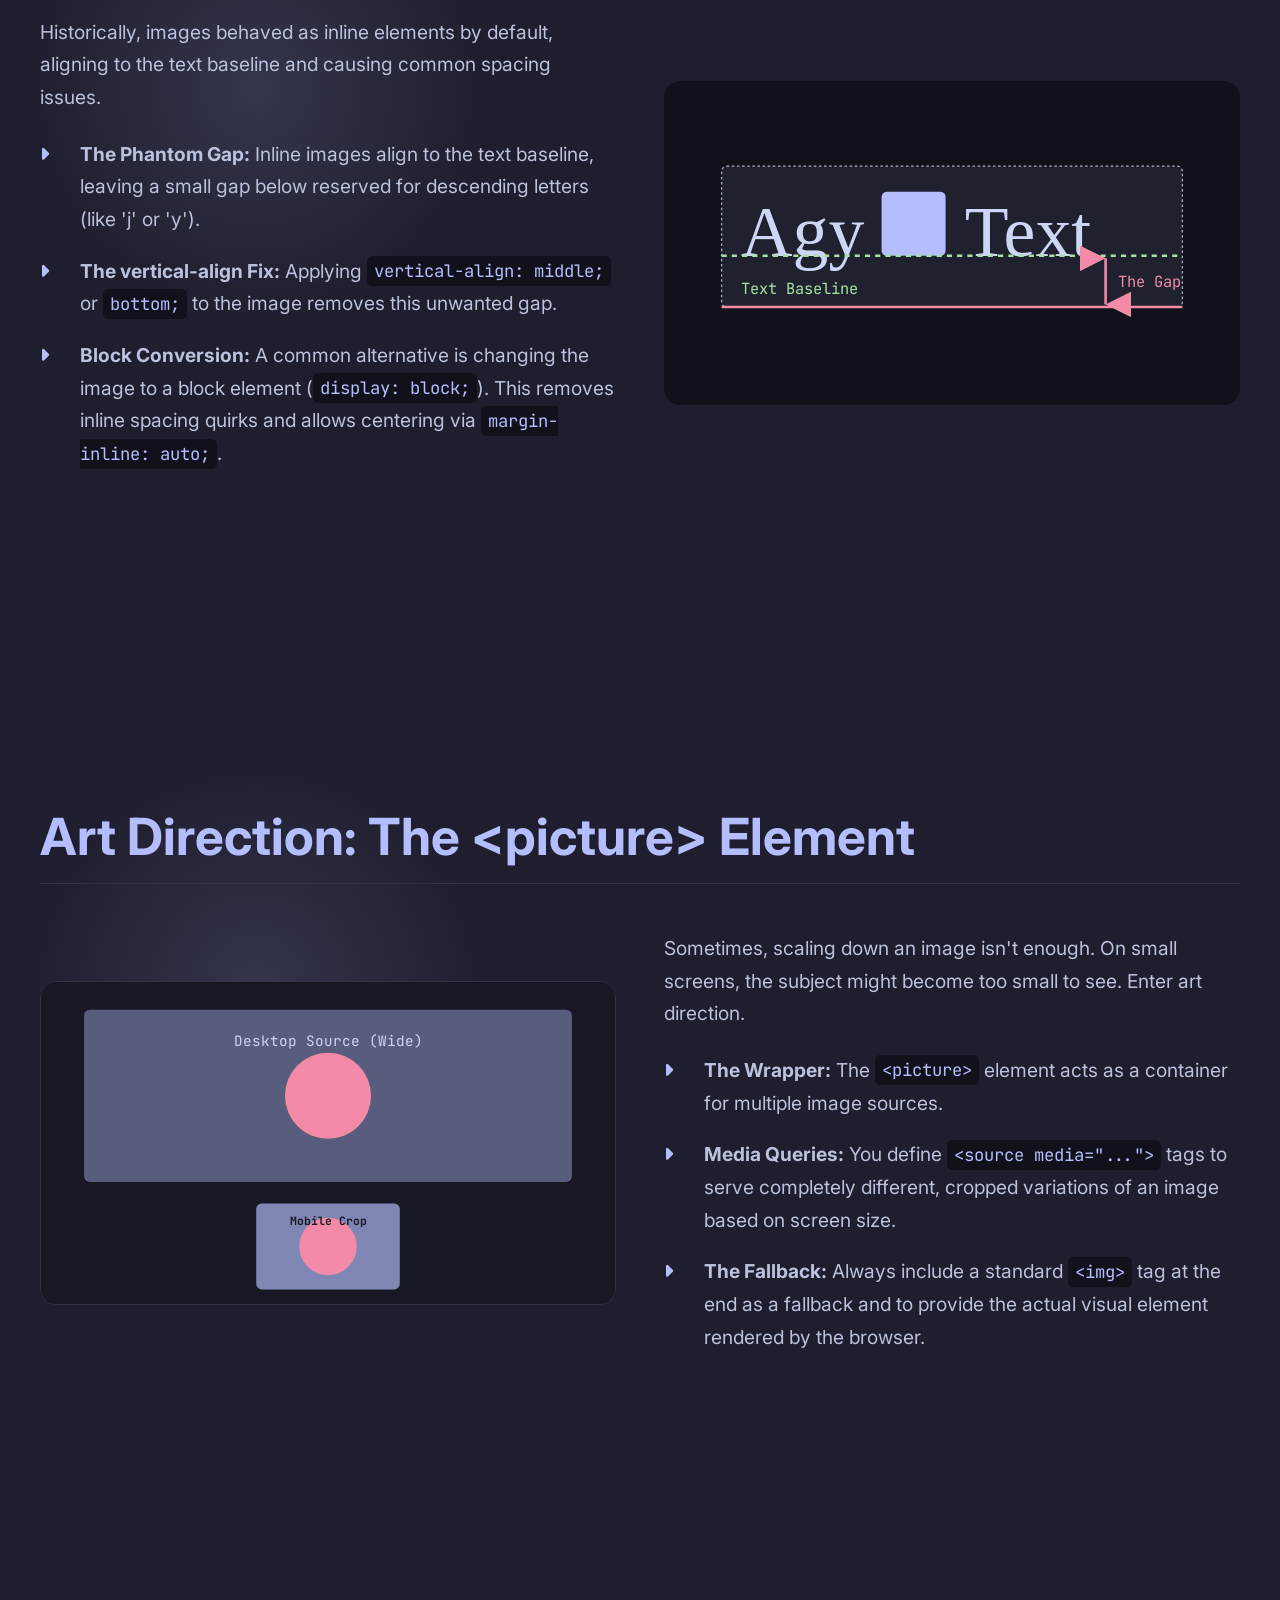
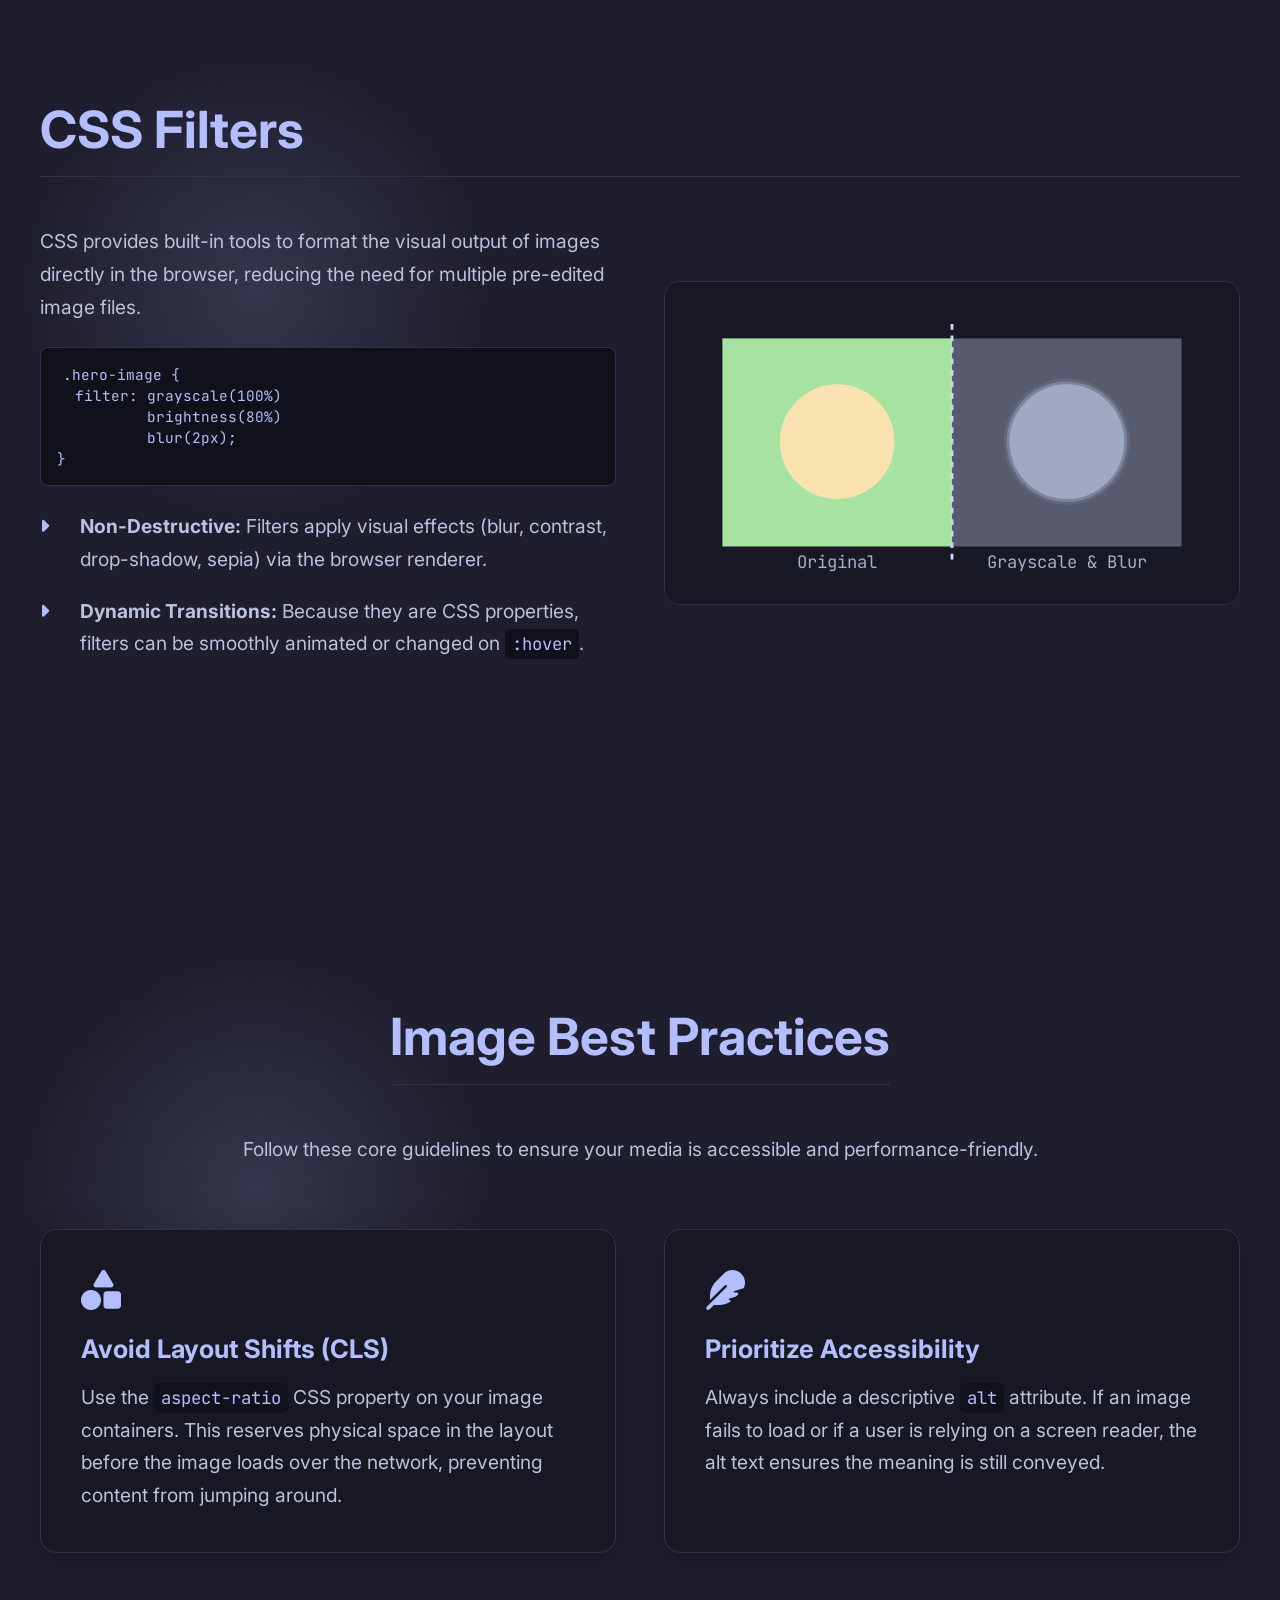
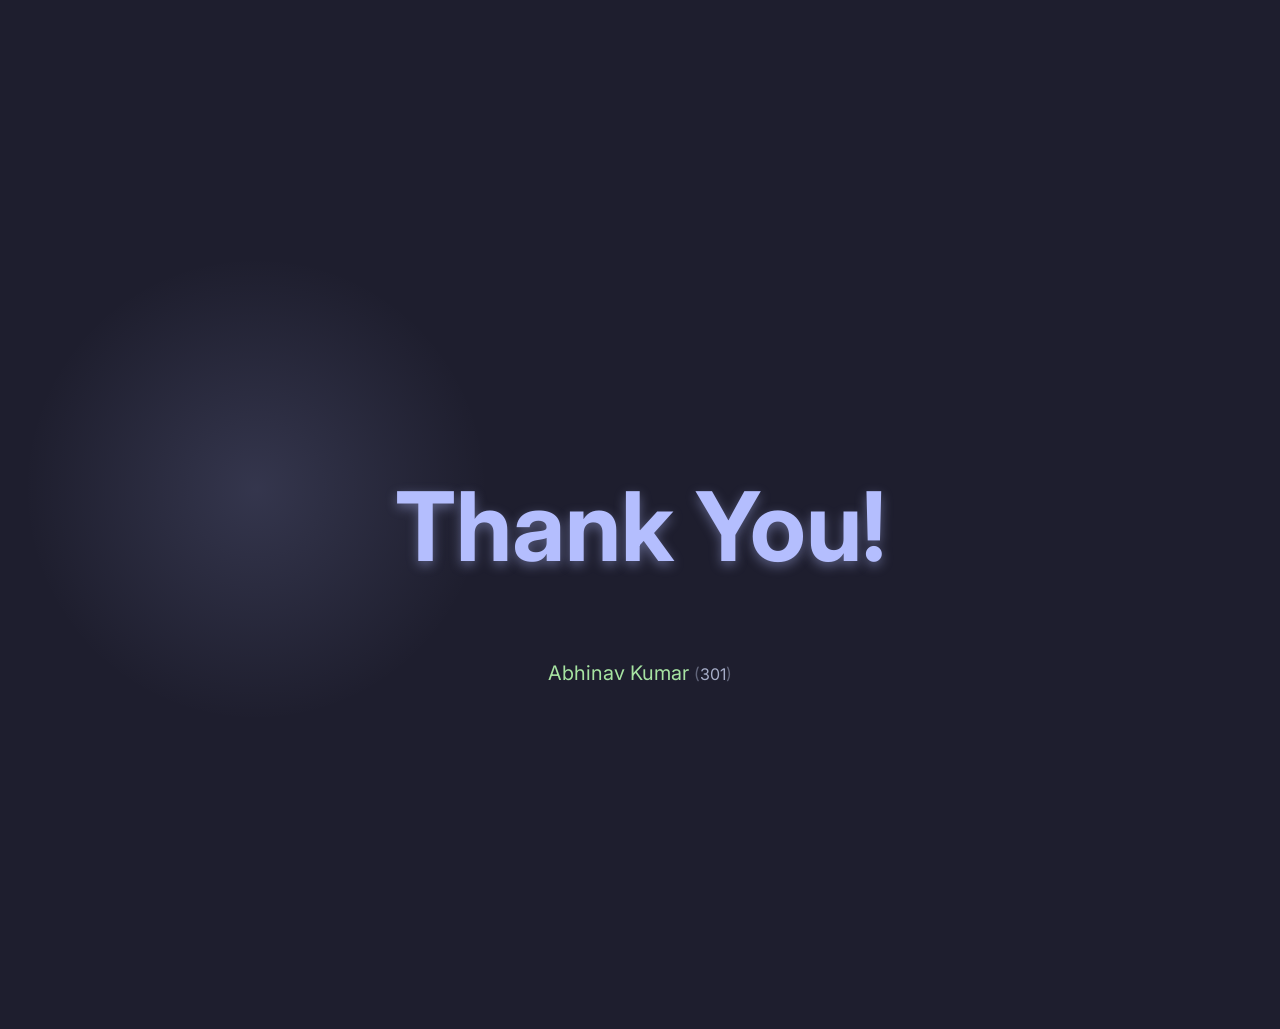
==== commit 9d359aa0: "Update img-formatting_presentation.html" ====
--- a/img-formatting_presentation.html
+++ b/img-formatting_presentation.html
@@ -1,5 +1,5 @@
 <!DOCTYPE html>
-<html lang="en" class="light">
+<html lang="en">
 
 <head>
 	<meta charset="UTF-8">
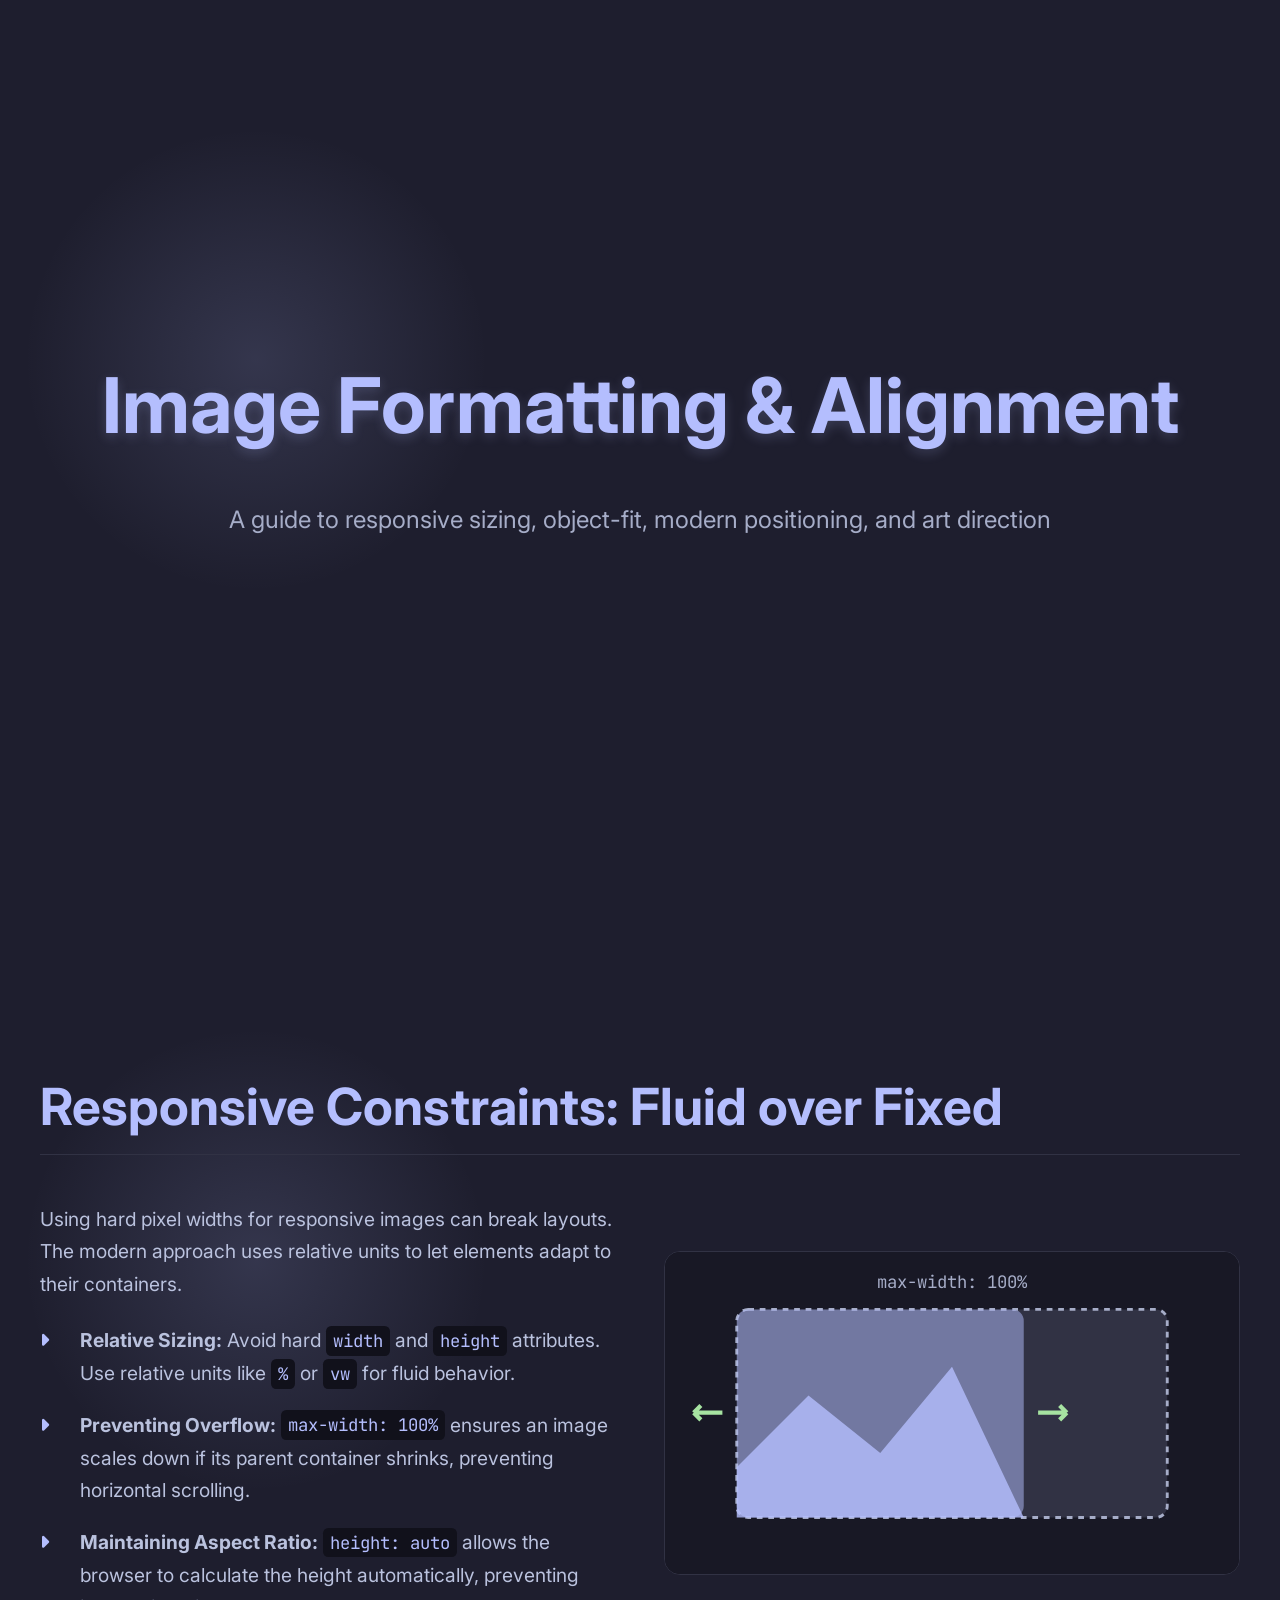
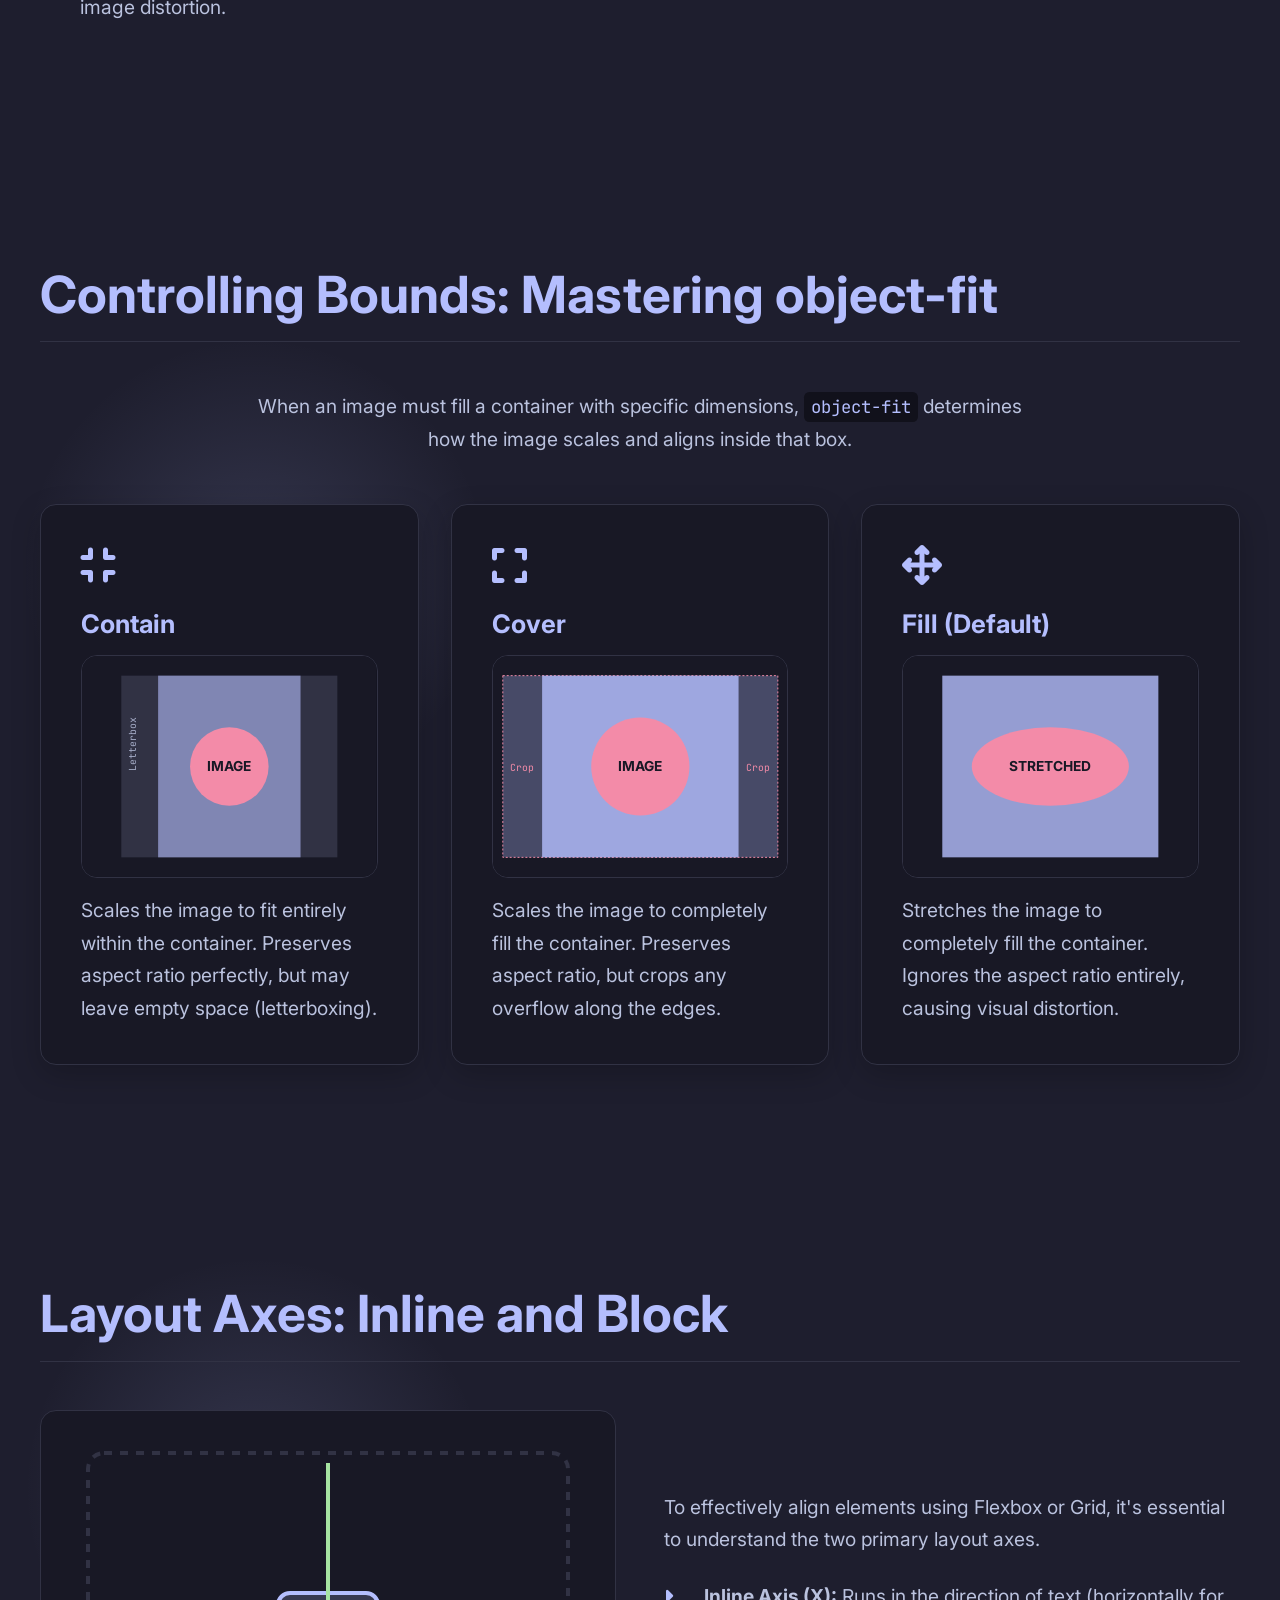
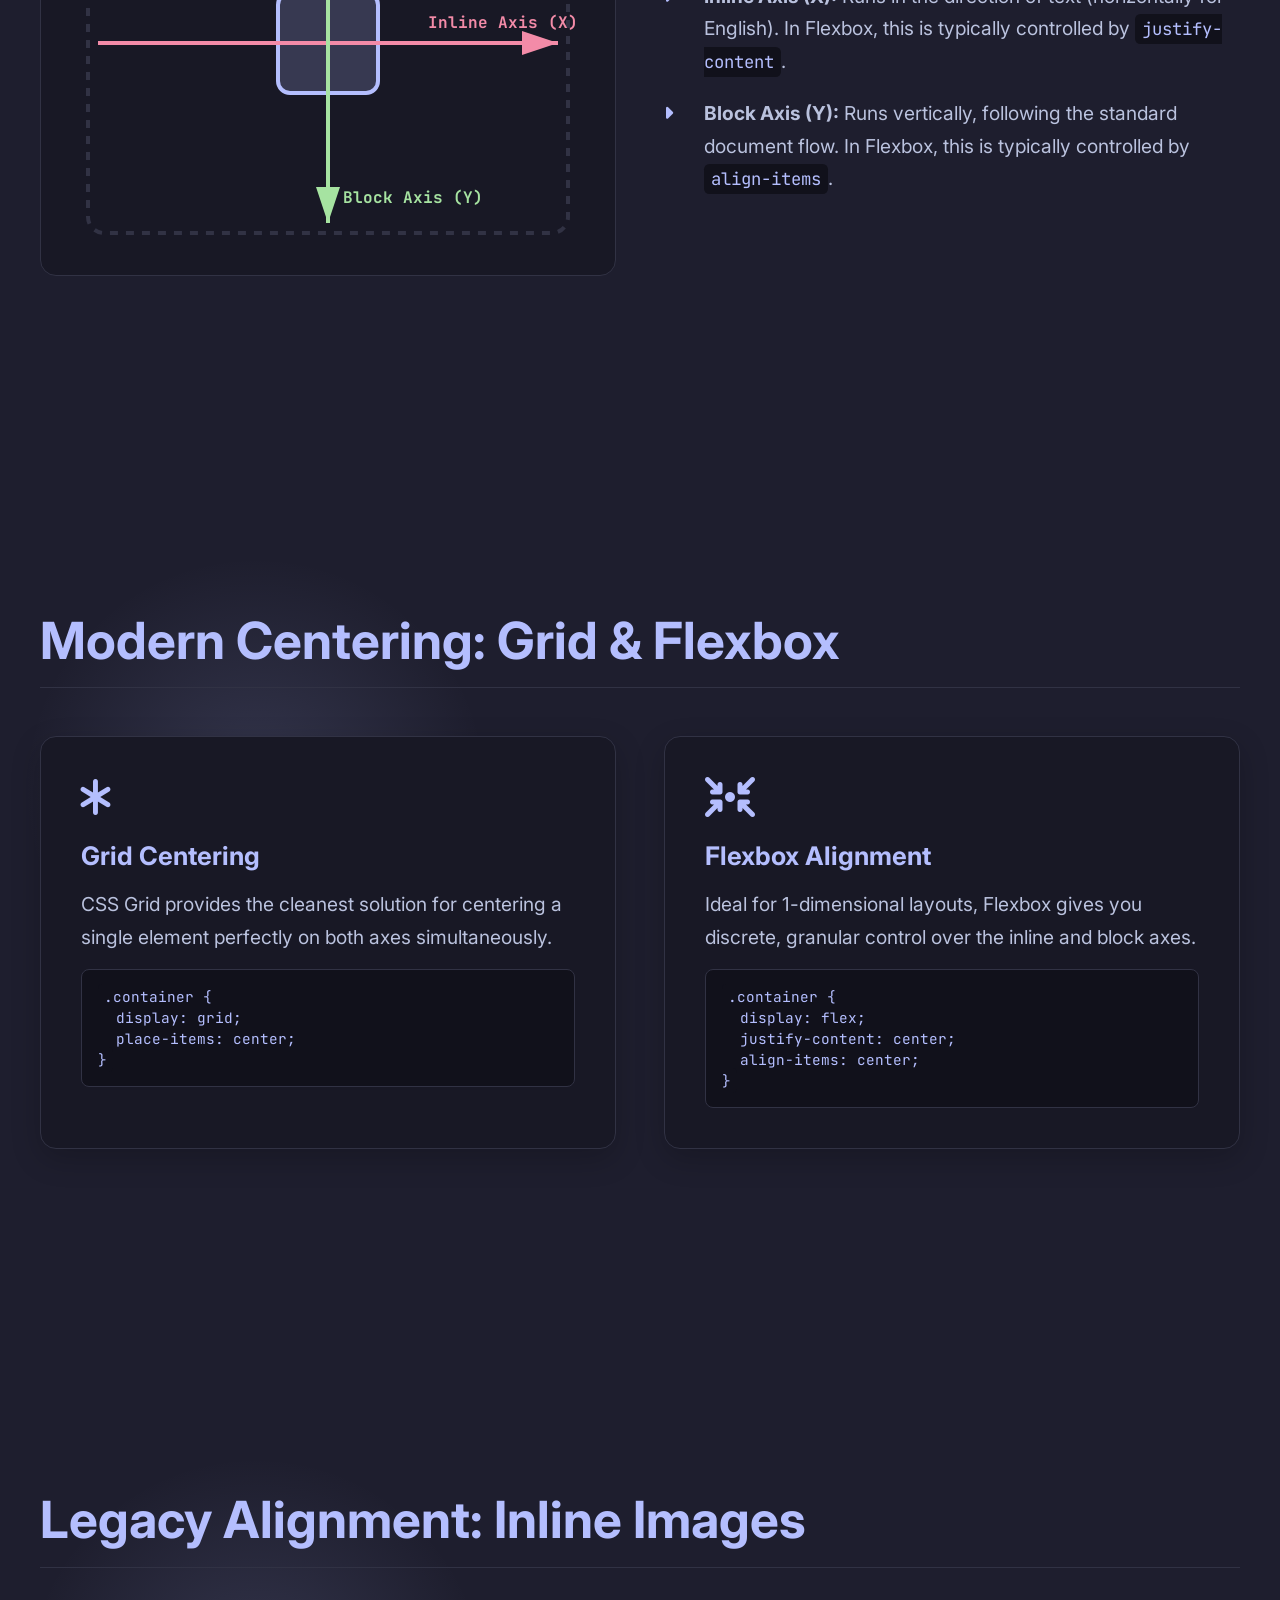
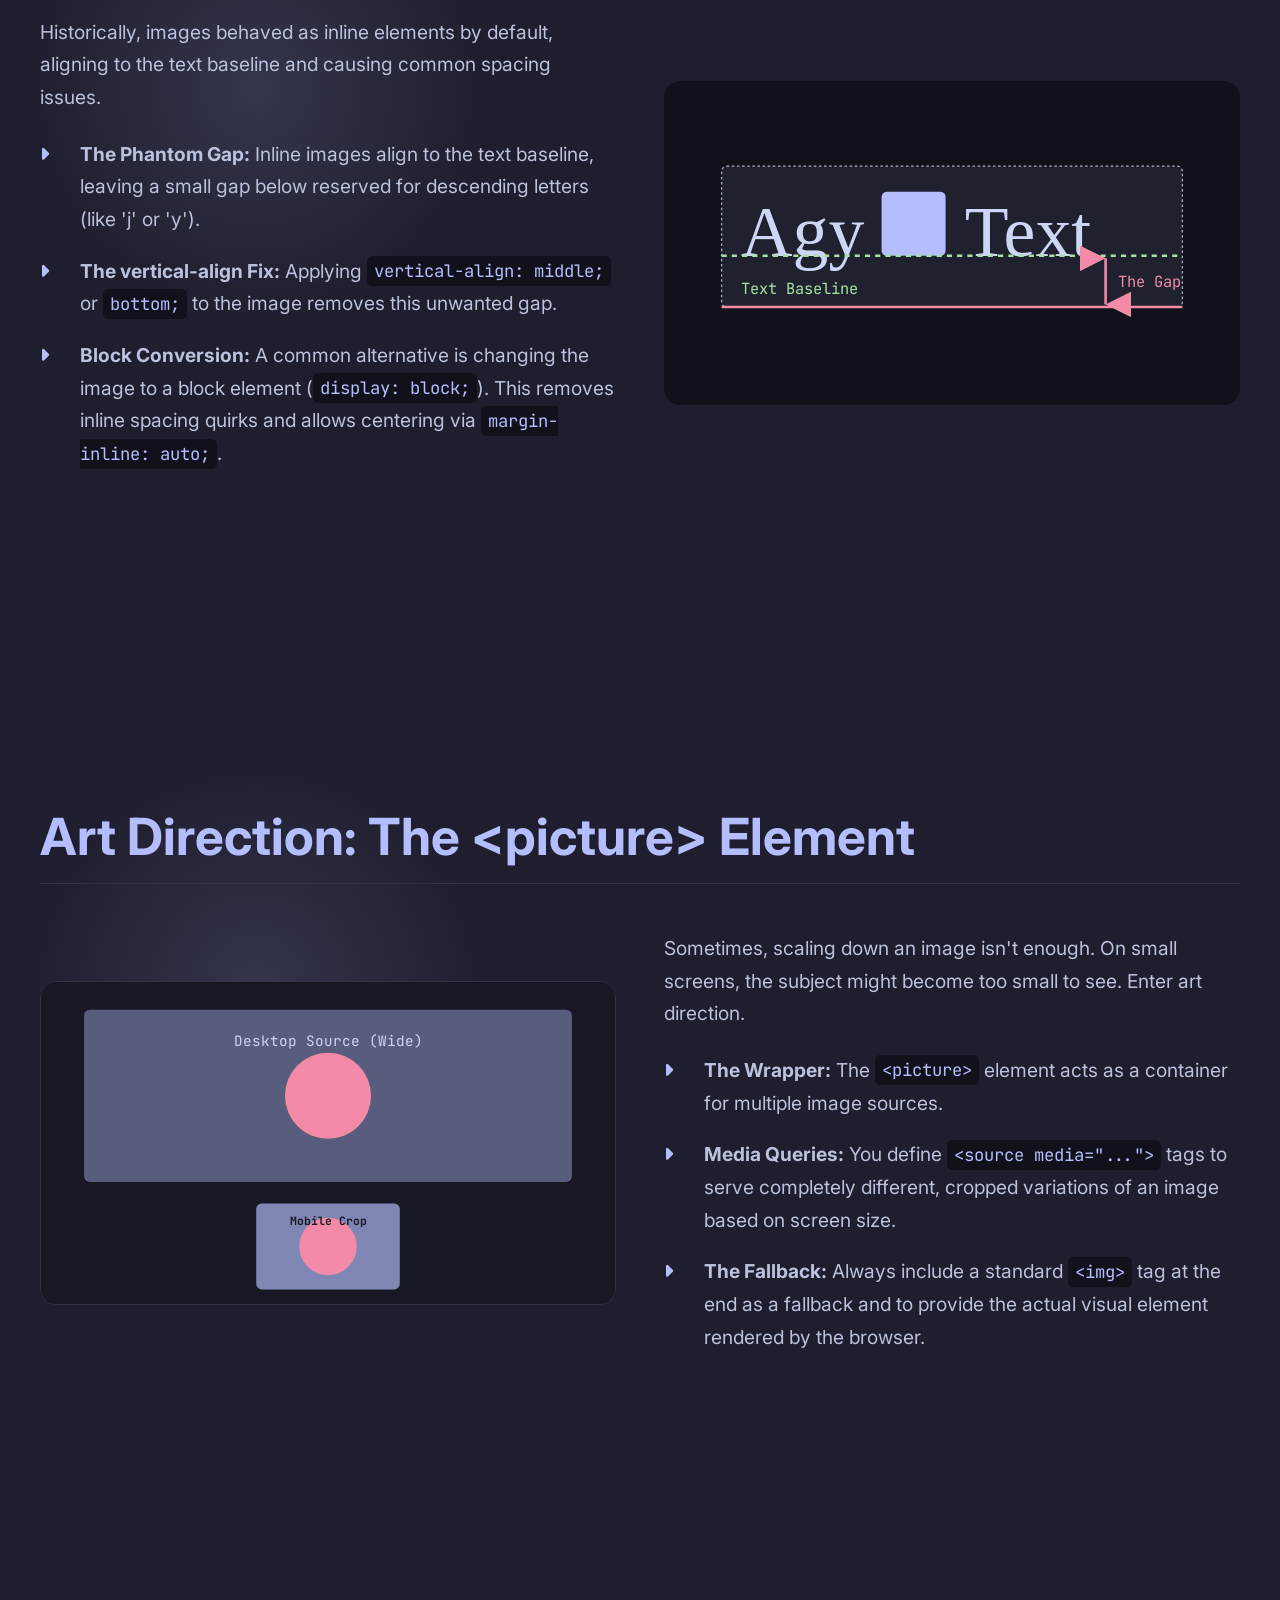
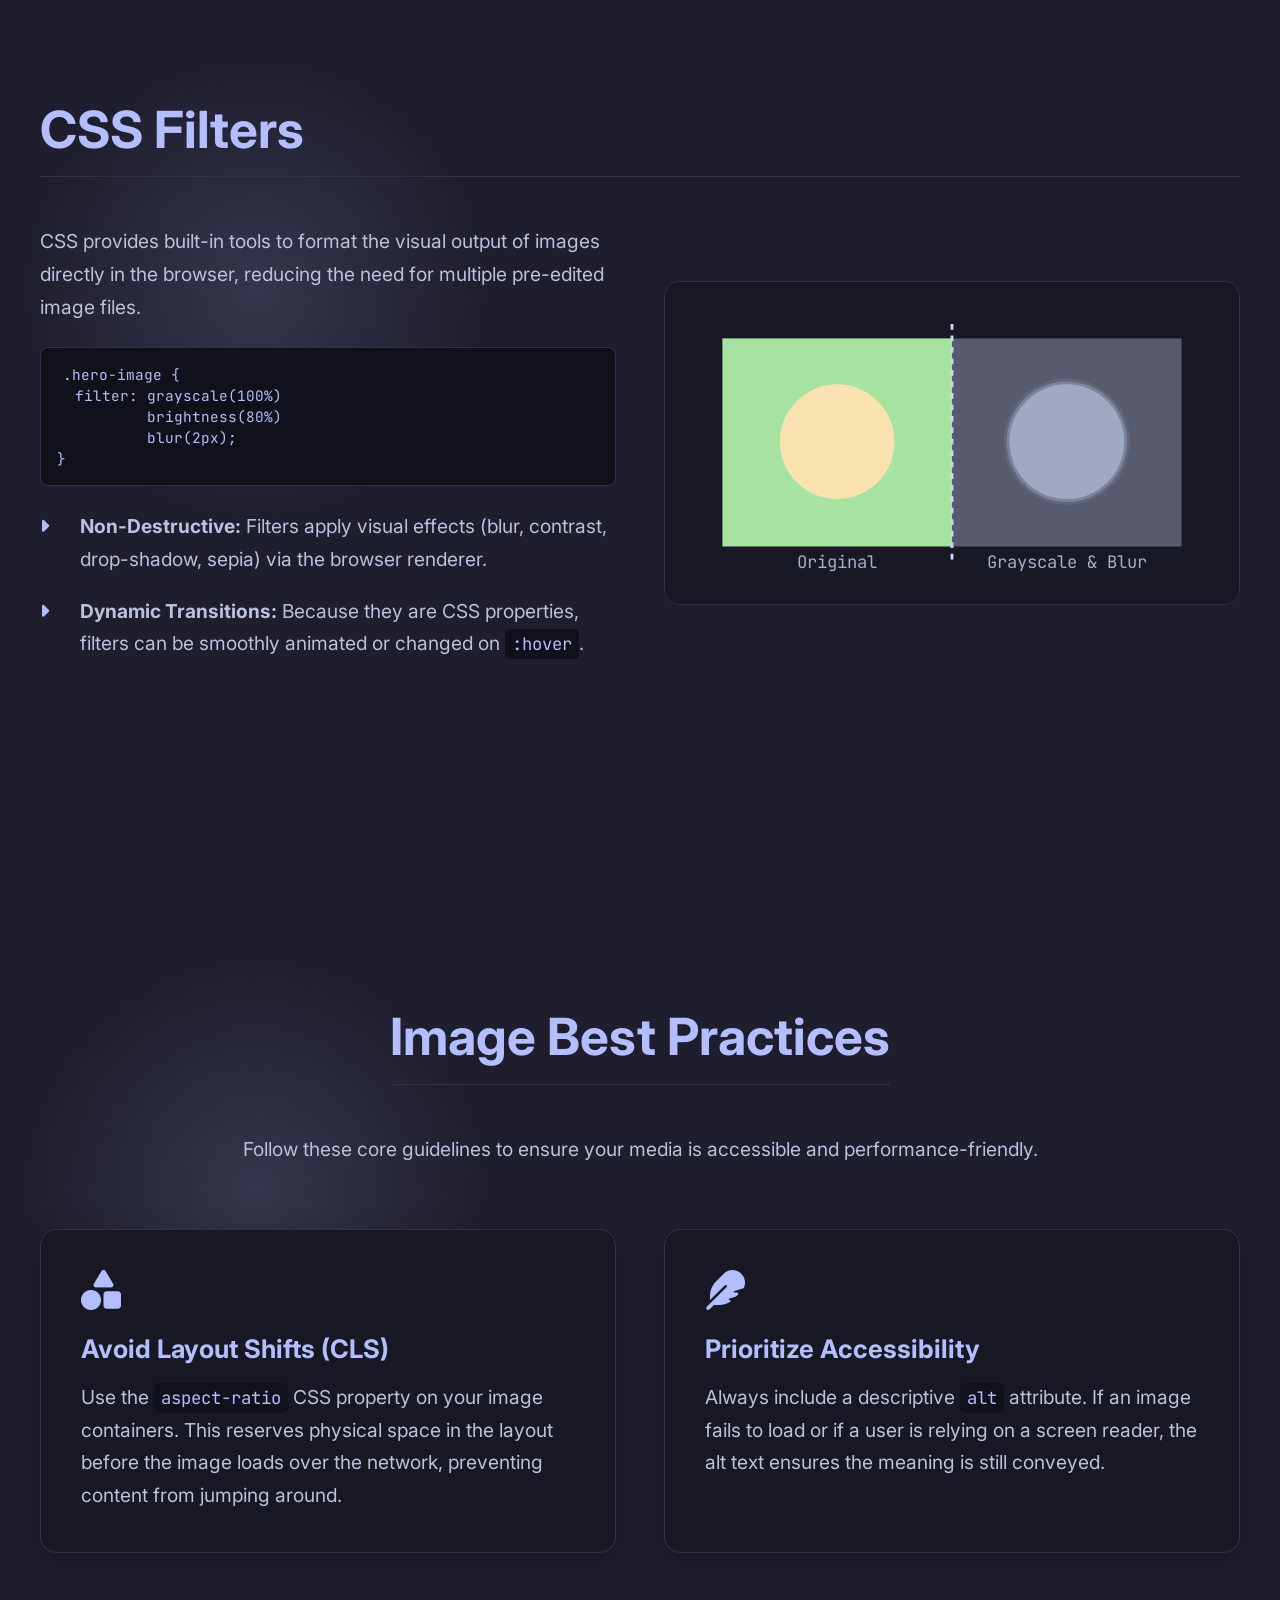
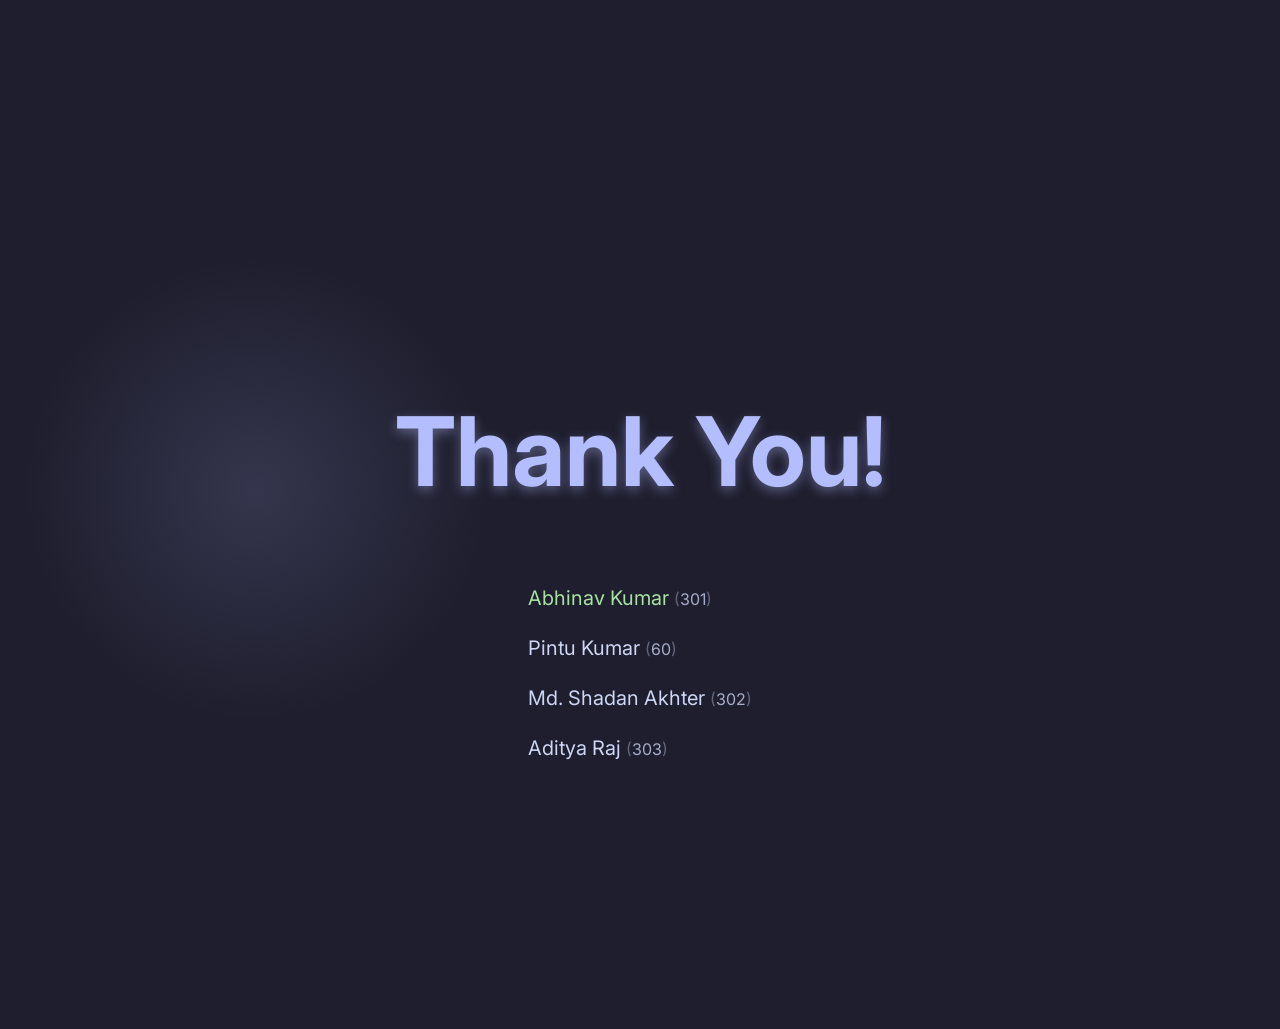
==== commit 5abb771a: "meh" ====
--- a/img-formatting_presentation.html
+++ b/img-formatting_presentation.html
@@ -655,6 +655,9 @@
 
 			<ul class="presenter-list">
 				<li>Abhinav Kumar <span>301</span></li>
+				<li>Pintu Kumar <span>60</span></li>
+				<li>Md. Shadan Akhter <span>302</span></li>
+				<li>Aditya Raj <span>303</span></li>
 			</ul>
 		</div>
 	</section>
